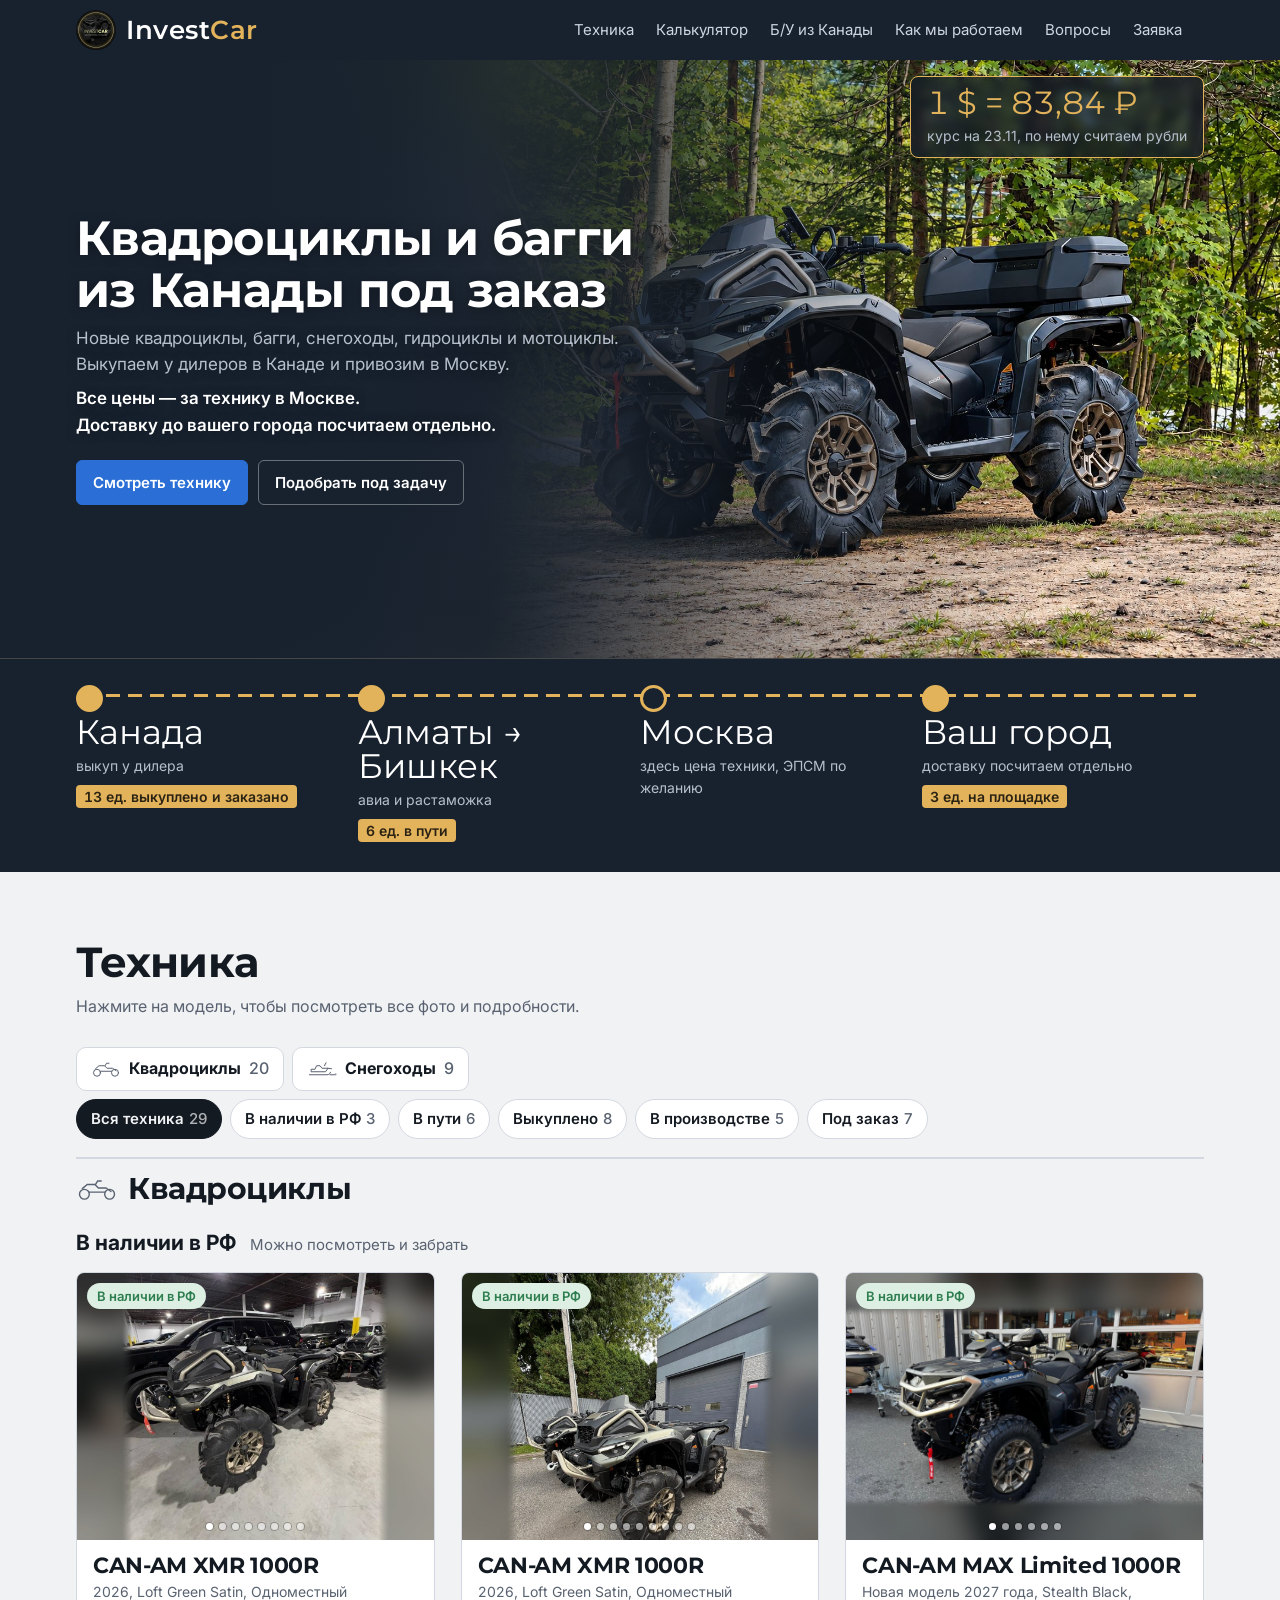
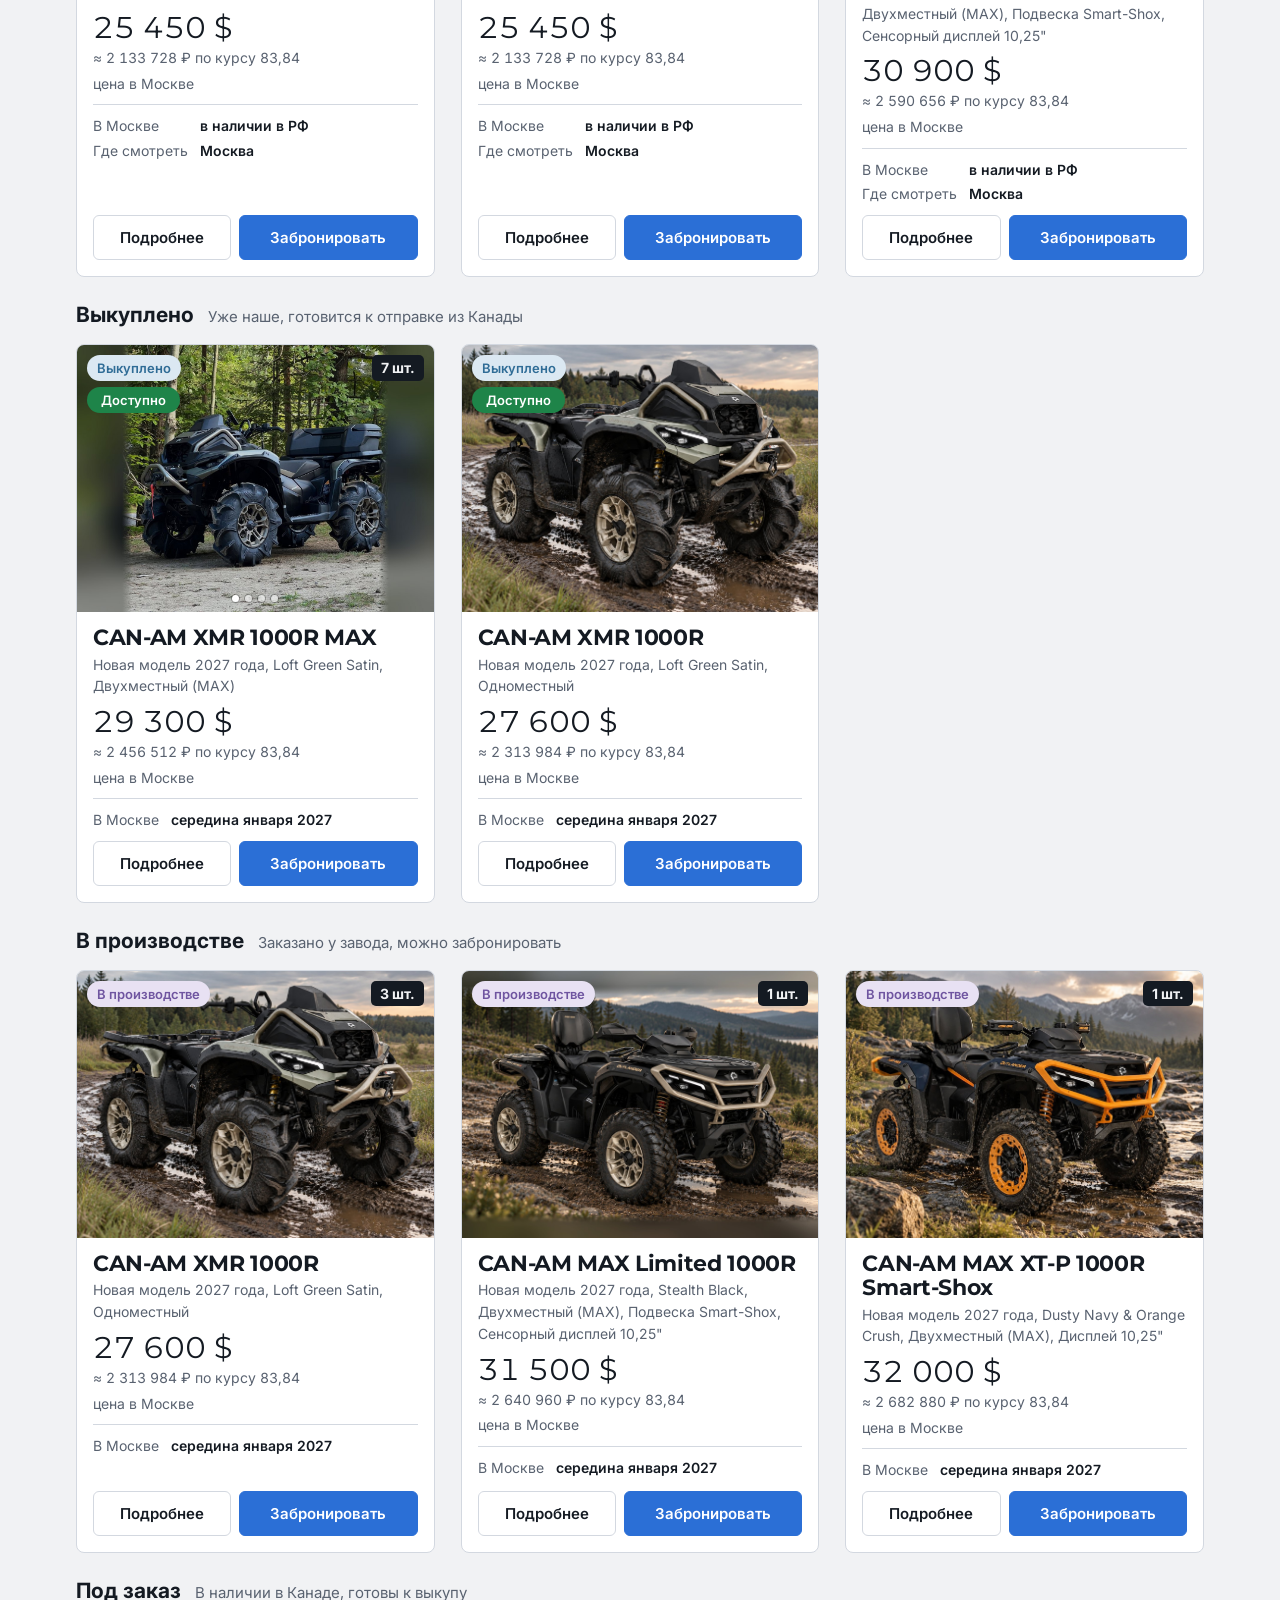
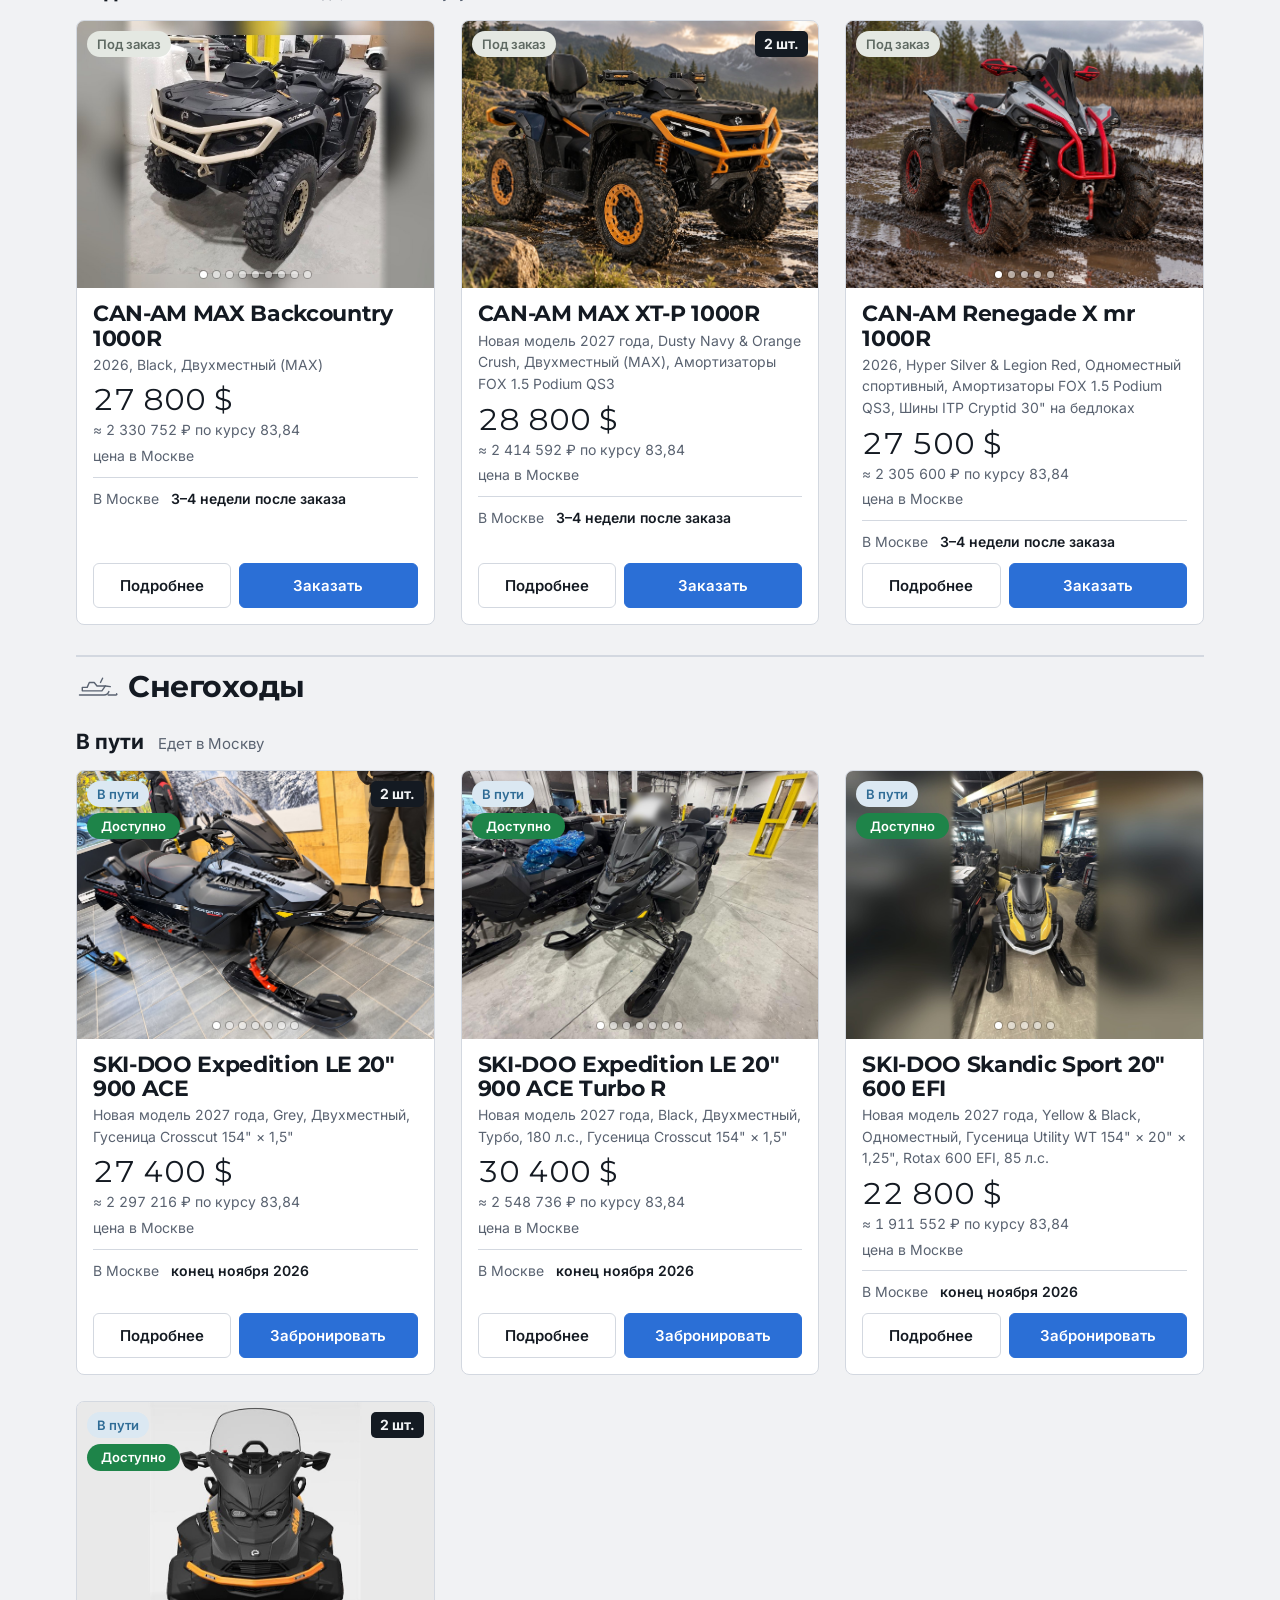
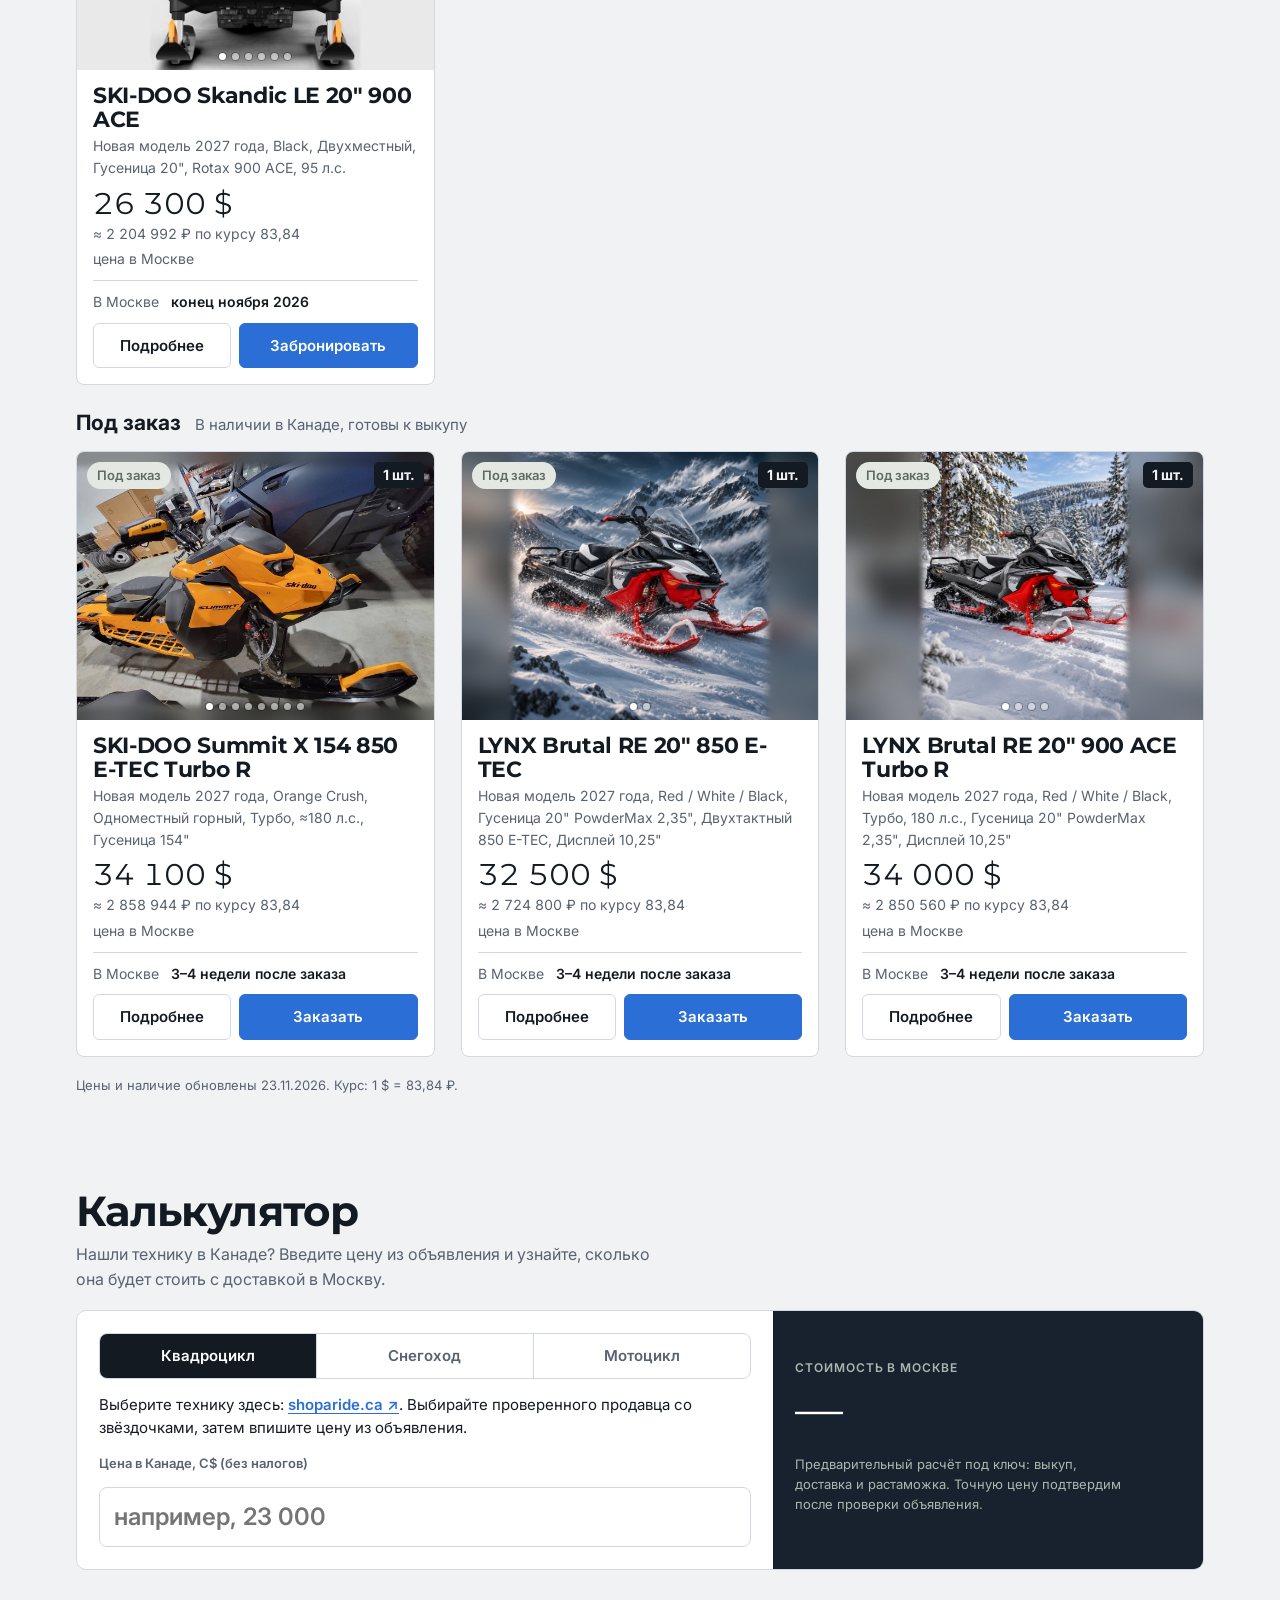
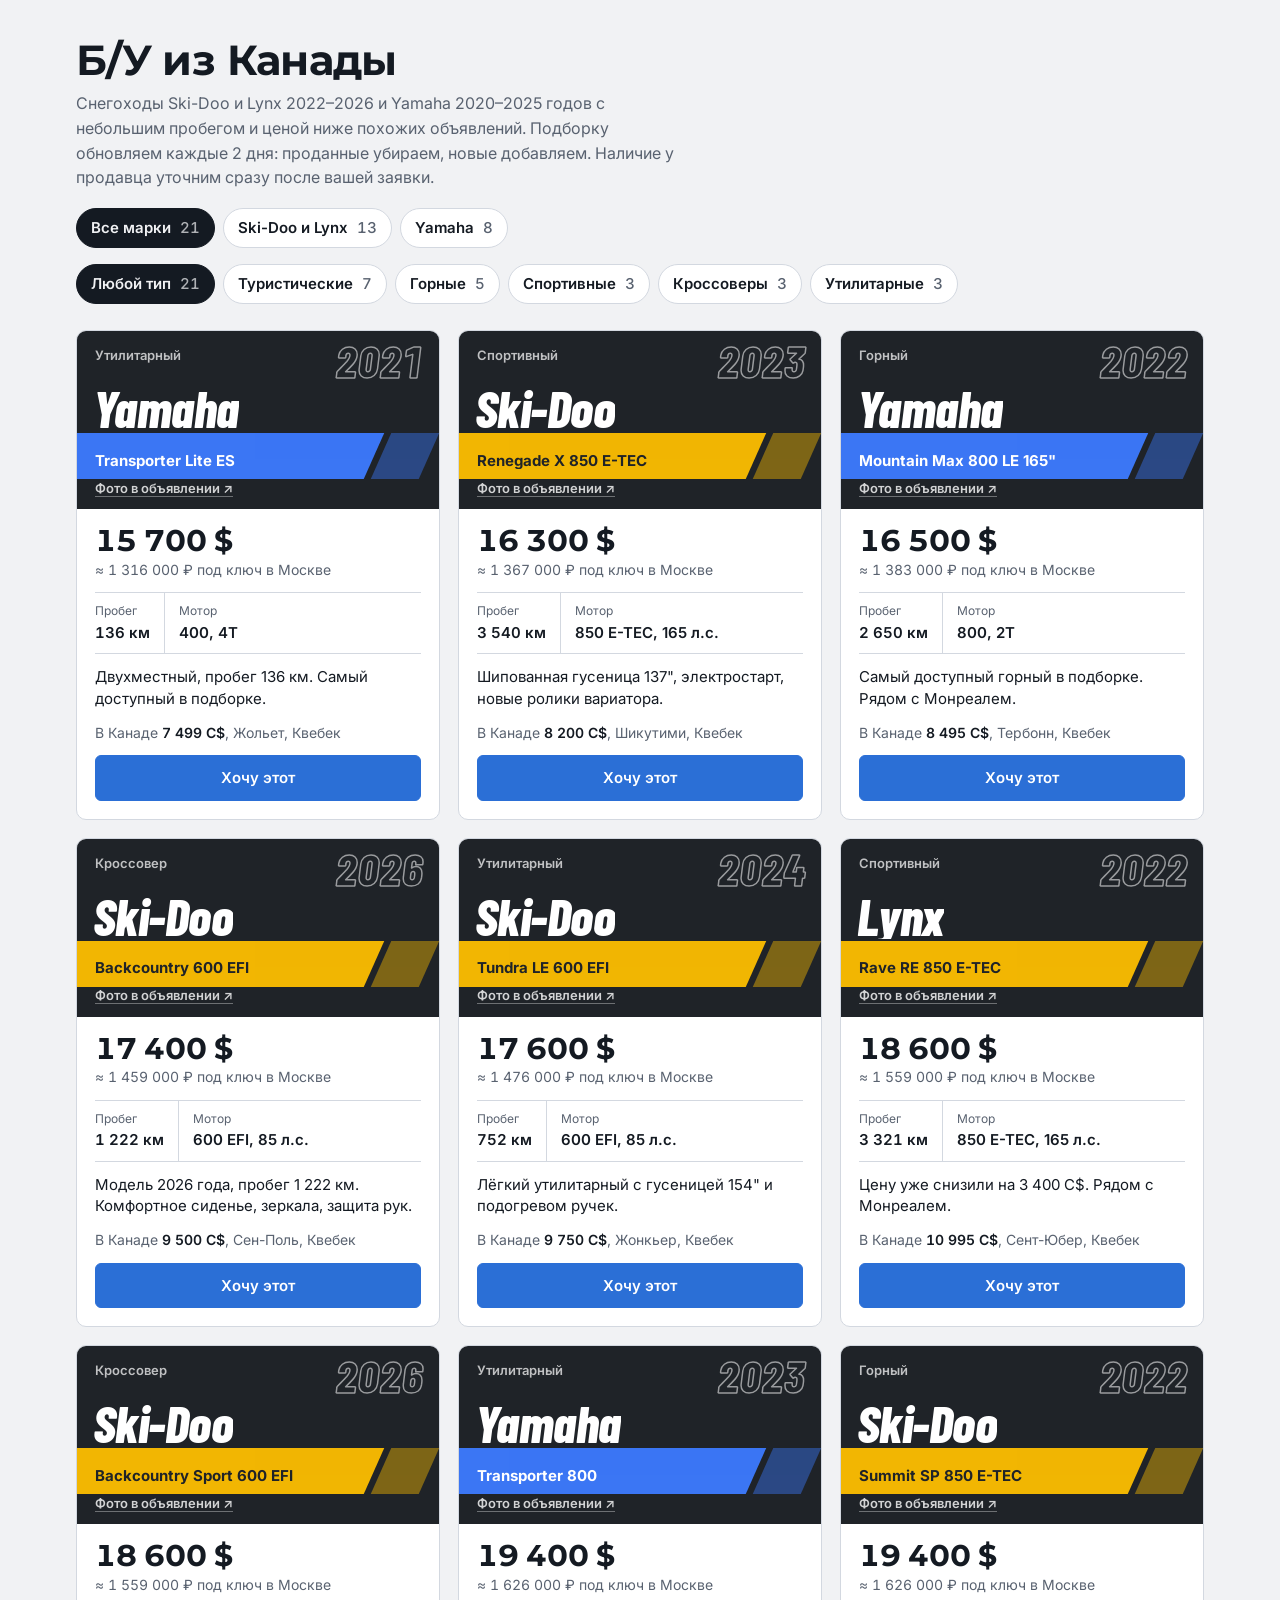
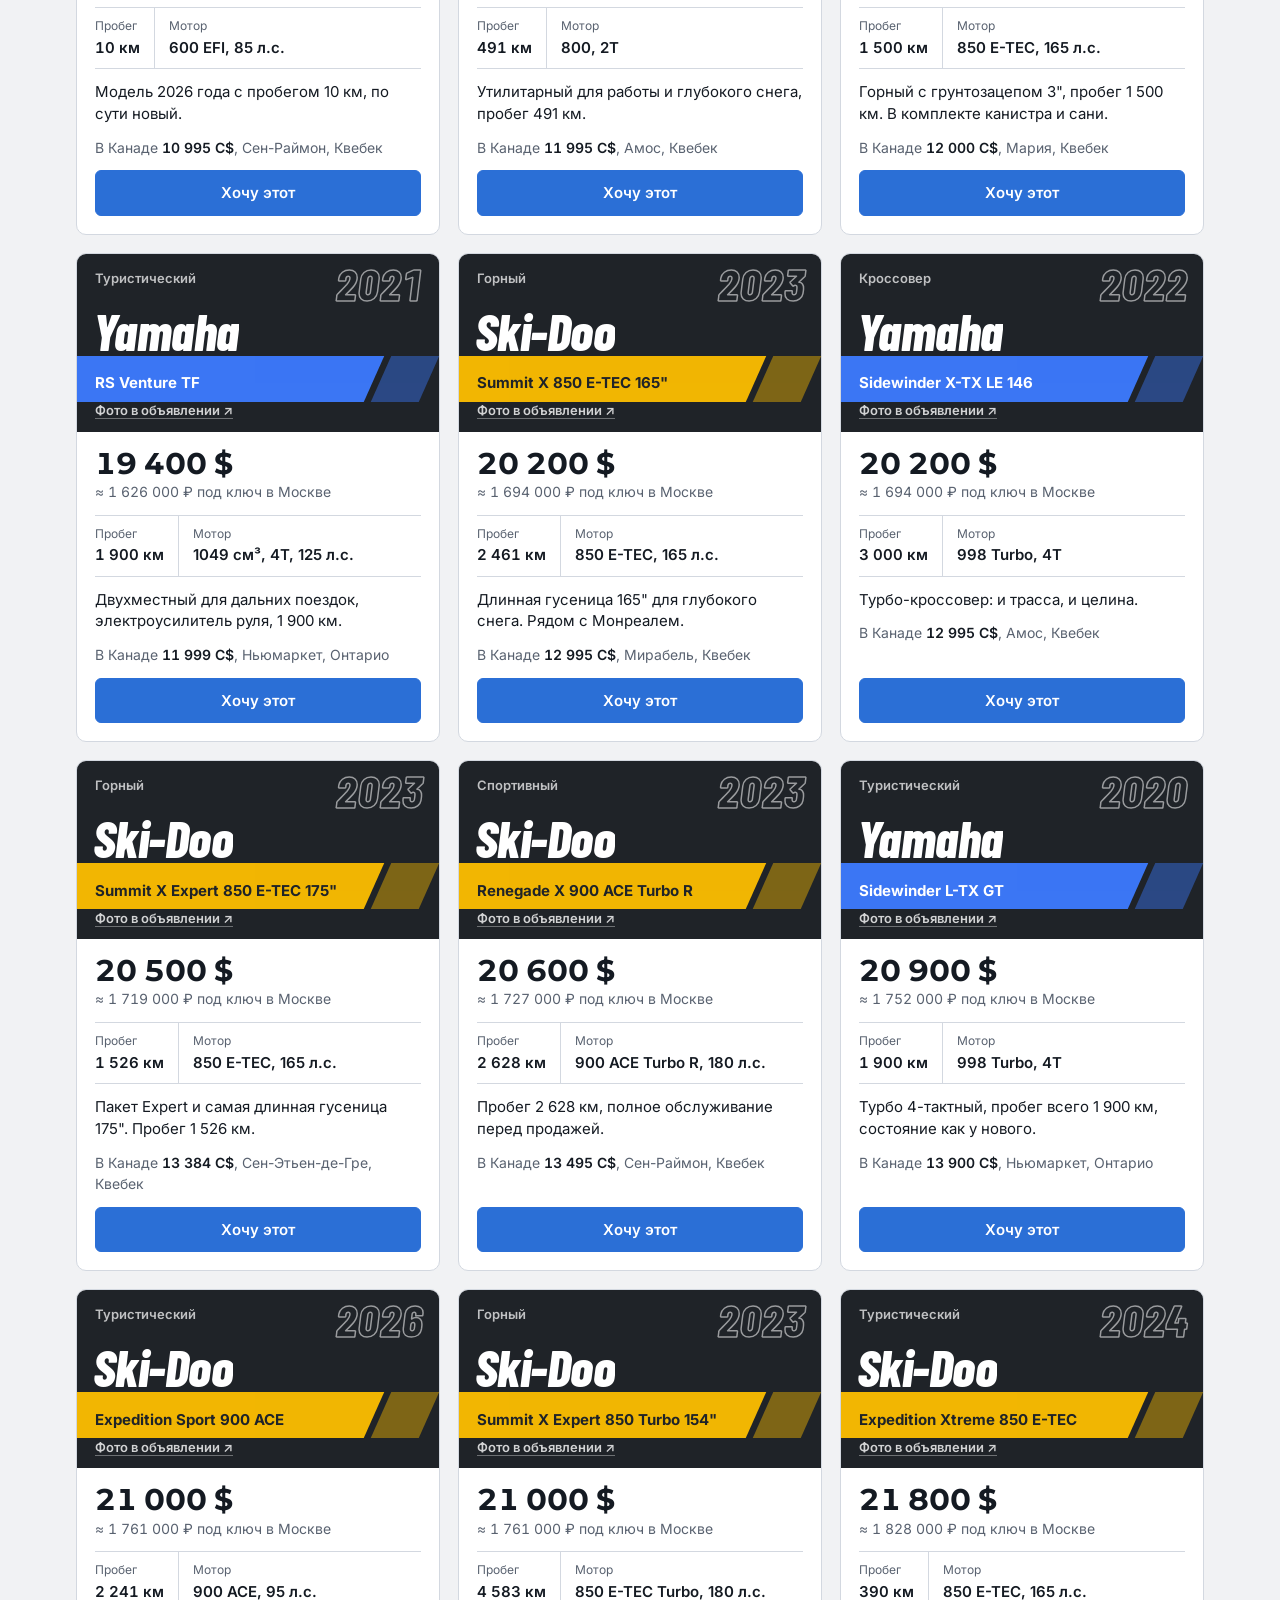
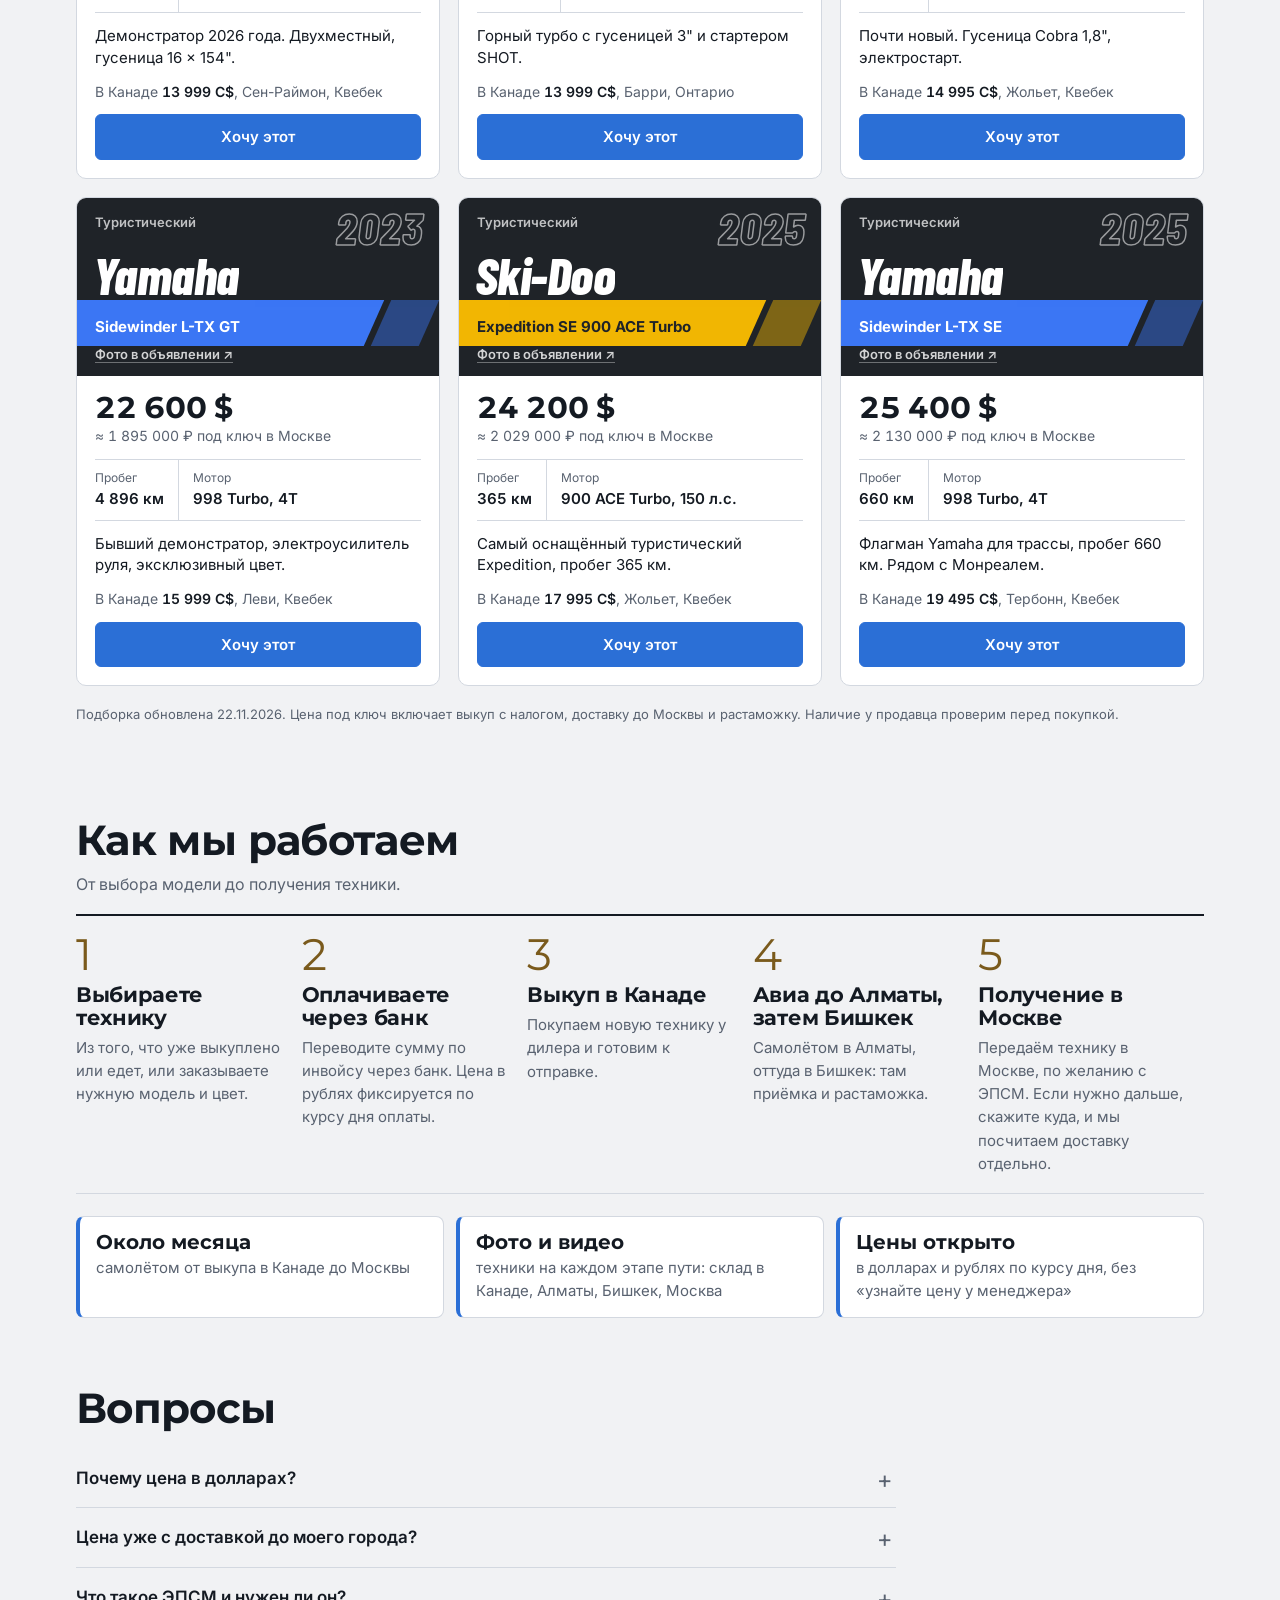
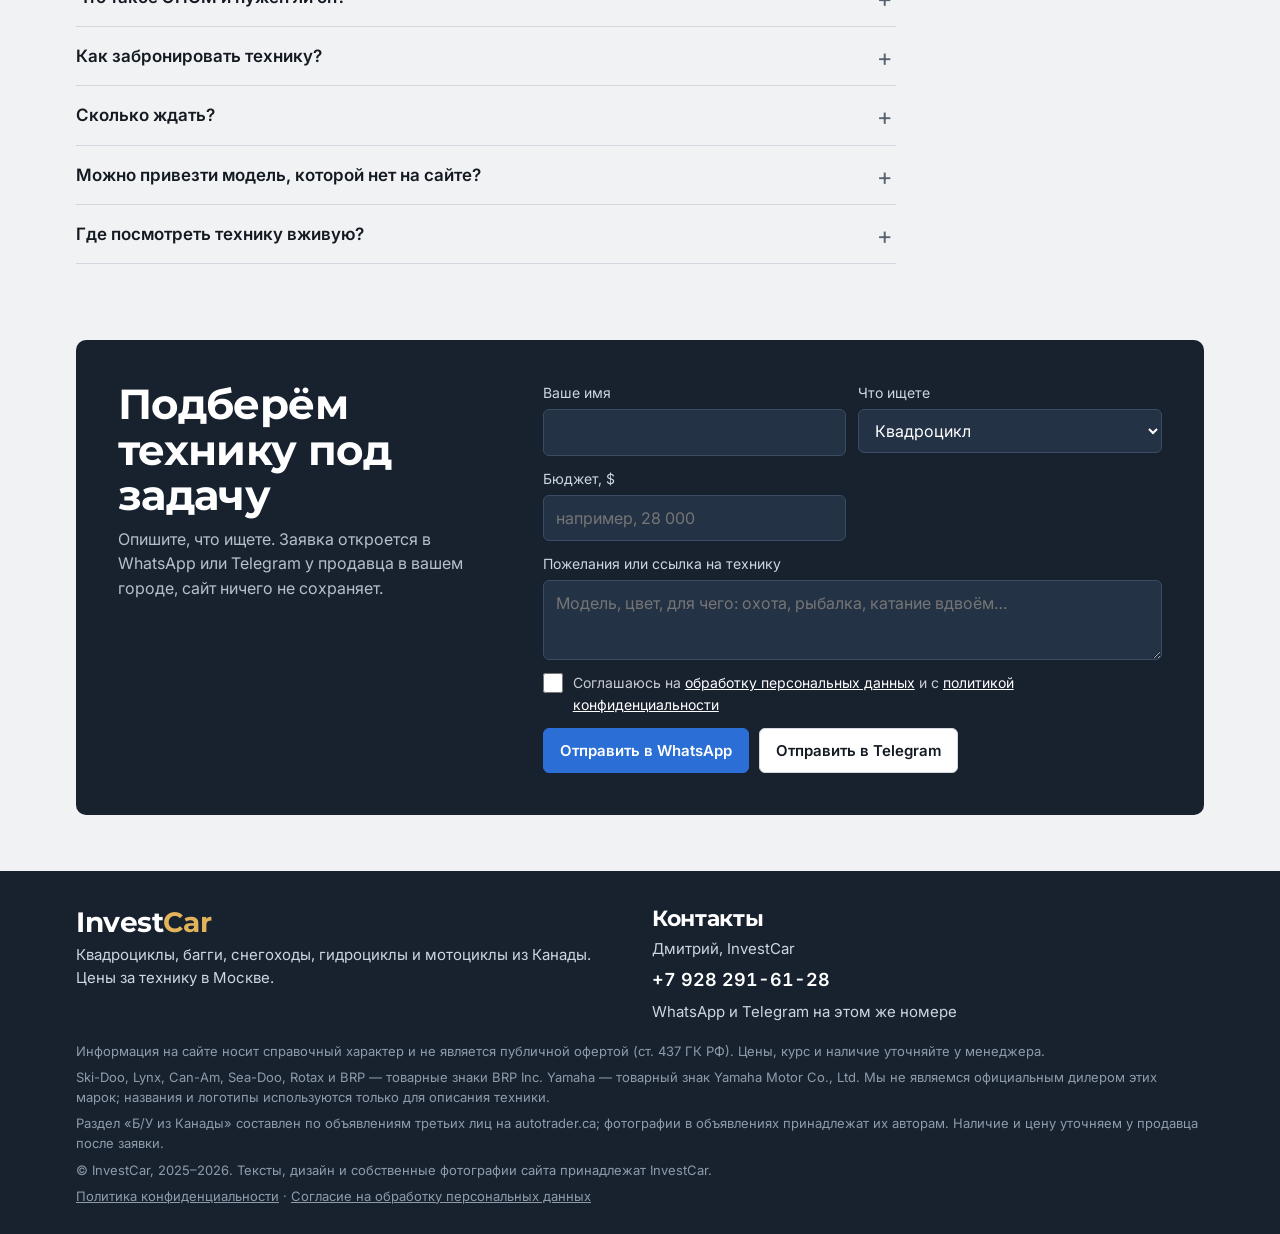
==== index.html @ f7e83ce0 "XMR MAX 7 шт.: выкуплены (V1014, V1015) Co-Authored-By: Claude Opus 5.5 <noreply@anthropic.com> Clau" ====
<!doctype html>
<html lang="ru">
<head>
<meta charset="utf-8">
<meta name="viewport" content="width=device-width,initial-scale=1,viewport-fit=cover">
<meta name="robots" content="noindex">
<title>InvestCar — квадроциклы, багги, снегоходы, гидроциклы и мотоциклы, цены в Москве</title>
<meta name="description" content="Новые квадроциклы, багги, снегоходы, гидроциклы и мотоциклы из Канады. Цены за технику в Москве, в долларах и рублях по курсу на сегодня.">
<link rel="preconnect" href="https://fonts.googleapis.com">
<link rel="preconnect" href="https://fonts.gstatic.com" crossorigin>
<link rel="stylesheet" href="https://fonts.googleapis.com/css2?family=Montserrat:wght@600;700;800&family=Inter:wght@400;500;600;700&family=Barlow+Condensed:ital,wght@1,800&display=swap">
<link rel="stylesheet" href="assets/site.css?v=20261122d">
<link rel="icon" href="img/favicon.png" type="image/png">
</head>
<body>
<header class="top">
  <div class="wrap">
    <a class="logo" href="./"><img src="img/ic-logo.png" alt="" width="40" height="40" style="border-radius:50%"><span data-sitename></span></a>
    <nav class="topnav" aria-label="Разделы"><a href="#catalog">Техника</a><a href="#calc">Калькулятор</a><a href="#used">Б/У из Канады</a><a href="#how">Как мы работаем</a><a href="#faq">Вопросы</a><a href="#request">Заявка</a></nav>
    <div id="cityToggle"></div>
  </div>
</header>

<section class="hero">
  <div class="hero-photo" aria-hidden="true"></div>
  <div class="wrap">
    <div class="hero-row">
      <div>
        <h1>Квадроциклы и багги из Канады под заказ</h1>
        <p class="lead">Новые квадроциклы, багги, снегоходы, гидроциклы и мотоциклы.<br>Выкупаем у дилеров в Канаде и привозим в Москву.</p><p class="lead" style="color:#fff;font-weight:600">Все цены — за технику в Москве.<br>Доставку до вашего города посчитаем отдельно.</p>
        <div class="cta"><a class="btn primary" href="#catalog">Смотреть технику</a><a class="btn ghost-light" href="#request">Подобрать под задачу</a></div>
      </div>
      <div class="rate" aria-label="Курс доллара"><div class="v num" id="rateVal"></div><div class="l" id="rateLbl"></div></div>
    </div>
  </div>
</section>
<section class="route-band" aria-label="Путь техники">
  <div class="wrap"><div class="route"><ol id="route"></ol></div></div>
</section>

<main>
  <section class="block" id="catalog">
    <div class="wrap">
      <div class="block-h"><div><h2>Техника</h2><p class="lead">Нажмите на модель, чтобы посмотреть все фото и подробности.</p></div></div>
      <div class="catnav"><nav class="kinds" id="kinds" aria-label="Вид техники" hidden></nav><nav class="filter" id="filter" aria-label="Фильтр по наличию"></nav></div>
      <div id="list"></div>
      <p class="updated" id="updated"></p>
    </div>
  </section>

  <section class="block" id="calc" hidden>
    <div class="wrap">
      <div class="block-h"><div><h2>Калькулятор</h2><p class="lead">Нашли технику в Канаде? Введите цену из объявления и узнайте, сколько она будет стоить с доставкой в Москву.</p></div></div>
      <div class="calc-box">
        <div class="calc-in">
          <div class="seg" role="radiogroup" aria-label="Тип техники">
            <button type="button" role="radio" aria-checked="true" data-ctype="q">Квадроцикл</button>
            <button type="button" role="radio" aria-checked="false" data-ctype="s">Снегоход</button>
            <button type="button" role="radio" aria-checked="false" data-ctype="m">Мотоцикл</button>
          </div>
          <p class="calc-src">Выберите технику здесь: <a id="calcSrc" href="https://www.shoparide.ca/en/snowmobile/?region=montreal" target="_blank" rel="noopener">shoparide.ca ↗</a>. Выбирайте проверенного продавца со звёздочками, затем впишите цену из объявления.</p>
          <label class="calc-lbl" for="calcPrice">Цена в Канаде, C$ (без налогов)</label>
          <input id="calcPrice" class="calc-price num" inputmode="decimal" autocomplete="off" placeholder="например, 23 000">
        </div>
        <div class="calc-out" aria-live="polite">
          <div class="calc-cap">Стоимость в Москве</div>
          <div class="calc-usd num" id="calcUsd">—</div>
          <div class="calc-rub num" id="calcRub"></div>
          <p class="calc-note">Предварительный расчёт под ключ: выкуп, доставка и растаможка. Точную цену подтвердим после проверки объявления.</p>
          <button type="button" class="btn primary" id="calcAsk" hidden>Узнать точную цену</button>
        </div>
      </div>
    </div>
  </section>

  <section class="block" id="used" hidden>
    <div class="wrap">
      <div class="block-h"><div><h2>Б/У из Канады</h2><p class="lead">Снегоходы Ski-Doo и Lynx 2022–2026 и Yamaha 2020–2025 годов с небольшим пробегом и ценой ниже похожих объявлений. Подборку обновляем каждые 2 дня: проданные убираем, новые добавляем. Наличие у продавца уточним сразу после вашей заявки.</p></div></div>
      <div class="uc-filters">
        <nav class="filter" id="ucBrand" aria-label="Марка"></nav>
        <nav class="filter" id="ucKind" aria-label="Тип снегохода"></nav>
      </div>
      <div class="uc-grid" id="usedList"></div>
      <p class="updated" id="usedUpd"></p>
    </div>
  </section>

  <section class="block" id="how">
    <div class="wrap">
      <div class="block-h"><div><h2>Как мы работаем</h2><p class="lead">От выбора модели до получения техники.</p></div></div>
      <ol class="steps">
        <li><h3>Выбираете технику</h3><p>Из того, что уже выкуплено или едет, или заказываете нужную модель и цвет.</p></li>
        <li><h3>Оплачиваете через банк</h3><p>Переводите сумму по инвойсу через банк. Цена в рублях фиксируется по курсу дня оплаты.</p></li>
        <li><h3>Выкуп в Канаде</h3><p>Покупаем новую технику у дилера и готовим к отправке.</p></li>
        <li><h3>Авиа до Алматы, затем Бишкек</h3><p>Самолётом в Алматы, оттуда в Бишкек: там приёмка и растаможка.</p></li>
        <li><h3>Получение в Москве</h3><p>Передаём технику в Москве, по желанию с ЭПСМ. Если нужно дальше, скажите куда, и мы посчитаем доставку отдельно.</p></li>
      </ol>
      <ul class="promise">
        <li><b>Около месяца</b><span>самолётом от выкупа в Канаде до Москвы</span></li>
        <li><b>Фото и видео</b><span>техники на каждом этапе пути: склад в Канаде, Алматы, Бишкек, Москва</span></li>
        <li><b>Цены открыто</b><span>в долларах и рублях по курсу дня, без «узнайте цену у менеджера»</span></li>
      </ul>
    </div>
  </section>

  <section class="block" id="faq">
    <div class="wrap">
      <div class="block-h"><h2>Вопросы</h2></div>
      <div class="faq">
        <details><summary>Почему цена в долларах?</summary><p>Технику мы покупаем в Канаде за доллары, поэтому цена фиксируется в долларах. Рублёвая цена на сайте пересчитана по курсу на сегодня, курс обновляется каждое утро. Точную сумму в рублях назовёт продавец в день оплаты.</p></details>
        <details><summary>Цена уже с доставкой до моего города?</summary><p>Нет. Все цены на сайте — за технику в Москве. Скажите продавцу, куда нужно привезти, и он посчитает доставку отдельно.</p></details>
        <details><summary>Что такое ЭПСМ и нужен ли он?</summary><p>Электронный паспорт самоходной машины. Он нужен, чтобы поставить технику на учёт. Оформляем по желанию, это <b id="epsmFaq"></b> сверх цены техники.</p></details>
        <details><summary>Как забронировать технику?</summary><p>Нажмите «Забронировать» на нужной модели и напишите продавцу в WhatsApp или Telegram. После задатка техника закрепляется за вами и снимается с продажи.</p></details>
        <details><summary>Сколько ждать?</summary><p>Срок указан в карточке каждой модели в строке «В Москве». Для техники под заказ это срок после вашего заказа, для техники в производстве и в пути — ожидаемый месяц прибытия.</p></details>
        <details><summary>Можно привезти модель, которой нет на сайте?</summary><p>Да. Оставьте заявку внизу страницы: марку, модель, год и бюджет. Найдём вариант в Канаде и назовём цену с доставкой.</p></details>
        <details><summary>Где посмотреть технику вживую?</summary><p>Позвоните или напишите Дмитрию, он подскажет, где и когда можно посмотреть технику.</p></details>
      </div>
    </div>
  </section>

  <section class="block" id="request">
    <div class="wrap">
      <div class="req">
        <div><h2>Подберём технику под задачу</h2><p class="lead">Опишите, что ищете. Заявка откроется в WhatsApp или Telegram у продавца в вашем городе, сайт ничего не сохраняет.</p></div>
        <form id="reqForm" novalidate>
          <label>Ваше имя<input name="name" autocomplete="given-name" required></label>
          <input type="hidden" name="city" value="main">
          <label>Что ищете<select name="kind"><option>Квадроцикл</option><option>Двухместный квадроцикл</option><option>Багги (SSV)</option><option>Снегоход</option><option>Гидроцикл</option><option>Пока не знаю</option></select></label>
          <label>Бюджет, $<input name="budget" inputmode="numeric" placeholder="например, 28 000"></label>
          <label class="full">Пожелания или ссылка на технику<textarea name="wish" placeholder="Модель, цвет, для чего: охота, рыбалка, катание вдвоём…"></textarea></label>
          <label class="full agree"><input type="checkbox" name="agree" required> <span>Соглашаюсь на <a href="consent.html" target="_blank">обработку персональных данных</a> и с <a href="privacy.html" target="_blank">политикой конфиденциальности</a></span></label>
          <div class="send"><button class="btn primary" type="submit" data-via="wa">Отправить в WhatsApp</button><button class="btn" type="submit" data-via="tg">Отправить в Telegram</button><span class="hint" id="reqHint"></span></div>
        </form>
      </div>
    </div>
  </section>
</main>

<footer>
  <div class="wrap">
    <div class="cols"><div><h3 data-sitename></h3><p>Квадроциклы, багги, снегоходы, гидроциклы и мотоциклы из Канады. Цены за технику в Москве.</p></div><div id="footSellers" style="display:contents"></div></div>
    <div class="legal-foot">
      <p class="small">Информация на сайте носит справочный характер и не является публичной офертой (ст. 437 ГК РФ). Цены, курс и наличие уточняйте у менеджера.</p>
      <p class="small">Ski-Doo, Lynx, Can-Am, Sea-Doo, Rotax и BRP — товарные знаки BRP Inc. Yamaha — товарный знак Yamaha Motor Co., Ltd. Мы не являемся официальным дилером этих марок; названия и логотипы используются только для описания техники.</p>
      <p class="small">Раздел «Б/У из Канады» составлен по объявлениям третьих лиц на autotrader.ca; фотографии в объявлениях принадлежат их авторам. Наличие и цену уточняем у продавца после заявки.</p>
      <p class="small">© InvestCar, 2025–2026. Тексты, дизайн и собственные фотографии сайта принадлежат InvestCar.</p>
      <p class="small"><a href="privacy.html">Политика конфиденциальности</a> · <a href="consent.html">Согласие на обработку персональных данных</a></p>
    </div>
  </div>
</footer>
<div class="toast" id="toast" hidden></div>
<div class="sheet-bg" id="sheet" hidden></div>

<script src="data.js?v=20261123x"></script>
<script src="used.js?v=20261122e"></script>
<script src="assets/site.js?v=20261122h"></script>
<script>
let active = "all";
function card(it){
  const w = where(it);
  return `<article class="card">
    <div class="ph">${galleryHtml(it, false)}${pillsHtml(it)}${(!it.noQty && (it.qty > 1 || it.stage === "preorder" || it.stage === "offer")) ? `<span class="qty">${it.qty} шт.</span>` : ""}</div>
    <div class="body">
      <div><h4><a href="${modelUrl(it)}">${esc(title(it))}</a></h4><div class="meta">${esc(yearStr(it))}, ${esc(it.color || "цвет уточняется")}${(it.specs || []).length ? ", " + it.specs.map(s => esc(s)).join(", ") : ""}</div></div>
      <div class="price">${priceHtml(it)}</div>
      <dl class="facts"><dt>В Москве</dt><dd>${esc(eta(it))}</dd>${w ? `<dt>Где смотреть</dt><dd>${esc(w)}</dd>` : ""}</dl>
      <div class="actions"><a class="btn" href="${modelUrl(it)}">Подробнее</a><button class="btn primary" type="button" data-ask="${esc(it.ids[0])}">${askLabel(it)}</button></div>
    </div></article>`;
}
const SNOW = `<svg viewBox="0 0 120 70" aria-hidden="true"><g fill="none" stroke="currentColor" stroke-width="4" stroke-linecap="round" stroke-linejoin="round"><path d="M10 58h70c8 0 12-4 14-10M18 46h56l10-14h-24l-8-10H38l-6 14H18z"/><path d="M84 32l14 2M70 22l6-12"/><path d="M92 58h22c2 0 4-2 2-4"/></g></svg>`;
const KIND_ICON = {atv: ATV, sxs: ATV, snow: SNOW, pwc: SNOW};
function render(){
  const items = ALL;
  const kinds = KINDS.map(k => ({k, items: items.filter(it => kindOf(it) === k.k)})).filter(x => x.items.length);
  const qty = list => list.reduce((a, i) => a + i.qty, 0);
  const kindsEl = document.getElementById("kinds");
  kindsEl.hidden = kinds.length < 2;
  kindsEl.innerHTML = kinds.map(x => `<a href="#kind-${x.k.k}">${KIND_ICON[x.k.k] || ""}${esc(x.k.t)}<span>${qty(x.items)}</span></a>`).join("");
  const byGroup = GROUPS.map(g => ({g, items: items.filter(it => g.stages.includes(it.stage))})).filter(x => x.items.length);
  document.getElementById("filter").innerHTML = `<button type="button" data-f="all" aria-pressed="${active === "all"}">Вся техника<span>${qty(items)}</span></button>` +
    byGroup.map(x => `<button type="button" data-f="${x.g.k}" aria-pressed="${active === x.g.k}">${esc(x.g.t)}<span>${qty(x.items)}</span></button>`).join("");
  const many = kinds.length > 1;
  const html = kinds.map(x => {
    const groups = GROUPS.filter(g => active === "all" || g.k === active).map(g => ({g, items: x.items.filter(it => g.stages.includes(it.stage))})).filter(y => y.items.length);
    if (!groups.length) return "";
    const H = many ? "h4" : "h3";
    return `<section class="kind" id="kind-${x.k.k}">${many ? `<h3>${KIND_ICON[x.k.k] || ""}${esc(x.k.t)}</h3>` : ""}` +
      groups.map(y => `<section class="grp"><div class="grp-h"><${H}>${esc(y.g.t)}</${H}><p>${esc(y.g.d)}</p></div><div class="grid">${y.items.map(card).join("")}</div></section>`).join("") + `</section>`;
  }).join("");
  document.getElementById("list").innerHTML = html || `<p class="lead">Сейчас обновляем список. Оставьте заявку ниже, и мы подберём технику.</p>`;
}
function route(){
  const cnt = st => ALL.filter(i => st.includes(i.stage)).reduce((a, i) => a + i.qty, 0);
  const legs = [
    {place: "Канада", what: "выкуп у дилера", n: cnt(["preorder","deposit","bought"]), w: "ед. выкуплено и заказано"},
    {place: "Алматы → Бишкек", what: "авиа и растаможка", n: cnt(["air","bishkek","road"]), w: "ед. в пути"},
    {place: "Москва", what: "здесь цена техники, ЭПСМ по желанию", n: cnt(["moscow"]), w: "ед. в Москве"},
    {place: "Ваш город", what: "доставку посчитаем отдельно", n: cnt(["site"]), w: "ед. на площадке"}
  ];
  document.getElementById("route").innerHTML = legs.map(l => `<li class="${l.n ? "live" : ""}"><div class="place">${esc(l.place)}</div><div class="what">${esc(l.what)}</div>${l.n ? `<span class="cnt num">${l.n} ${l.w}</span>` : ""}</li>`).join("");
}
frame();
document.getElementById("rateVal").textContent = "1 $ = " + rateStr() + " ₽";
const rd = (DATA.rateDate || "").split("-");
document.getElementById("rateLbl").textContent = (rd.length === 3 ? "курс на " + rd[2] + "." + rd[1] : "курс на сегодня") + ", по нему считаем рубли";
document.getElementById("epsmFaq").textContent = fmt(DATA.epsmRub || 166000) + " ₽";
render(); route();
document.addEventListener("citychange", () => { route(); const s = document.querySelector("#reqForm [name=city]"); if (CITY) s.value = CITY; });
if (CITY) document.querySelector("#reqForm [name=city]").value = CITY;
document.getElementById("kinds").addEventListener("click", e => {
  const a = e.target.closest("a[href^='#kind-']"); if (!a) return; e.preventDefault();
  if (active !== "all") { active = "all"; render(); }
  const el = document.querySelector(a.getAttribute("href")); if (!el) return;
  const nav = document.querySelector(".catnav"), top = 60 + (nav ? nav.offsetHeight : 0) + 8;
  window.scrollTo({top: el.getBoundingClientRect().top + window.scrollY - top, behavior: "smooth"});
});
document.getElementById("filter").addEventListener("click", e => { const b = e.target.closest("[data-f]"); if (!b) return; active = b.dataset.f; render(); });
document.getElementById("list").addEventListener("click", e => { const b = e.target.closest("[data-ask]"); if (b) askAbout(findModel(b.dataset.ask)); });
document.getElementById("reqForm").addEventListener("submit", e => {
  e.preventDefault();
  const f = e.target, v = k => f.elements[k].value.trim();
  if (!v("name")) { document.getElementById("reqHint").textContent = "Напишите, как к вам обращаться"; f.elements.name.focus(); return; }
  if (!f.elements.agree.checked) { document.getElementById("reqHint").textContent = "Отметьте согласие на обработку данных"; f.elements.agree.focus(); return; }
  const s = SELLERS[v("city")]; setCity(v("city"));
  const text = `Здравствуйте! Меня зовут ${v("name")}. Ищу: ${v("kind")}.` + (v("budget") ? ` Бюджет: ${v("budget")} $.` : "") + (v("wish") ? (/https?:\/\/\S+/.test(v("wish")) ? ` Хочу выкупить эту технику: ${v("wish")}` : ` ${v("wish")}`) : "");
  const via = (e.submitter && e.submitter.dataset.via) || "wa";
  const url = via === "tg" ? tgHref(s) : `https://wa.me/${digits(s.whatsapp)}?text=${encodeURIComponent(text)}`;
  if (via === "tg") { copyText(text).then(ok => { if (ok) toast("Текст заявки скопирован, вставьте его в чат"); }); }
  window.open(url, "_blank", "noopener");
});
</script>
</body>
</html>
---- assets/site.css ----
/* Palette from the subject: taiga spruce, birch, the sand-coloured bumpers and wheels, hi-vis signal orange. */
:root{
  --birch:#f1f2f4; --paper:#ffffff; --paper-2:#e2e6ec; --ink:#141a22; --fog:#596270; --line:#d3d8e0;
  --spruce:#18222f; --spruce-2:#243245; --sand:#e3b35b; --sand-ink:#7a5a1c;
  --signal:#2b6fd6; --signal-ink:#ffffff;
  --ok:#2e7d4f; --ok-soft:#dcefe2; --road:#2f6c96; --road-soft:#dbe8f2; --made:#6f55a0; --made-soft:#e8e1f3; --order:#5f6a63; --order-soft:#e4e8e2; --res:#9a4f16; --res-soft:#f5e4d4;
  --f-head:"Montserrat",system-ui,sans-serif; --f-body:"Inter",system-ui,-apple-system,"Segoe UI",sans-serif;
  color-scheme:light;
}
@media (prefers-color-scheme: dark){:root:not([data-theme="light"]){
  --birch:#0f141a; --paper:#18211c; --paper-2:#212c25; --ink:#e8ede9; --fog:#9ba79f; --line:#2d3831;
  --spruce:#0d131b; --spruce-2:#182230; --sand:#c9b48a; --sand-ink:#e3d3b0;
  --signal:#4d8bf0; --signal-ink:#1a0b03;
  --ok:#6cc690; --ok-soft:#1a3225; --road:#7ab4dc; --road-soft:#162b3a; --made:#b79ae0; --made-soft:#2a2238; --order:#a6aea8; --order-soft:#252d28; --res:#e6a067; --res-soft:#3a2818;
  color-scheme:dark}}
:root[data-theme="dark"]{
  --birch:#0f141a; --paper:#18211c; --paper-2:#212c25; --ink:#e8ede9; --fog:#9ba79f; --line:#2d3831;
  --spruce:#0d131b; --spruce-2:#182230; --sand:#c9b48a; --sand-ink:#e3d3b0;
  --signal:#4d8bf0; --signal-ink:#1a0b03;
  --ok:#6cc690; --ok-soft:#1a3225; --road:#7ab4dc; --road-soft:#162b3a; --made:#b79ae0; --made-soft:#2a2238; --order:#a6aea8; --order-soft:#252d28; --res:#e6a067; --res-soft:#3a2818;
  color-scheme:dark}
*{box-sizing:border-box}
[hidden]{display:none!important}
html{scroll-behavior:smooth;scroll-padding-top:72px}
@media (prefers-reduced-motion:reduce){html{scroll-behavior:auto}*{transition:none!important;animation:none!important}}
body{margin:0;background:var(--birch);color:var(--ink);font-family:var(--f-body);font-size:16px;line-height:1.55;-webkit-text-size-adjust:100%}
img{max-width:100%;display:block}
a{color:inherit}
:focus-visible{outline:2px solid var(--signal);outline-offset:2px}
.wrap{max-width:1160px;margin:0 auto;padding-inline:16px}
.num{font-variant-numeric:tabular-nums}
h1,h2,h3{font-family:var(--f-head);font-weight:600;letter-spacing:.005em;line-height:1.08;margin:0}
h2{font-size:clamp(28px,4.2vw,40px)}
.lead{color:var(--fog);max-width:60ch;margin:8px 0 0}

/* Buttons */
.btn{display:inline-flex;align-items:center;justify-content:center;gap:8px;font:inherit;font-weight:600;font-size:15px;border:1.5px solid var(--line);background:var(--paper);color:var(--ink);border-radius:6px;padding:10px 16px;cursor:pointer;text-decoration:none;min-height:44px}
.btn:hover{border-color:var(--fog)}
.btn.primary{background:var(--signal);border-color:var(--signal);color:var(--signal-ink)}
.btn.primary:hover{filter:brightness(1.06)}
.btn.ghost-light{background:transparent;border-color:rgba(255,255,255,.35);color:#fff}
.btn.ghost-light:hover{border-color:#fff}

/* Top bar */
.top{position:sticky;top:0;z-index:20;background:var(--spruce);color:#eef2ee}
.top .wrap{display:flex;align-items:center;gap:12px;min-height:60px}
.logo{display:flex;align-items:center;gap:10px;text-decoration:none;color:#fff;font-family:var(--f-head);font-weight:600;font-size:20px;letter-spacing:.01em;margin-right:auto;white-space:nowrap}
.logo svg{width:30px;height:30px;flex:0 0 auto}
.topnav{display:flex;gap:2px}
.topnav a{color:#cdd5e0;text-decoration:none;font-size:15px;padding:8px 10px;border-radius:6px}
.topnav a:hover{color:#fff;background:var(--spruce-2)}
@media (max-width:820px){.topnav{display:none}}
.city{display:flex;background:var(--spruce-2);border-radius:999px;padding:3px}
.city button{font:inherit;font-size:14px;font-weight:600;border:0;background:none;color:#cdd5e0;padding:6px 11px;border-radius:999px;cursor:pointer;min-height:34px}
.city button[aria-pressed="true"]{background:var(--sand);color:#2a2213}

/* Hero: the route is the characteristic thing */
.hero{background:var(--spruce);color:#eef2ee;padding:36px 0 40px;overflow:hidden}
.hero h1{font-size:clamp(34px,6vw,64px);text-transform:none;max-width:16ch;text-wrap:balance;color:#fff}
.hero .lead{color:#b6c0cd;font-size:17px;max-width:54ch}
.hero-row{display:grid;grid-template-columns:1fr auto;gap:24px 40px;align-items:end}
@media (max-width:820px){.hero-row{grid-template-columns:1fr}}
.rate{border:1.5px solid var(--sand);border-radius:8px;padding:14px 18px;min-width:230px}
.rate .v{font-family:var(--f-head);font-size:40px;line-height:1;color:var(--sand)}
.rate .l{font-size:14px;color:#b6c0cd;margin-top:6px}
.hero .cta{display:flex;flex-wrap:wrap;gap:10px;margin-top:22px}

.route{margin-top:36px;position:relative}
.route ol{list-style:none;margin:0;padding:0;display:grid;grid-template-columns:repeat(4,1fr);position:relative}
.route ol::before{content:"";position:absolute;left:8px;right:8px;top:9px;height:3px;background:repeating-linear-gradient(90deg,var(--sand) 0 14px,transparent 14px 22px)}
.route li{position:relative;padding-top:30px;padding-right:12px}
.route li::before{content:"";position:absolute;top:0;left:0;width:21px;height:21px;border-radius:50%;background:var(--spruce);border:3px solid var(--sand)}
.route li.live::before{background:var(--sand)}
.route .place{font-family:var(--f-head);font-size:clamp(22px,3.2vw,34px);color:#fff;line-height:1}
.route .what{font-size:14px;color:#b6c0cd;margin-top:6px}
.route .cnt{display:inline-block;margin-top:8px;font-size:14px;font-weight:600;color:#2a2213;background:var(--sand);border-radius:4px;padding:1px 8px}
@media (max-width:640px){
  .route ol{grid-template-columns:1fr;gap:18px}
  .route ol::before{left:9px;right:auto;top:8px;bottom:8px;width:3px;height:auto;background:repeating-linear-gradient(180deg,var(--sand) 0 12px,transparent 12px 19px)}
  .route li{padding:0 0 0 38px}
}

/* Sections */
section.block{padding:52px 0 8px}
.block-h{display:flex;flex-wrap:wrap;align-items:end;justify-content:space-between;gap:12px 24px;margin-bottom:18px}

/* Catalog */
.catnav{position:sticky;top:60px;z-index:10;background:var(--birch);padding:10px 0 2px}
.filter{padding:0 0 8px;display:flex;gap:8px;overflow-x:auto;scrollbar-width:none}
.filter::-webkit-scrollbar{display:none}
.filter button{flex:0 0 auto;font:inherit;font-size:15px;font-weight:600;border:1.5px solid var(--line);background:var(--paper);color:var(--ink);border-radius:999px;padding:7px 14px;cursor:pointer;min-height:40px}
.filter button span{color:var(--fog);font-weight:500;margin-left:5px}
.filter button[aria-pressed="true"]{background:var(--ink);border-color:var(--ink);color:var(--birch)}
.filter button[aria-pressed="true"] span{color:var(--birch);opacity:.7}
.grp{margin-top:22px}
.grp-h{display:flex;flex-wrap:wrap;align-items:baseline;gap:6px 14px;margin-bottom:12px}
.grp-h h3{font-size:24px}
.grp-h p{margin:0;color:var(--fog);font-size:15px}
.grid{display:grid;grid-template-columns:repeat(auto-fill,minmax(270px,1fr));gap:16px}
.card{background:var(--paper);border:1px solid var(--line);border-radius:8px;overflow:hidden;display:flex;flex-direction:column}
.card .body{padding:14px 16px 16px;display:flex;flex-direction:column;gap:10px;flex:1}
.card h4{font-family:var(--f-head);font-weight:600;font-size:22px;line-height:1.1;margin:0}
.card h4 a{text-decoration:none}
.card h4 a:hover{text-decoration:underline;text-underline-offset:3px}
.meta{color:var(--fog);font-size:14px;margin-top:3px}
.price .usd{font-family:var(--f-head);font-size:30px;line-height:1}
.price .rub{color:var(--fog);font-size:14px;margin-top:4px}
.price .soon{font-weight:600}
.facts{display:grid;grid-template-columns:auto 1fr;gap:3px 12px;margin:0;font-size:14px;padding-top:10px;border-top:1px solid var(--line)}
.facts dt{color:var(--fog)}
.facts dd{margin:0;font-weight:600}
.card .actions{display:flex;flex-wrap:wrap;gap:8px;margin-top:auto}
.card .actions .btn{flex:1 1 auto;padding:10px 12px;white-space:nowrap}
.card .actions .btn.primary{flex:1 1 150px}

/* Photo gallery */
.ph{position:relative;aspect-ratio:4/3;background:var(--paper-2);overflow:hidden}
.gal{position:absolute;inset:0;display:flex;overflow-x:auto;scroll-snap-type:x mandatory;scrollbar-width:none;overscroll-behavior-x:contain}
.gal::-webkit-scrollbar{display:none}
.gal img{flex:0 0 100%;width:100%;height:100%;object-fit:contain;scroll-snap-align:start}
.gnav{position:absolute;top:50%;transform:translateY(-50%);width:38px;height:38px;border-radius:50%;border:0;background:rgba(10,15,12,.55);color:#fff;font-size:20px;line-height:38px;text-align:center;cursor:pointer;opacity:0;transition:opacity .15s}
.ph:hover .gnav,.gnav:focus-visible{opacity:1}
.gnav.prev{left:8px}.gnav.next{right:8px}
@media (hover:none){.gnav{display:none}}
.dots{position:absolute;bottom:10px;left:0;right:0;display:flex;justify-content:center;gap:6px;pointer-events:none}
.dots i{width:7px;height:7px;border-radius:50%;background:rgba(255,255,255,.55);box-shadow:0 0 0 1px rgba(0,0,0,.25)}
.dots i.on{background:#fff}
.noimg{position:absolute;inset:0;display:flex;flex-direction:column;align-items:center;justify-content:center;gap:8px;color:var(--fog);font-size:14px}
.noimg svg{width:110px;height:auto;opacity:.5}
.qty{position:absolute;top:10px;right:10px;background:var(--ink);color:var(--birch);font-weight:700;font-size:14px;border-radius:5px;padding:2px 9px}
.pills{position:absolute;top:10px;left:10px;display:flex;flex-wrap:wrap;gap:6px;max-width:calc(100% - 80px)}
.pill{display:inline-block;font-size:13px;font-weight:600;border-radius:999px;padding:3px 10px;white-space:nowrap}
.p-stock{background:var(--ok-soft);color:var(--ok)}
.p-road{background:var(--road-soft);color:var(--road)}
.p-made{background:var(--made-soft);color:var(--made)}
.p-order{background:var(--order-soft);color:var(--order)}
.p-res{background:var(--res-soft);color:var(--res)}
.p-free{background:#1e8449;color:#fff}

/* How we work: a real sequence */
.steps{list-style:none;margin:0;padding:0;display:grid;grid-template-columns:repeat(auto-fit,minmax(200px,1fr));gap:0;counter-reset:s;border-top:2px solid var(--ink)}
.steps li{counter-increment:s;padding:16px 18px 18px 0;border-bottom:1px solid var(--line)}
.steps li::before{content:counter(s);display:block;font-family:var(--f-head);font-size:44px;line-height:1;color:var(--sand-ink);margin-bottom:8px}
.steps h3{font-size:21px}
.steps p{margin:6px 0 0;color:var(--fog);font-size:15px}

/* FAQ */
.faq{max-width:820px}
.faq details{border-bottom:1px solid var(--line)}
.faq summary{cursor:pointer;list-style:none;padding:16px 36px 16px 0;font-weight:600;font-size:17px;position:relative}
.faq summary::-webkit-details-marker{display:none}
.faq summary::after{content:"+";position:absolute;right:4px;top:12px;font-size:24px;font-weight:400;color:var(--fog)}
.faq details[open] summary::after{content:"−"}
.faq details p{margin:0 0 16px;color:var(--fog);max-width:68ch}

/* Request form */
.req{background:var(--spruce);color:#eef2ee;border-radius:10px;padding:28px 24px;display:grid;grid-template-columns:1fr 1.2fr;gap:24px 40px;margin-top:8px}
@media (max-width:820px){.req{grid-template-columns:1fr;padding:24px 18px}}
.req h2{color:#fff}
.req .lead{color:#b6c0cd}
.req form{display:grid;grid-template-columns:1fr 1fr;gap:12px}
@media (max-width:520px){.req form{grid-template-columns:1fr}}
.req label{display:flex;flex-direction:column;gap:5px;font-size:14px;color:#cdd5e0}
.req .full{grid-column:1/-1}
.req input,.req select,.req textarea{font:inherit;font-size:16px;background:var(--spruce-2);border:1.5px solid #3a4b63;color:#fff;border-radius:6px;padding:10px 12px;width:100%;min-height:44px}
.req textarea{min-height:80px;resize:vertical}
.req input:focus,.req select:focus,.req textarea:focus{border-color:var(--sand);outline:none}
.req .send{grid-column:1/-1;display:flex;flex-wrap:wrap;gap:10px;align-items:center}
.req .hint{font-size:13px;color:#9aa6b6}

/* Footer */
footer{margin-top:56px;background:var(--spruce);color:#cdd5e0;padding:36px 0 28px}
footer .cols{display:grid;grid-template-columns:repeat(auto-fit,minmax(240px,1fr));gap:24px}
footer h3{color:#fff;font-size:22px}
footer p{margin:6px 0 0;font-size:15px}
footer a.tel{color:#fff;font-weight:600;text-decoration:none;font-size:18px}
footer .small{font-size:13px;color:#8f9bab;margin-top:28px}

/* Model page */
.crumbs{padding:18px 0 4px;font-size:15px}
.crumbs a{color:var(--fog)}
.model{display:grid;grid-template-columns:1.15fr 1fr;gap:28px;align-items:start;padding-top:10px}
@media (max-width:860px){.model{grid-template-columns:1fr}}
.model .ph{border-radius:8px}
.thumbs{display:flex;gap:8px;margin-top:10px;overflow-x:auto;scrollbar-width:thin;padding-bottom:4px}
.thumbs button{flex:0 0 auto;width:72px;height:72px;padding:0;border:2px solid transparent;border-radius:6px;overflow:hidden;cursor:pointer;background:var(--paper-2)}
.thumbs button[aria-current="true"]{border-color:var(--signal)}
.thumbs img{width:100%;height:100%;object-fit:cover}
.model h1{font-size:clamp(32px,4.6vw,48px)}
.model .price .usd{font-size:44px}
.model .facts{font-size:16px;gap:6px 16px;margin-top:4px}
.model .pane{display:flex;flex-direction:column;gap:16px}
.model .actions{display:flex;flex-wrap:wrap;gap:10px}
.note{background:var(--paper);border:1px solid var(--line);border-radius:8px;padding:14px 16px;font-size:15px;color:var(--fog)}
.note b{color:var(--ink)}

/* Contact sheet */
.sheet-bg{position:fixed;inset:0;z-index:40;background:rgba(8,12,10,.55);display:flex;align-items:flex-end;justify-content:center}
@media (min-width:640px){.sheet-bg{align-items:center}}
.sheet{background:var(--paper);color:var(--ink);width:min(460px,100%);border-radius:14px 14px 0 0;padding:20px 18px calc(18px + env(safe-area-inset-bottom,0px));display:flex;flex-direction:column;gap:12px;max-height:90vh;overflow:auto}
@media (min-width:640px){.sheet{border-radius:12px}}
.sheet h3{font-size:24px}
.sheet .sub{color:var(--fog);font-size:15px}
.seller{border:1px solid var(--line);border-radius:8px;padding:12px}
.seller .who{font-weight:600}
.seller .where{color:var(--fog);font-size:14px}
.seller .tel .num{white-space:nowrap}
.seller .tel{display:flex;align-items:center;gap:8px;justify-content:space-between;margin-top:8px;font-size:18px;font-weight:600}
.seller .row{display:flex;gap:8px;margin-top:10px}
.seller .row .btn{flex:1}
.sheet .close{background:none;border:0;font:inherit;color:var(--fog);padding:8px;cursor:pointer;align-self:center}
.toast{position:fixed;left:50%;bottom:calc(20px + env(safe-area-inset-bottom,0px));transform:translateX(-50%);background:var(--ink);color:var(--birch);padding:10px 16px;border-radius:6px;font-weight:600;font-size:14px;z-index:50}
.updated{color:var(--fog);font-size:13px;margin-top:18px}

@media (max-width:440px){.logo{font-size:17px;gap:8px}.logo svg{width:26px;height:26px}.city button{padding:6px 9px;font-size:13px}.top .wrap{gap:8px}}
@media (max-width:360px){.logo span{display:none}}

/* Hero photo: the sharp photo is shown whole (top to wheels) on the right; behind the text, a blurred, darkened copy of the same forest fills any width. */
.hero{position:relative;min-height:clamp(520px,44vw,640px);display:flex;align-items:center;padding:48px 0;background:
  linear-gradient(90deg,rgba(20,28,40,.9),rgba(20,28,40,.72)),
  url("../img/hero-blur.jpg") center/cover no-repeat, var(--spruce)}
.hero-photo{position:absolute;top:0;bottom:0;right:0;aspect-ratio:1448/1086;max-width:72%;
  background:url("../img/hero-photo.jpg") center/cover no-repeat;
  -webkit-mask-image:linear-gradient(90deg,transparent 0,#000 28%);mask-image:linear-gradient(90deg,transparent 0,#000 28%)}
@media (min-width:1500px){.hero-photo{right:calc((100vw - 1160px)/2 - 140px);
  -webkit-mask-image:linear-gradient(90deg,transparent 0,#000 28%,#000 86%,transparent 100%);mask-image:linear-gradient(90deg,transparent 0,#000 28%,#000 86%,transparent 100%)}}
.hero .wrap{width:100%}
.hero .hero-row{grid-template-columns:minmax(0,600px) 1fr;align-items:stretch}
.hero .wrap{position:static}
.hero .hero-row{position:static}
.hero .hero-row>div:first-child{position:relative;z-index:1}
.hero .rate{position:absolute;z-index:2;top:16px;right:max(16px,calc((100vw - 1160px)/2 + 16px));min-width:0;padding:10px 16px;background:rgba(20,28,40,.72);backdrop-filter:blur(4px);-webkit-backdrop-filter:blur(4px)}
.hero .rate .v{font-size:32px}
.hero h1,.hero .lead{text-shadow:0 1px 12px rgba(0,0,0,.35)}
.route-band{background:var(--spruce);color:#eef2ee;padding:26px 0 30px;border-top:1px solid rgba(201,180,138,.25)}
.route-band .route{margin-top:0}
@media (max-width:820px){
  .hero{min-height:0;display:block;padding:calc(100vw * .9) 0 32px;background:
    linear-gradient(180deg,rgba(20,28,40,0) 0%,rgba(20,28,40,0) calc(100vw * .78),var(--spruce) calc(100vw * .98)),
    url("../img/hero-mobile.jpg") center top/100% auto no-repeat, var(--spruce)}
  .hero-photo{display:none}
  .hero .hero-row{grid-template-columns:1fr}
  .hero .rate{position:static;justify-self:start;padding:14px 18px}
  .hero .rate .v{font-size:40px}
}

/* Wordmark: the domain itself is the name. */
.logo{font-size:26px;letter-spacing:.02em}
.logo .t,[data-sitename] .t{color:var(--sand)}
.logo svg{width:36px;height:36px}
footer [data-sitename]{font-size:28px}
@media (max-width:440px){.logo{font-size:21px}}

/* Alternative to the deposit step: pay in full, rate locked. */
.payfull{margin-top:18px;border-left:4px solid var(--signal);background:var(--paper);border-radius:0 8px 8px 0;padding:14px 18px;max-width:760px}
.payfull h3{font-size:21px}
.payfull p{margin:6px 0 0;color:var(--fog)}

.desc{max-width:72ch;margin-top:36px;padding-top:24px;border-top:1px solid var(--line)}
.desc h2{font-family:var(--f-head);font-weight:600;font-size:26px;margin:0 0 14px}
.desc p{margin:0 0 14px;font-size:16px;line-height:1.6;color:var(--ink)}
.desc p b{font-weight:700}

.kinds{display:flex;gap:8px;margin-bottom:8px;overflow-x:auto;scrollbar-width:none}
.kinds::-webkit-scrollbar{display:none}
.kinds a{flex:0 0 auto;display:inline-flex;align-items:center;gap:8px;text-decoration:none;color:var(--ink);background:var(--paper);border:1.5px solid var(--line);border-radius:10px;padding:8px 14px;font-weight:700;font-size:16px;min-height:44px}
.kinds a:hover{border-color:var(--fog)}
.kinds a svg{width:30px;height:20px;flex:0 0 auto;color:var(--fog)}
.kinds a span{color:var(--fog);font-weight:500}
.kind{scroll-margin-top:190px;margin-top:30px}
.kind:first-child{margin-top:8px}
.kind>h3{display:flex;align-items:center;gap:10px;font-size:30px;margin:0;padding-top:14px;border-top:2px solid var(--line)}
.kind>h3 svg{width:42px;height:26px;color:var(--fog)}
.kind .grp-h h4{font-size:21px;margin:0}
@media (max-width:480px){.kinds a{padding:7px 10px;font-size:15px;gap:6px}.kinds a svg{width:24px;height:16px}.kind>h3{font-size:26px}}

.gal img.fill{object-fit:cover}

/* Calculator */
.calc-box{display:grid;grid-template-columns:repeat(auto-fit,minmax(280px,1fr));gap:0;border:1.5px solid var(--line);border-radius:10px;overflow:hidden;background:var(--paper)}
.calc-in{padding:22px;display:flex;flex-direction:column;gap:14px}
.calc-out{padding:22px;background:var(--spruce);color:#eef2ee;display:flex;flex-direction:column;gap:6px;justify-content:center}
.seg{display:flex;border:1.5px solid var(--line);border-radius:8px;overflow:hidden}
.seg button{flex:1;font:inherit;font-weight:600;font-size:15px;min-height:44px;border:0;background:transparent;color:var(--fog);cursor:pointer;padding:8px 10px}
.seg button+button{border-left:1.5px solid var(--line)}
.seg button[aria-checked="true"]{background:var(--ink);color:var(--paper)}
.calc-lbl{font-size:13px;font-weight:600;color:var(--fog)}
.calc-price{font:inherit;font-size:24px;font-weight:600;border:1.5px solid var(--line);border-radius:8px;padding:10px 14px;background:var(--paper);color:var(--ink);width:100%;min-height:52px}
.calc-price:focus{outline:none;border-color:var(--signal)}
.calc-cap{font-size:12px;text-transform:uppercase;letter-spacing:.08em;color:#a9b8ae;font-weight:600}
.calc-usd{font-family:var(--f-head);font-size:48px;line-height:1.05;color:#fff}
.calc-rub{font-size:17px;color:var(--sand)}
.calc-note{font-size:13px;color:#a9b8ae;margin:8px 0 6px;max-width:42ch}
.calc-out .btn{align-self:flex-start}
@media (max-width:440px){.calc-usd{font-size:40px}.calc-in,.calc-out{padding:18px}}
.calc-src{margin:0;font-size:15px;color:var(--ink)}
.calc-src a{white-space:nowrap;color:var(--signal);font-weight:600;text-decoration:underline;text-underline-offset:3px}

/* Montserrat + Inter (31.10.2026) */
h1,h2,h3,.card h4,.desc h2{letter-spacing:-.015em;font-weight:700}
.hero h1{font-size:clamp(30px,5vw,54px);max-width:18ch}

/* Hero (31.10.2026): solid top-bar colour up to the start of the second button, then one long soft fade into the photo. */
@media (min-width:821px){
  .hero{--lx:max(16px,(100vw - 1160px)/2 + 16px);--g0:calc(var(--lx) + 182px);--g1:calc(var(--lx) + 970px);background:url("../img/hero-blur.jpg") center/cover no-repeat,var(--spruce)}
  .hero-photo{-webkit-mask-image:linear-gradient(90deg,transparent 0,rgba(0,0,0,.35) 10%,rgba(0,0,0,.75) 22%,#000 34%);mask-image:linear-gradient(90deg,transparent 0,rgba(0,0,0,.35) 10%,rgba(0,0,0,.75) 22%,#000 34%)}
  .hero::after{content:"";position:absolute;inset:0;pointer-events:none;background:linear-gradient(90deg,
    var(--spruce) 0,var(--spruce) var(--g0),
    color-mix(in srgb,var(--spruce) 97%,transparent) calc(var(--g0) + (var(--g1) - var(--g0)) * .12),
    color-mix(in srgb,var(--spruce) 90%,transparent) calc(var(--g0) + (var(--g1) - var(--g0)) * .25),
    color-mix(in srgb,var(--spruce) 78%,transparent) calc(var(--g0) + (var(--g1) - var(--g0)) * .38),
    color-mix(in srgb,var(--spruce) 62%,transparent) calc(var(--g0) + (var(--g1) - var(--g0)) * .5),
    color-mix(in srgb,var(--spruce) 44%,transparent) calc(var(--g0) + (var(--g1) - var(--g0)) * .62),
    color-mix(in srgb,var(--spruce) 27%,transparent) calc(var(--g0) + (var(--g1) - var(--g0)) * .75),
    color-mix(in srgb,var(--spruce) 12%,transparent) calc(var(--g0) + (var(--g1) - var(--g0)) * .88),
    transparent var(--g1))}
  .hero .rate{z-index:2}
}
@media (min-width:1500px){.hero-photo{-webkit-mask-image:linear-gradient(90deg,transparent 0,rgba(0,0,0,.35) 10%,rgba(0,0,0,.75) 22%,#000 34%,#000 86%,transparent 100%);mask-image:linear-gradient(90deg,transparent 0,rgba(0,0,0,.35) 10%,rgba(0,0,0,.75) 22%,#000 34%,#000 86%,transparent 100%)}}
@media (min-width:1500px){.hero{background:linear-gradient(270deg,var(--spruce) 0,var(--spruce) calc((100vw - 1160px)/2 - 140px),transparent calc((100vw - 1160px)/2 - 40px)),url("../img/hero-blur.jpg") center/cover no-repeat,var(--spruce)}}

/* Proportions (31.10.2026): golden ratio φ ≈ 1.618 — type scale 16 / 26 / 42, spacing 26 / 42 / 68, splits 1 : 1.618. */
h2{font-size:clamp(28px,4.2vw,42px)}
section.block{padding:68px 0 0}
.block .sub,.block>.wrap>p{margin-bottom:26px}
.grid{gap:26px}
.p-free{padding:3px 12px}
@media (min-width:821px){
  .hero .hero-row{grid-template-columns:minmax(0,1.618fr) minmax(0,1fr)}
  .hero h1{font-size:clamp(34px,3.8vw,48px);max-width:none}
  .hero .lead{max-width:none}
  .calc-box{grid-template-columns:1.618fr 1fr}
  .req{grid-template-columns:1fr 1.618fr;gap:26px 42px;padding:42px}
}
@media (min-width:861px){.model{grid-template-columns:1.618fr 1fr;gap:42px}}

/* 31.10.2026: hero + route band fit in one screen; status pills stacked, «Доступно» a bit longer than «В пути». */
@media (min-width:821px){.hero{min-height:clamp(440px,calc(100svh - var(--topbar,86px) - var(--routeband,216px)),640px)}}
.pills{flex-direction:column;align-items:flex-start}
.p-free{padding:3px 14px}

/* Б/У из Канады */
.uc-filters{display:flex;flex-direction:column;gap:8px;margin:0 0 18px}
.uc-grid{display:grid;grid-template-columns:repeat(auto-fill,minmax(290px,1fr));gap:18px}
.uc{background:var(--paper);border:1px solid var(--line);border-radius:10px;overflow:hidden;display:flex;flex-direction:column}
.uc-plate{--brand:#fdbe00;position:relative;display:block;height:178px;background:#1f2328;color:#fff;text-decoration:none;overflow:hidden;isolation:isolate}
.uc-plate.is-yam{--brand:#3d7bff}
.uc-stripe{position:absolute;left:-12%;bottom:30px;width:94%;height:46px;background:var(--brand);transform:skewX(-24deg);transform-origin:left;z-index:-1;opacity:.95}
.uc-stripe::after{content:"";position:absolute;left:102%;top:0;width:14%;height:100%;background:var(--brand);opacity:.45}
.uc-kind{position:absolute;left:18px;top:14px;font-size:13px;font-weight:600;color:rgba(255,255,255,.72)}
.uc-year{position:absolute;right:16px;top:8px;font-family:"Barlow Condensed",var(--f-head);font-weight:800;font-style:italic;font-size:44px;line-height:1;color:transparent;-webkit-text-stroke:1.5px rgba(255,255,255,.55)}
.uc-fam{position:absolute;left:16px;bottom:78px;max-width:calc(100% - 32px);font-family:"Barlow Condensed",var(--f-head);font-weight:800;font-style:italic;font-size:clamp(40px,5.2vw,52px);line-height:.9;letter-spacing:-.01em;white-space:nowrap;overflow:hidden;text-overflow:ellipsis}
.uc-trim{position:absolute;left:18px;bottom:40px;max-width:calc(100% - 64px);font-weight:700;font-size:15px;line-height:1.15;color:#1f2328;white-space:nowrap;overflow:hidden;text-overflow:ellipsis}
.is-yam .uc-trim{color:#fff}
.uc-photo{position:absolute;left:18px;bottom:11px;font-size:13px;font-weight:600;color:rgba(255,255,255,.8);text-decoration:underline;text-underline-offset:3px;text-decoration-color:rgba(255,255,255,.35)}
.uc-plate:hover .uc-photo,.uc-plate:focus-visible .uc-photo{color:#fff;text-decoration-color:var(--brand)}
.uc-body{padding:16px 18px 18px;display:flex;flex-direction:column;gap:12px;flex:1}
.uc-price{display:flex;flex-direction:column;gap:2px}
.uc-usd{font-family:var(--f-head);font-weight:700;font-size:30px;line-height:1.05;letter-spacing:-.01em}
.uc-rub{font-size:14px;color:var(--fog)}
.uc-spec{display:grid;grid-template-columns:auto 1fr;gap:0;margin:0;border-top:1px solid var(--line);border-bottom:1px solid var(--line)}
.uc-spec div{padding:9px 14px 9px 0}
.uc-spec div+div{padding-left:14px;border-left:1px solid var(--line)}
.uc-spec dt{font-size:12px;color:var(--fog)}
.uc-spec dd{margin:0;font-weight:600;font-size:15px}
.uc-note{margin:0;font-size:15px;line-height:1.45}
.uc-where{margin:0;font-size:14px;color:var(--fog)}
.uc-where b{color:var(--ink);font-weight:600}
.uc-act{margin-top:auto;display:flex}
.uc-act .btn{flex:1}
/* Scroll reveal */
.rv{opacity:0;transform:translateY(22px)}
.rv.in{opacity:1;transform:none;transition:opacity .6s cubic-bezier(.2,.7,.2,1) var(--rd,0ms),transform .7s cubic-bezier(.2,.7,.2,1) var(--rd,0ms)}
.uc.rv .uc-stripe{transform:skewX(-24deg) scaleX(0)}
.uc.rv.in .uc-stripe{transform:skewX(-24deg) scaleX(1);transition:transform .8s cubic-bezier(.2,.7,.2,1) calc(var(--rd,0ms) + 180ms)}
@media (prefers-reduced-motion:reduce){.rv{opacity:1;transform:none}}
.uc-fam.is-long{font-size:clamp(32px,4vw,40px)}

/* Обещания и юридическое */
.promise{list-style:none;margin:22px 0 0;padding:0;display:grid;grid-template-columns:repeat(auto-fit,minmax(220px,1fr));gap:12px}
.promise li{background:var(--paper);border:1px solid var(--line);border-left:4px solid var(--signal);border-radius:8px;padding:14px 16px;display:flex;flex-direction:column;gap:2px}
.promise b{font-family:var(--f-head);font-size:20px;line-height:1.15}
.promise span{font-size:15px;color:var(--fog)}
.req .agree{flex-direction:row;align-items:flex-start;gap:10px;font-size:14px;color:#c9cdd3}
.req .agree input{width:20px;height:20px;min-height:0;margin:1px 0 0;flex:none;accent-color:var(--signal)}
.req .agree a{color:#fff}
.legal-foot{margin-top:18px;display:flex;flex-direction:column;gap:6px}
.legal-foot a{color:inherit}
main.legal{padding:32px 0 56px}
main.legal .wrap{max-width:760px}
main.legal h1{font-size:clamp(28px,4vw,38px);margin:8px 0 6px}
main.legal h2{font-size:20px;margin:26px 0 8px}
main.legal p,main.legal li{font-size:16px;line-height:1.6}
main.legal mark{background:#fff2b8;color:#1f2328;padding:0 3px;border-radius:3px}
main.legal .back{font-weight:600}
.legal-foot .small{margin:0}
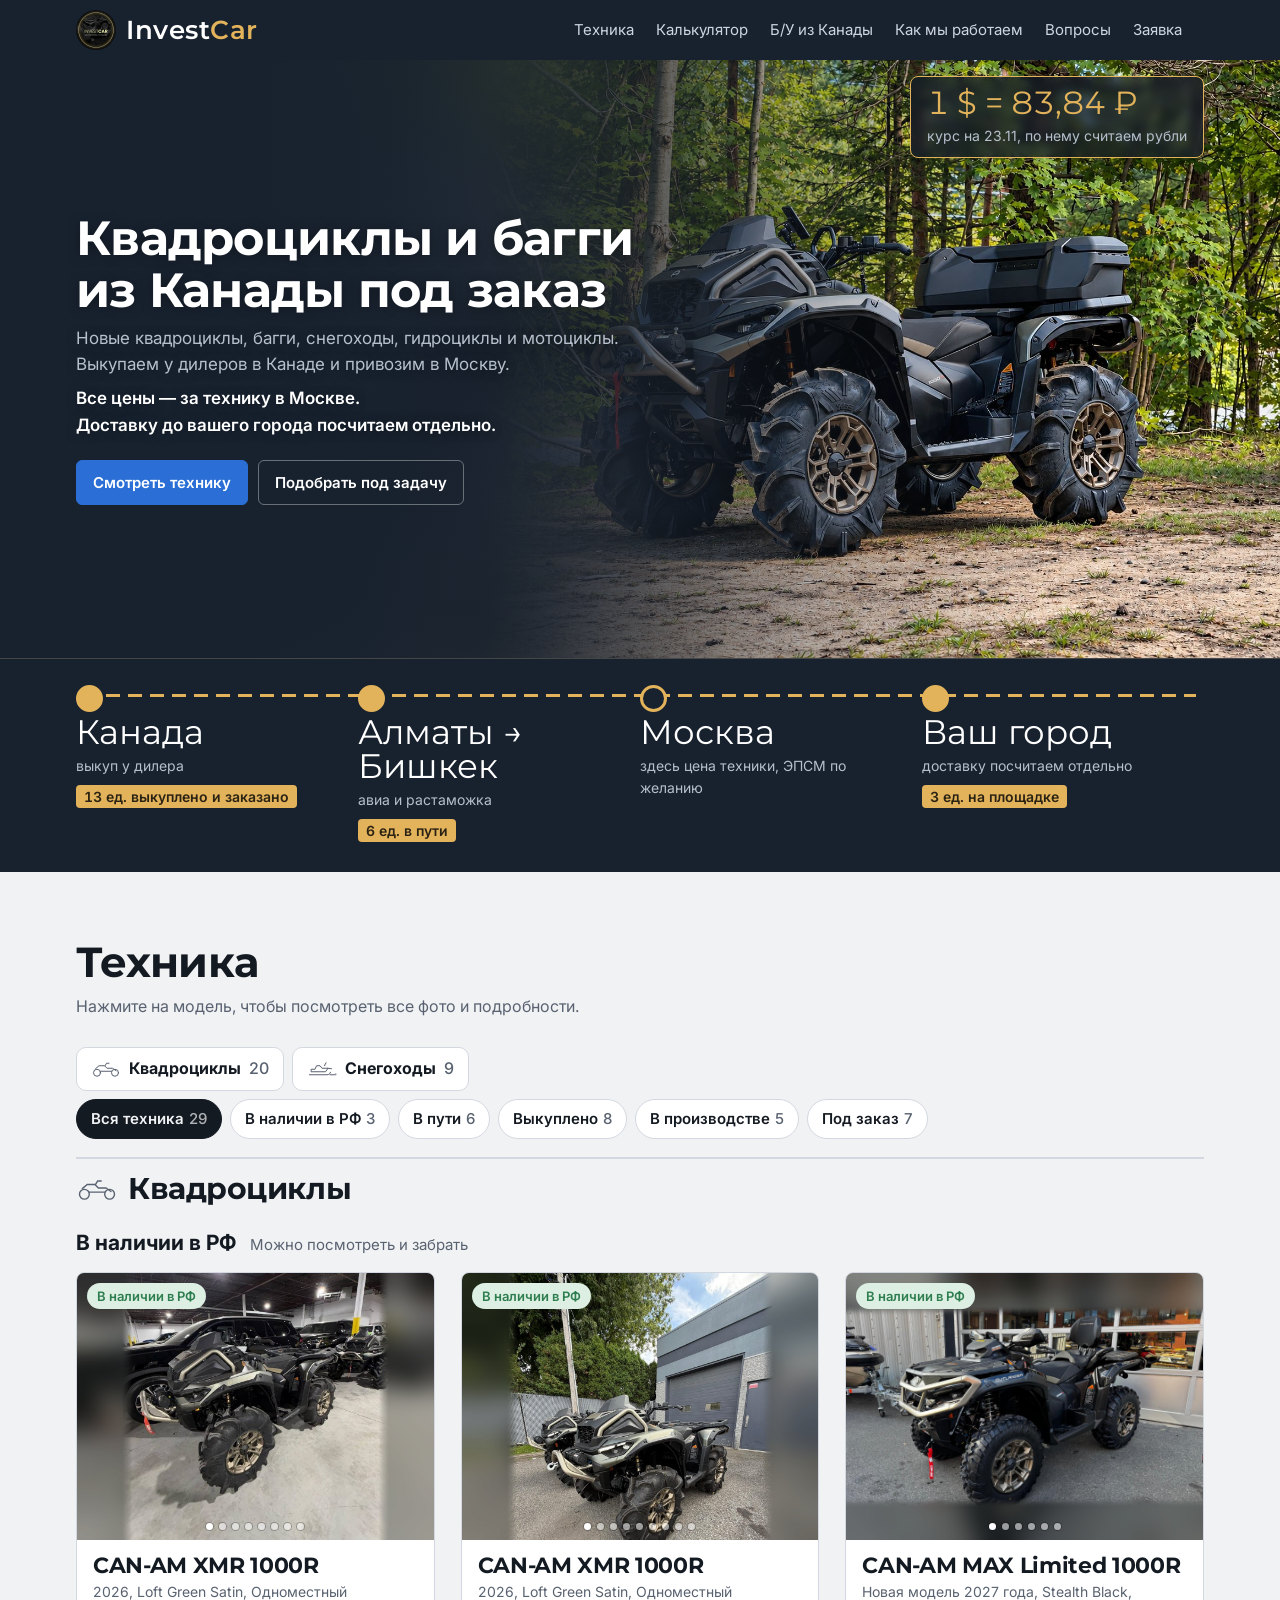
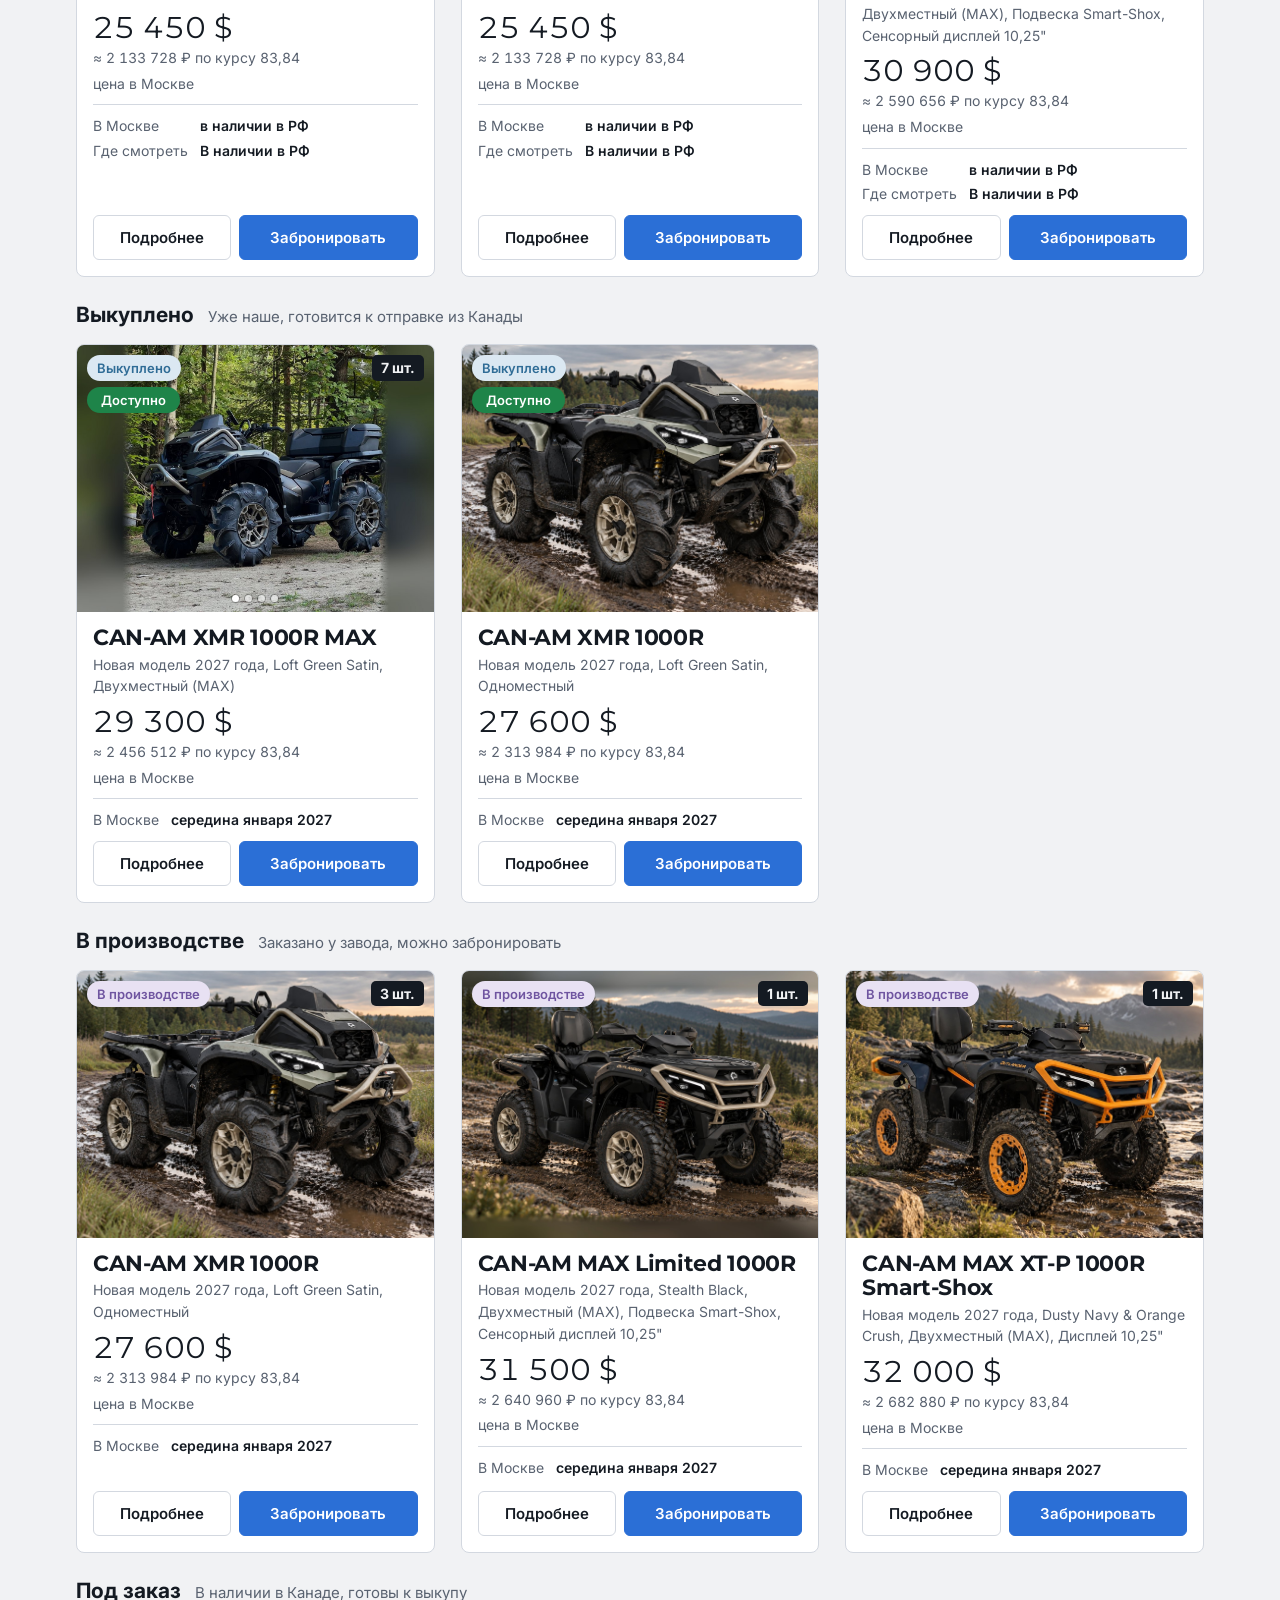
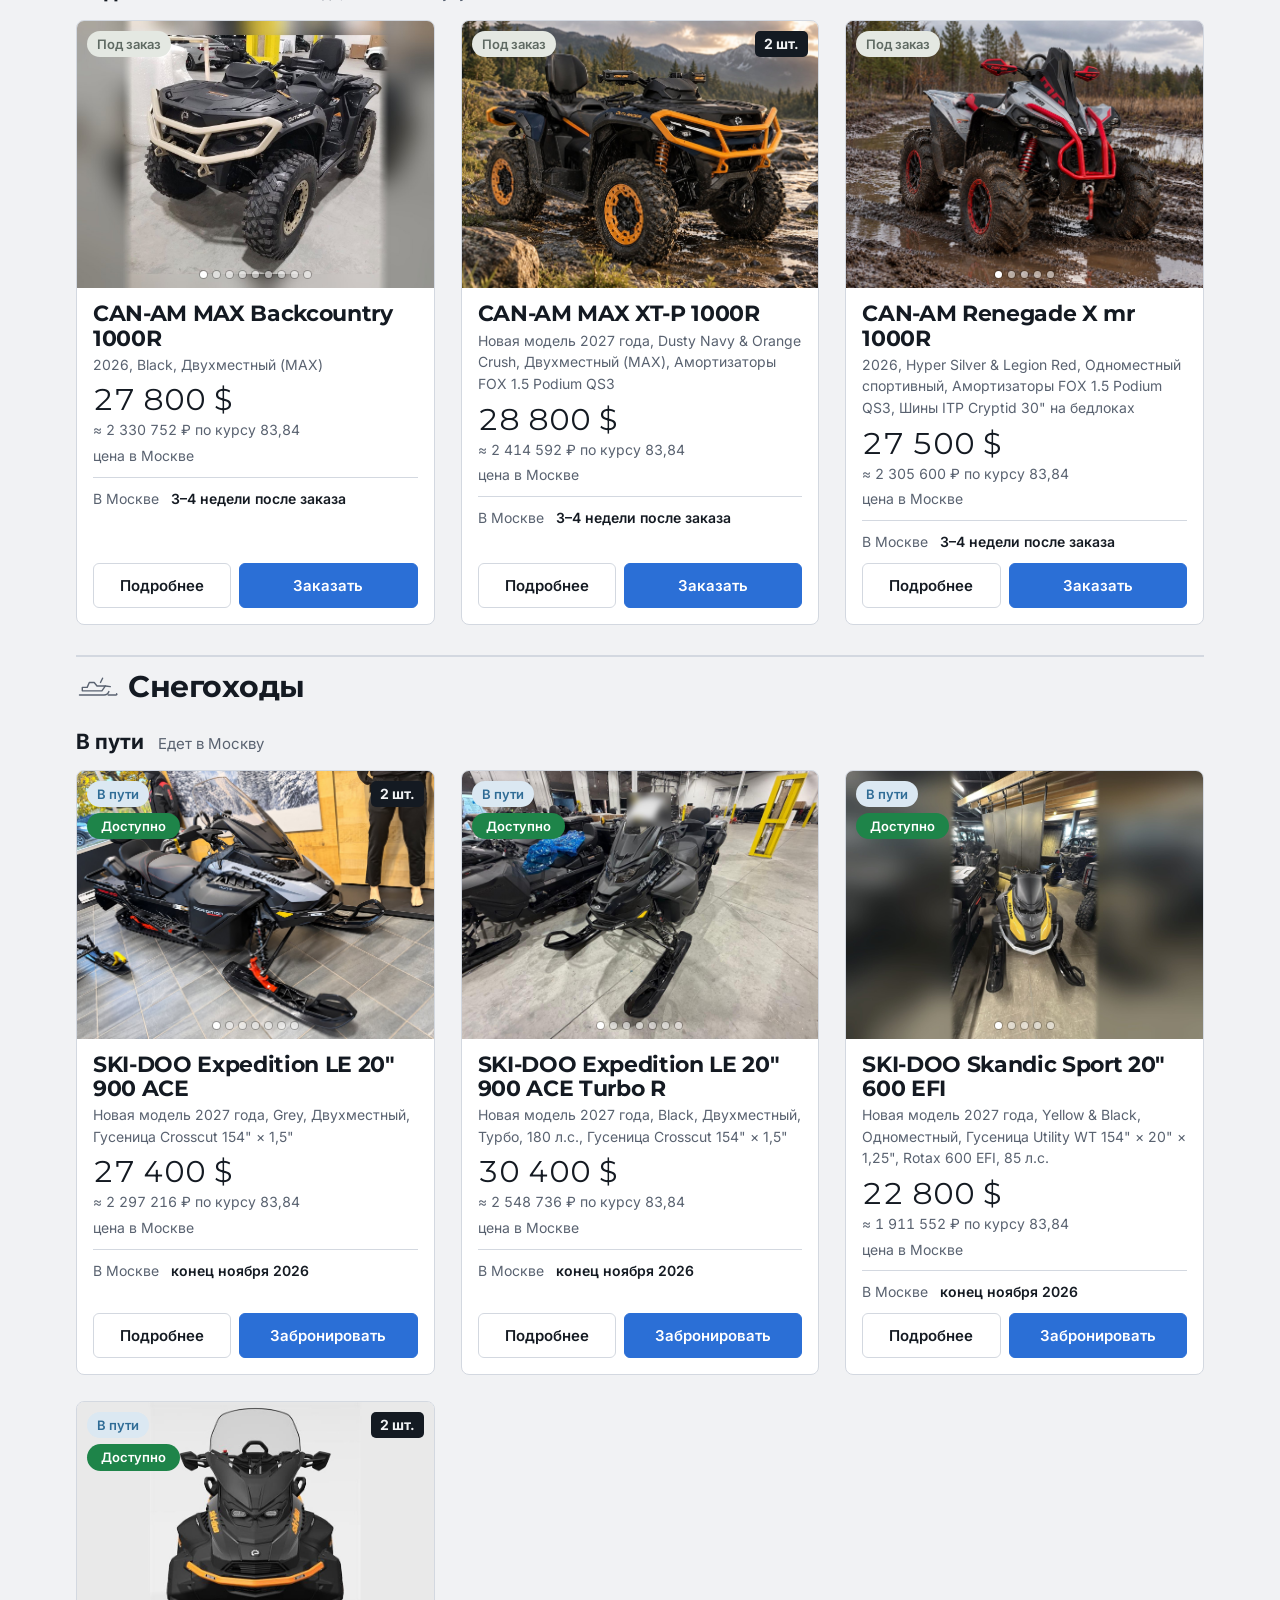
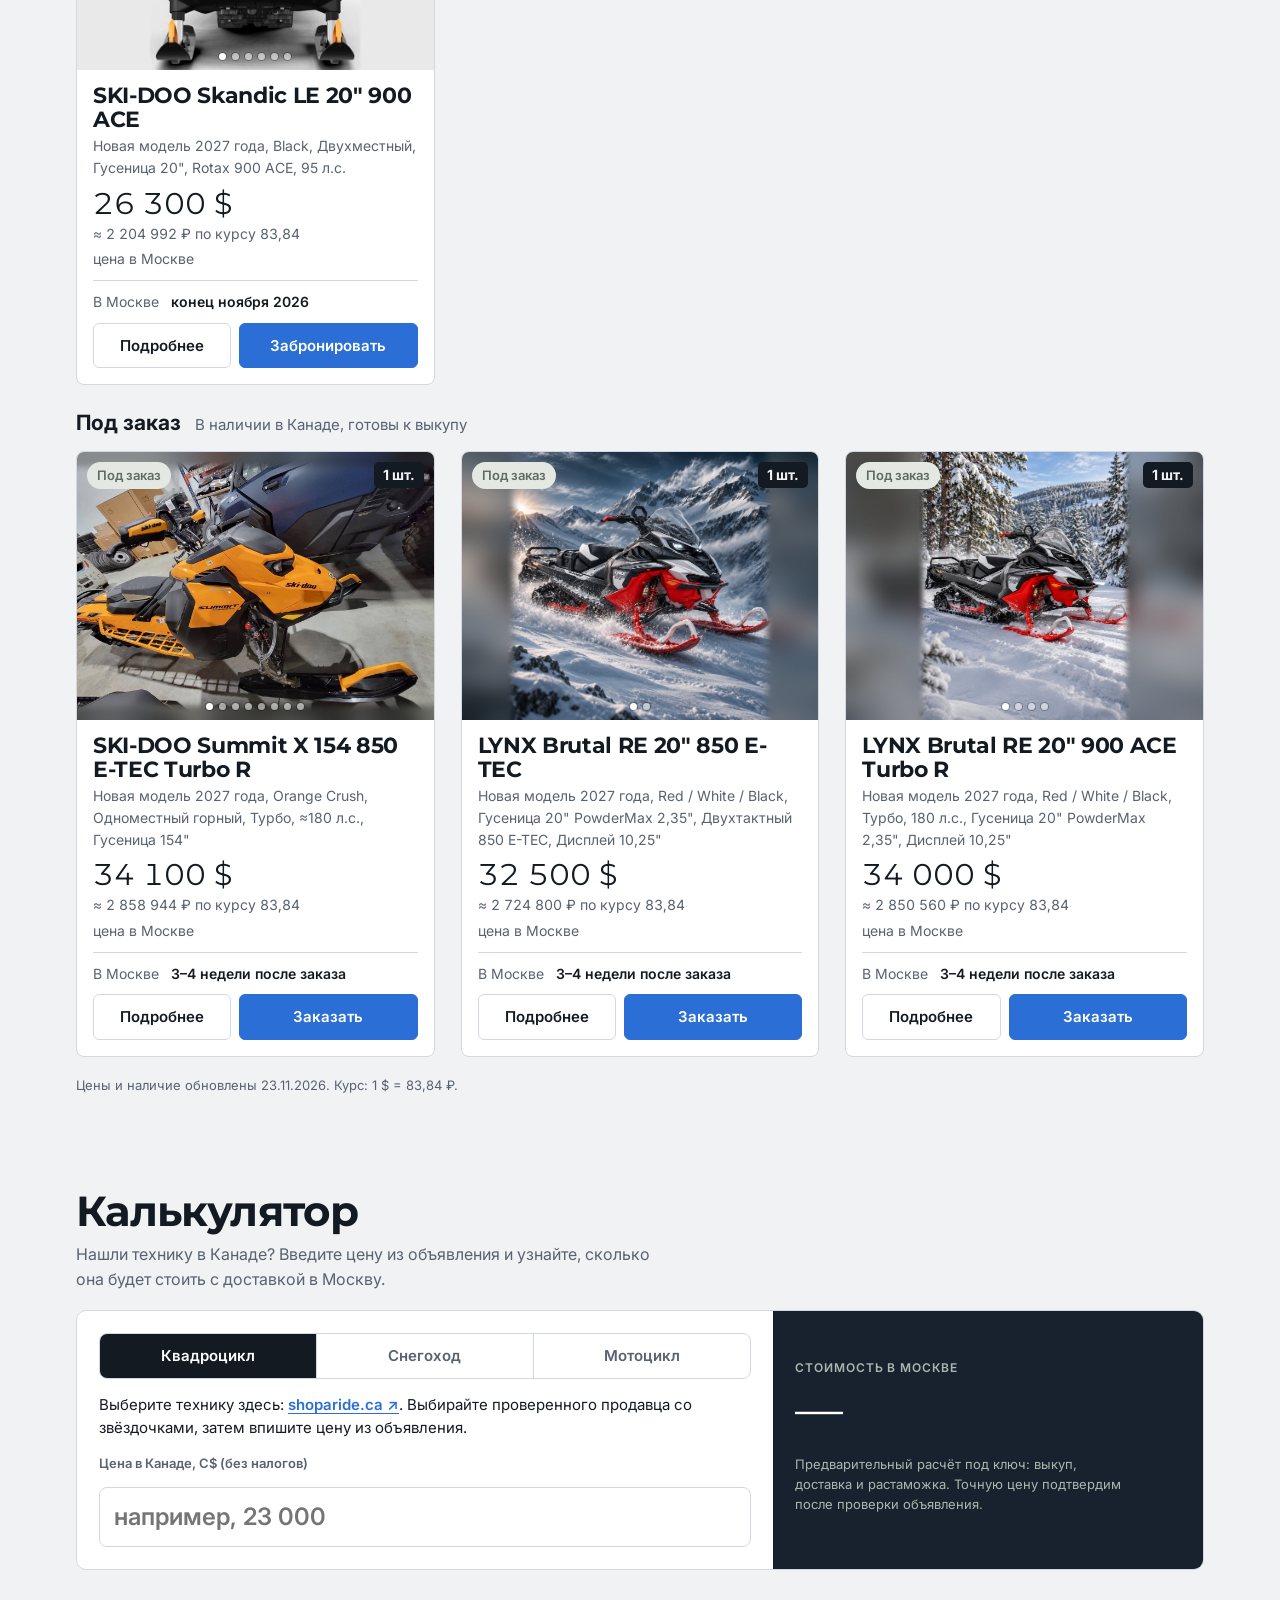
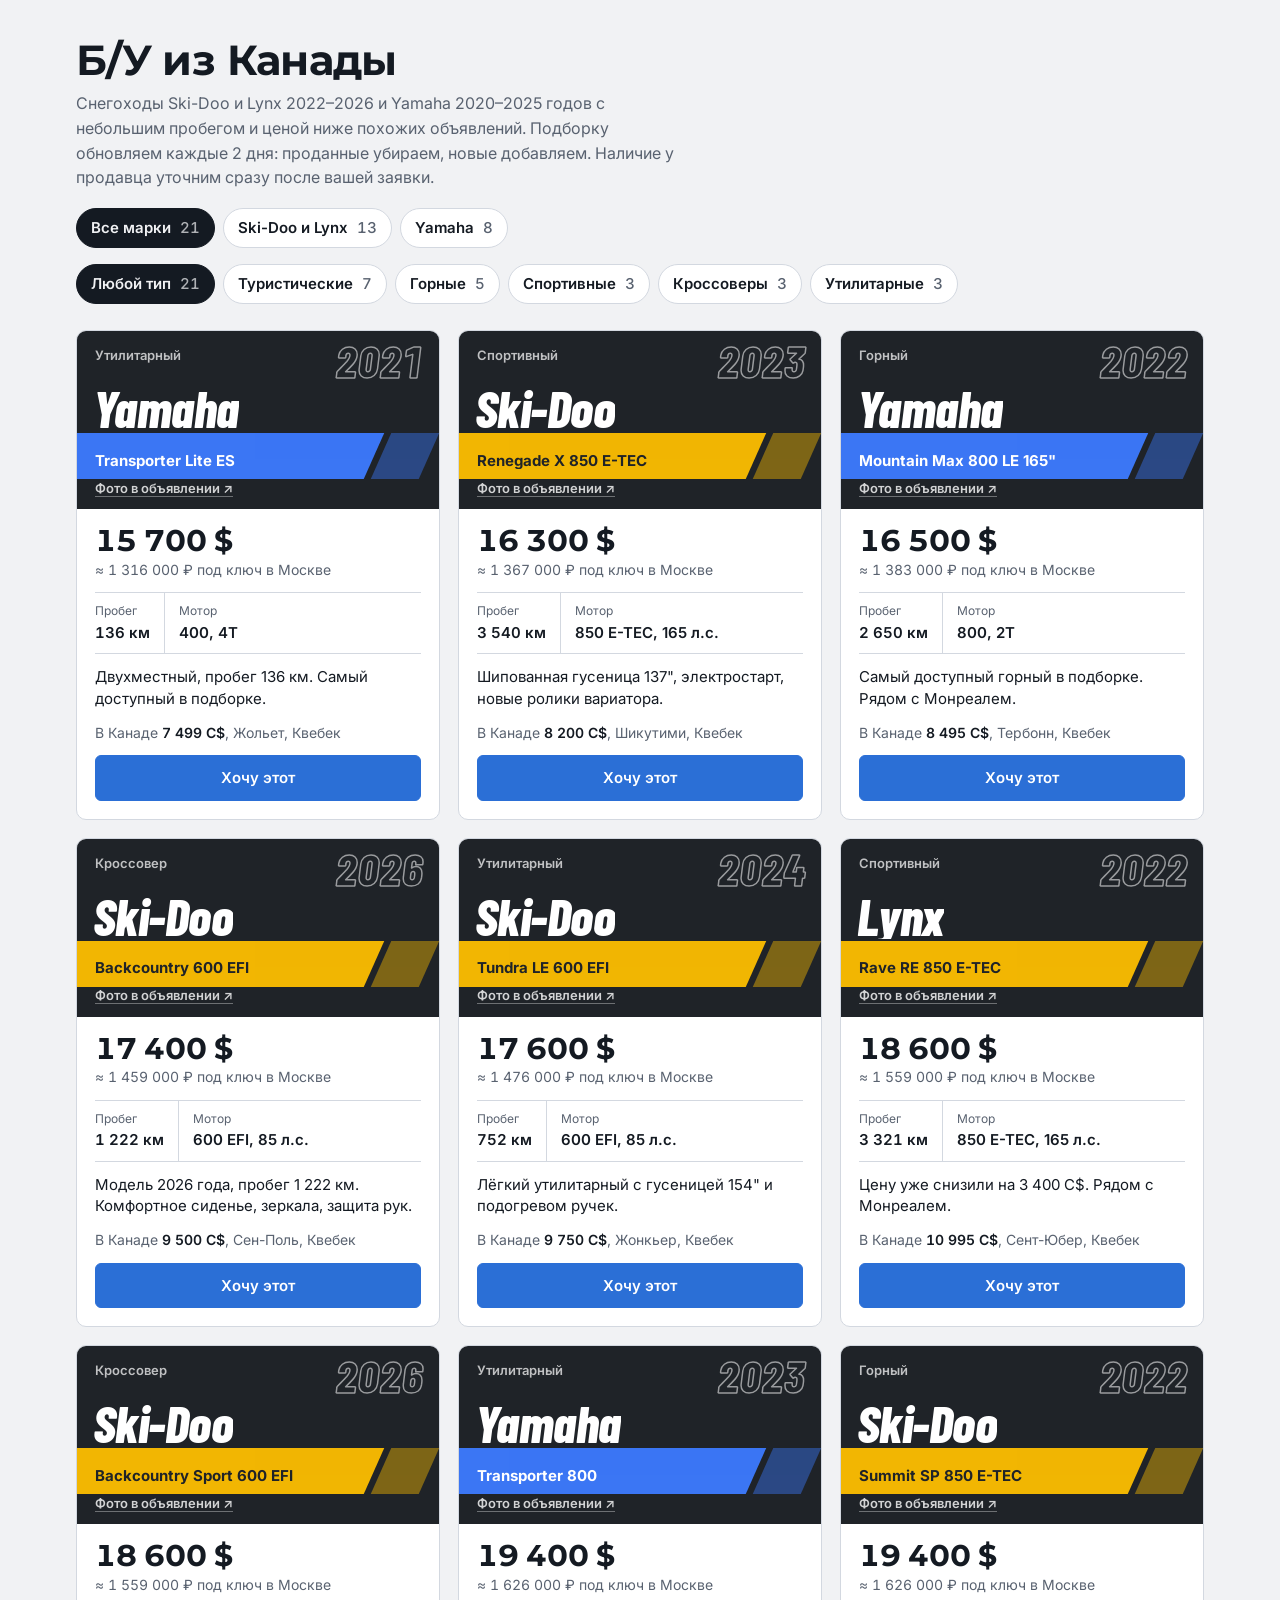
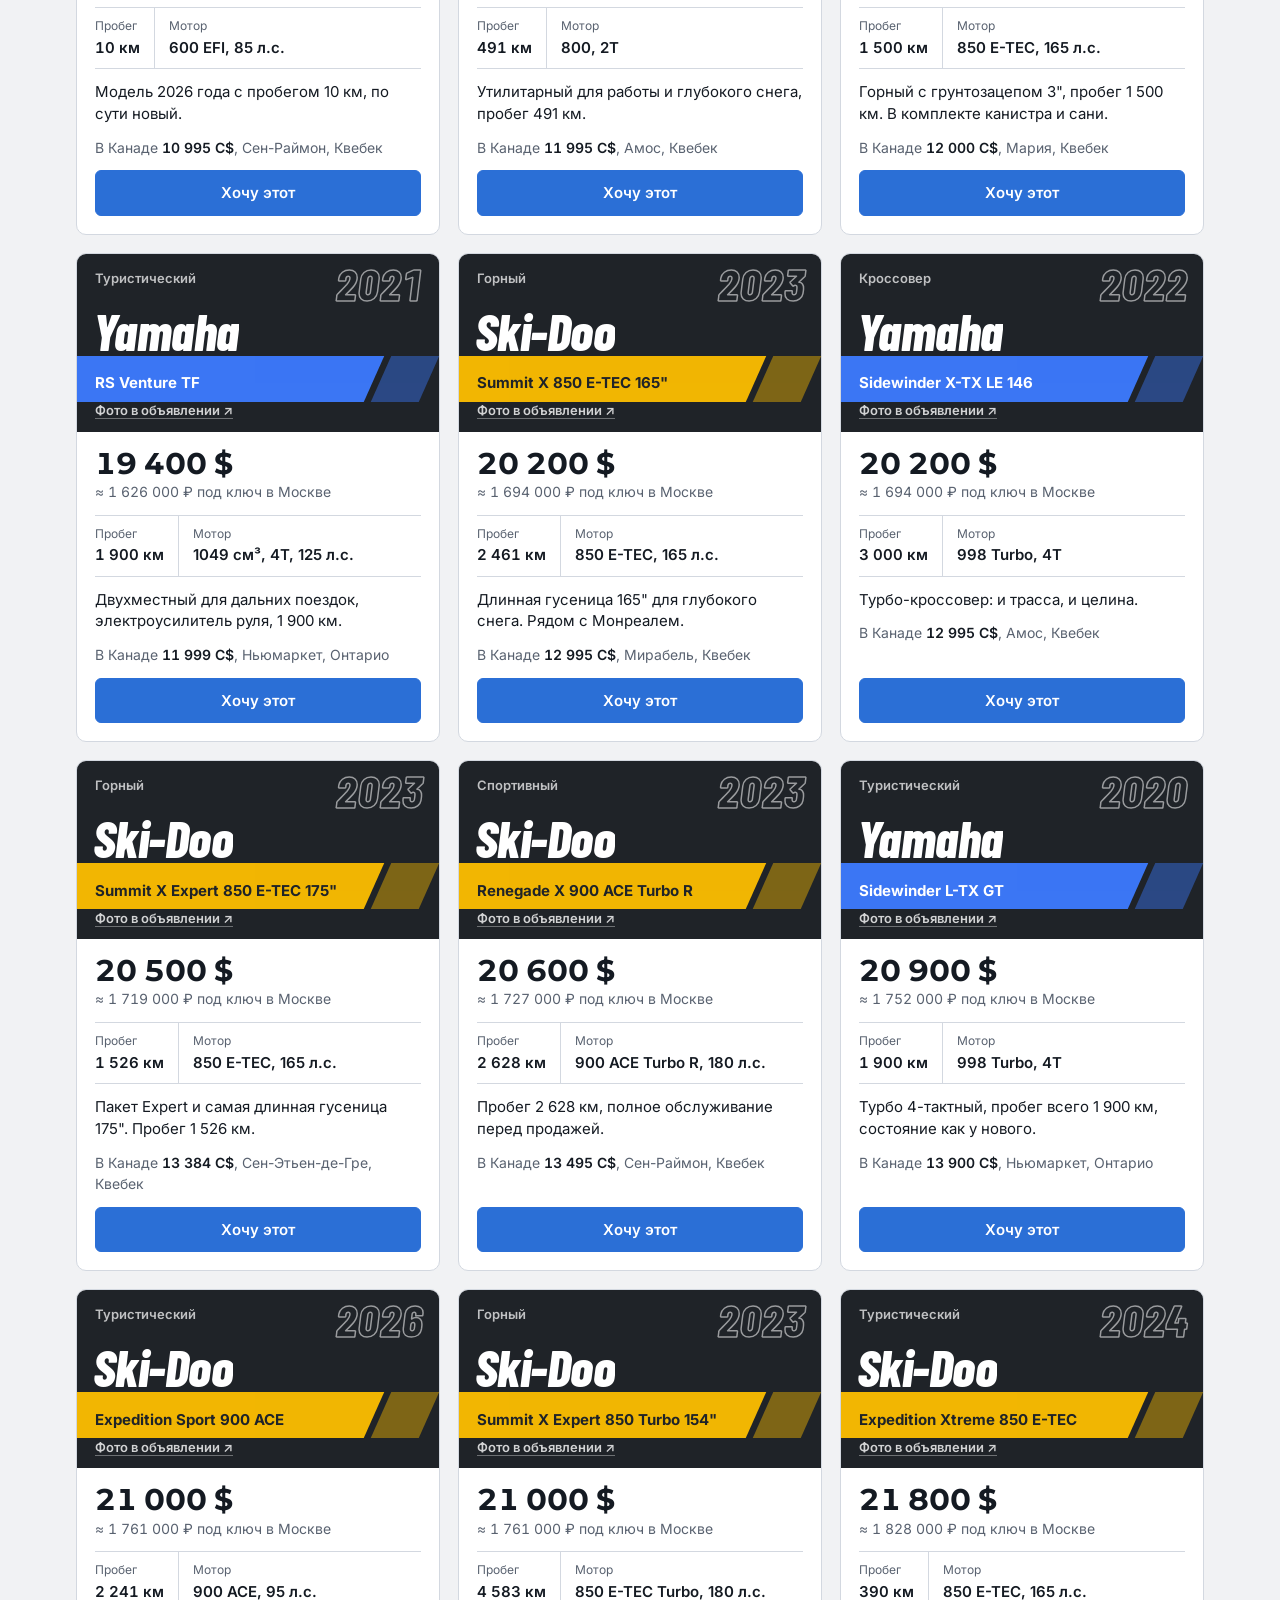
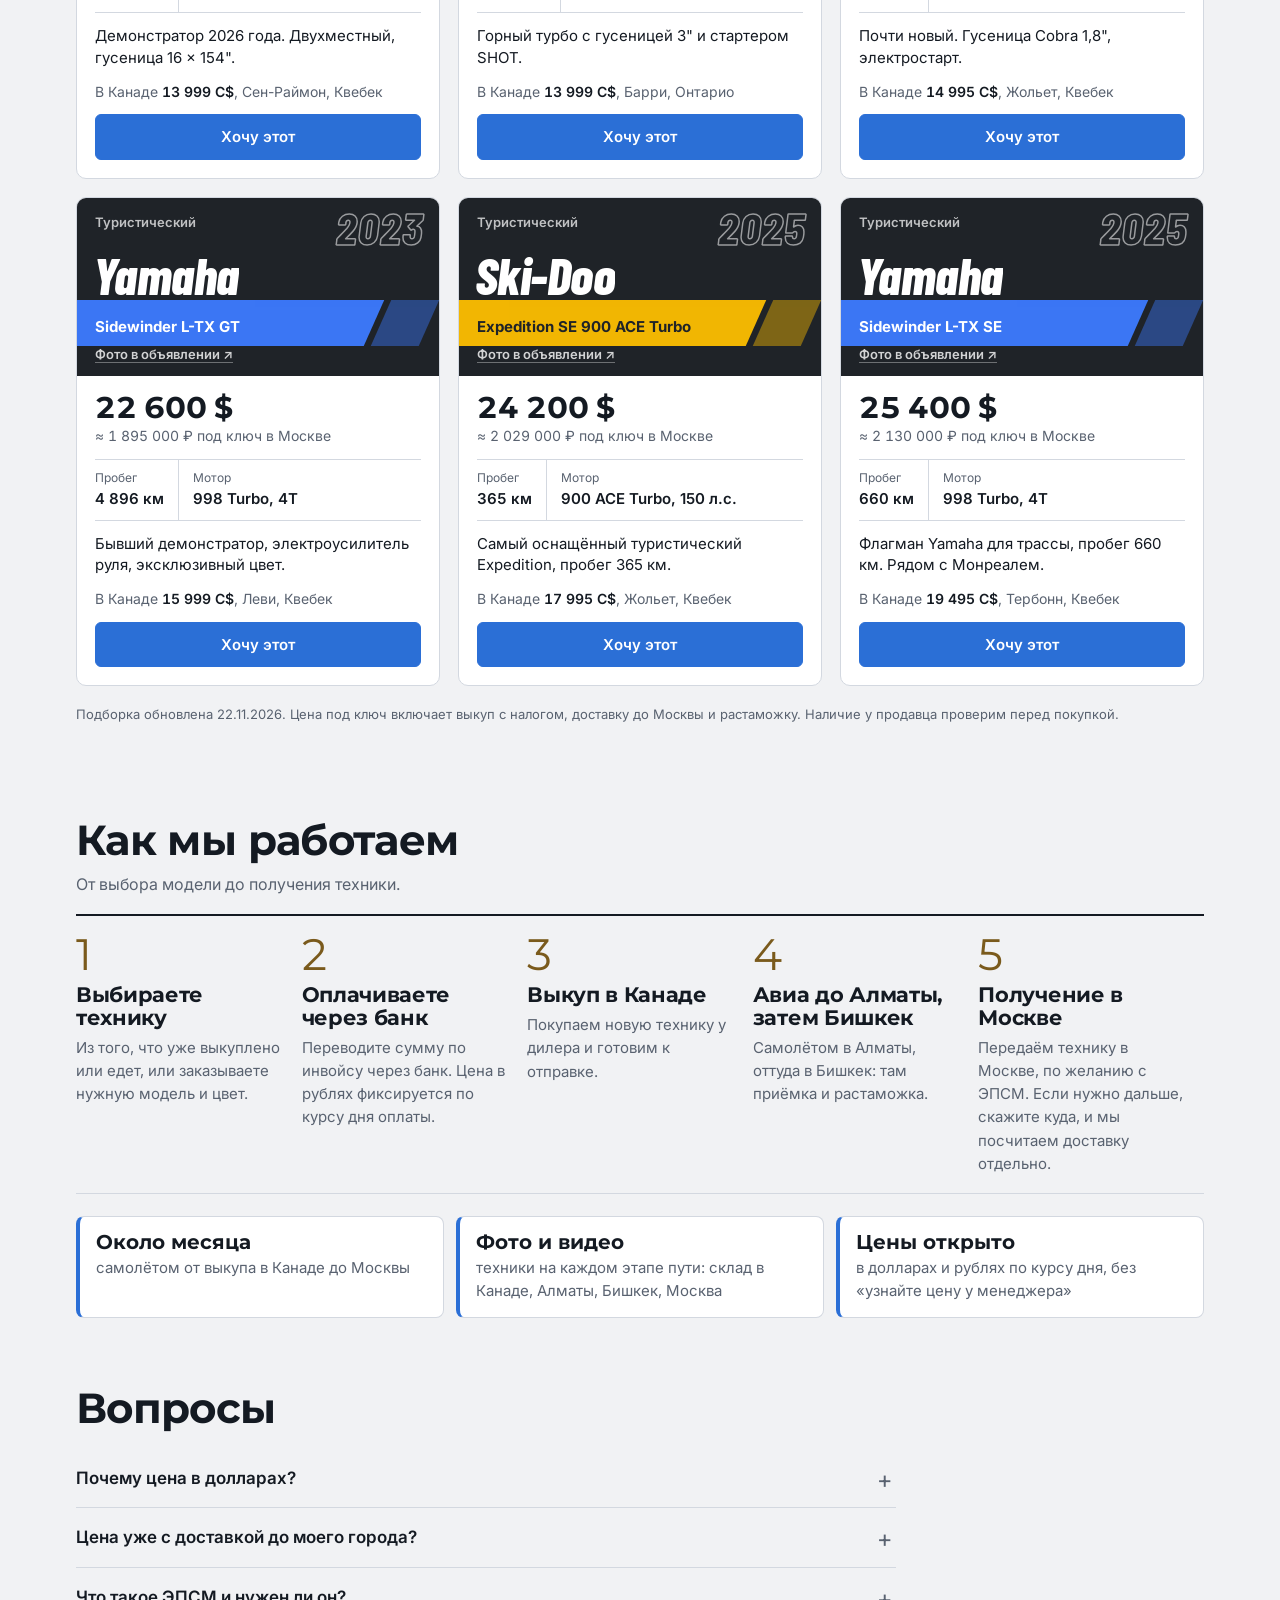
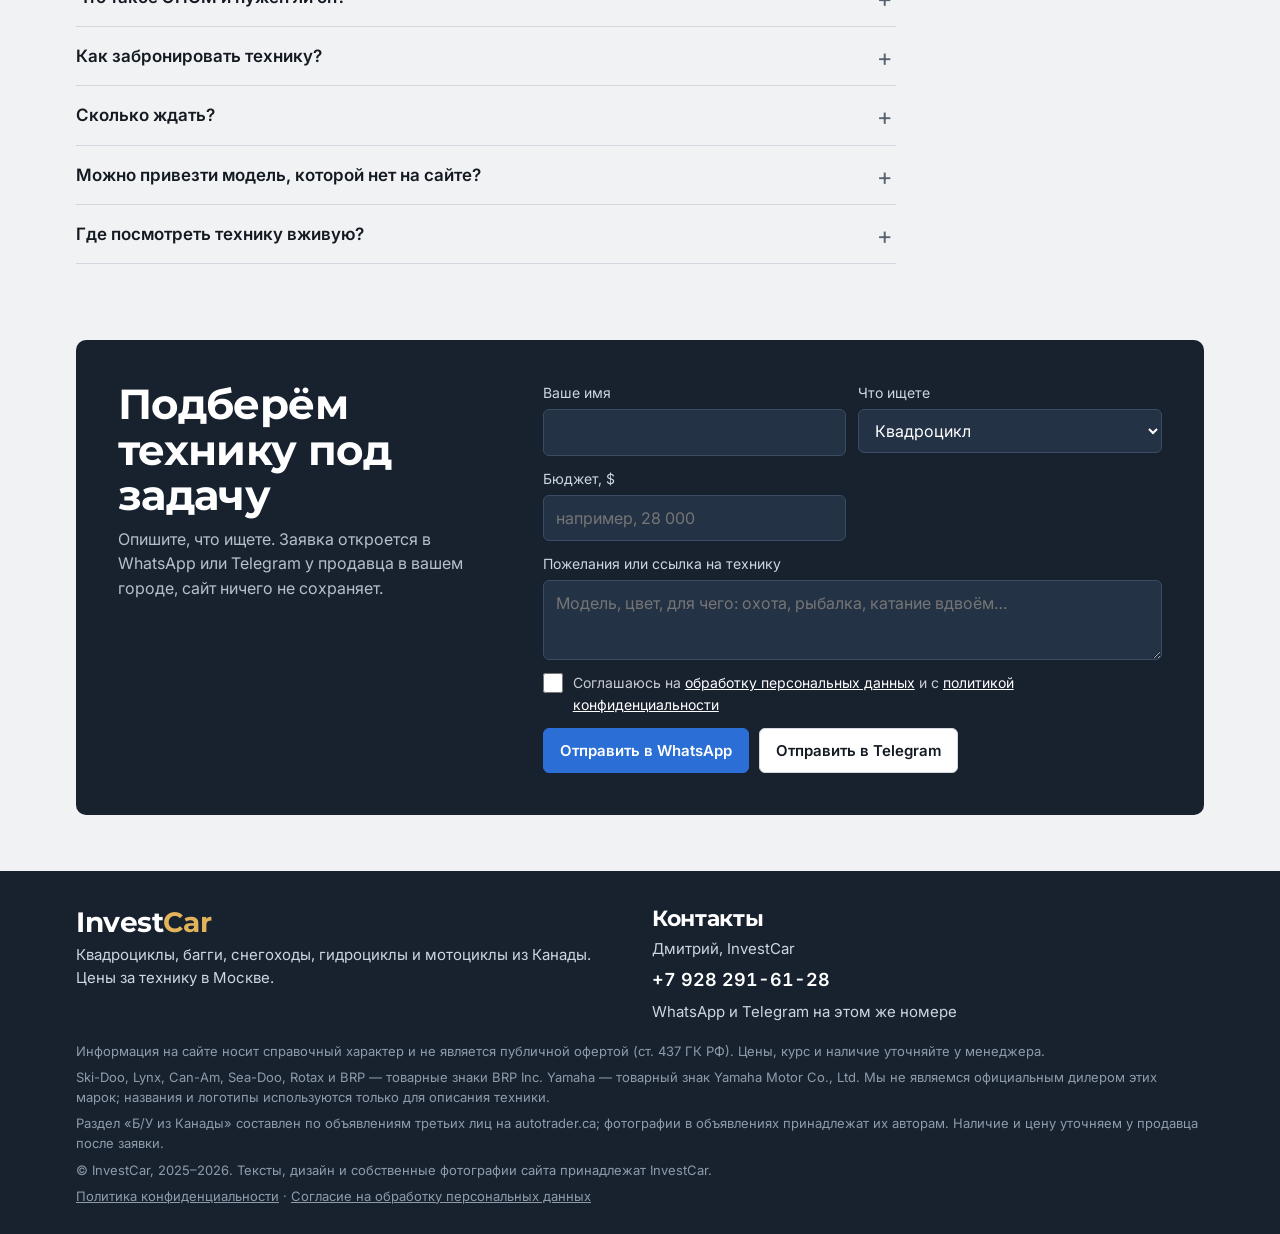
==== commit d6831246: "InvestCar: без городов и названий партнёров, только «в наличии в РФ» Co-Authored-By: Claude Opus 5.5" ====
--- a/index.html
+++ b/index.html
@@ -151,9 +151,9 @@
 <div class="toast" id="toast" hidden></div>
 <div class="sheet-bg" id="sheet" hidden></div>
 
-<script src="data.js?v=20261123x"></script>
+<script src="data.js?v=20261123y"></script>
 <script src="used.js?v=20261122e"></script>
-<script src="assets/site.js?v=20261122h"></script>
+<script src="assets/site.js?v=20261123y"></script>
 <script>
 let active = "all";
 function card(it){
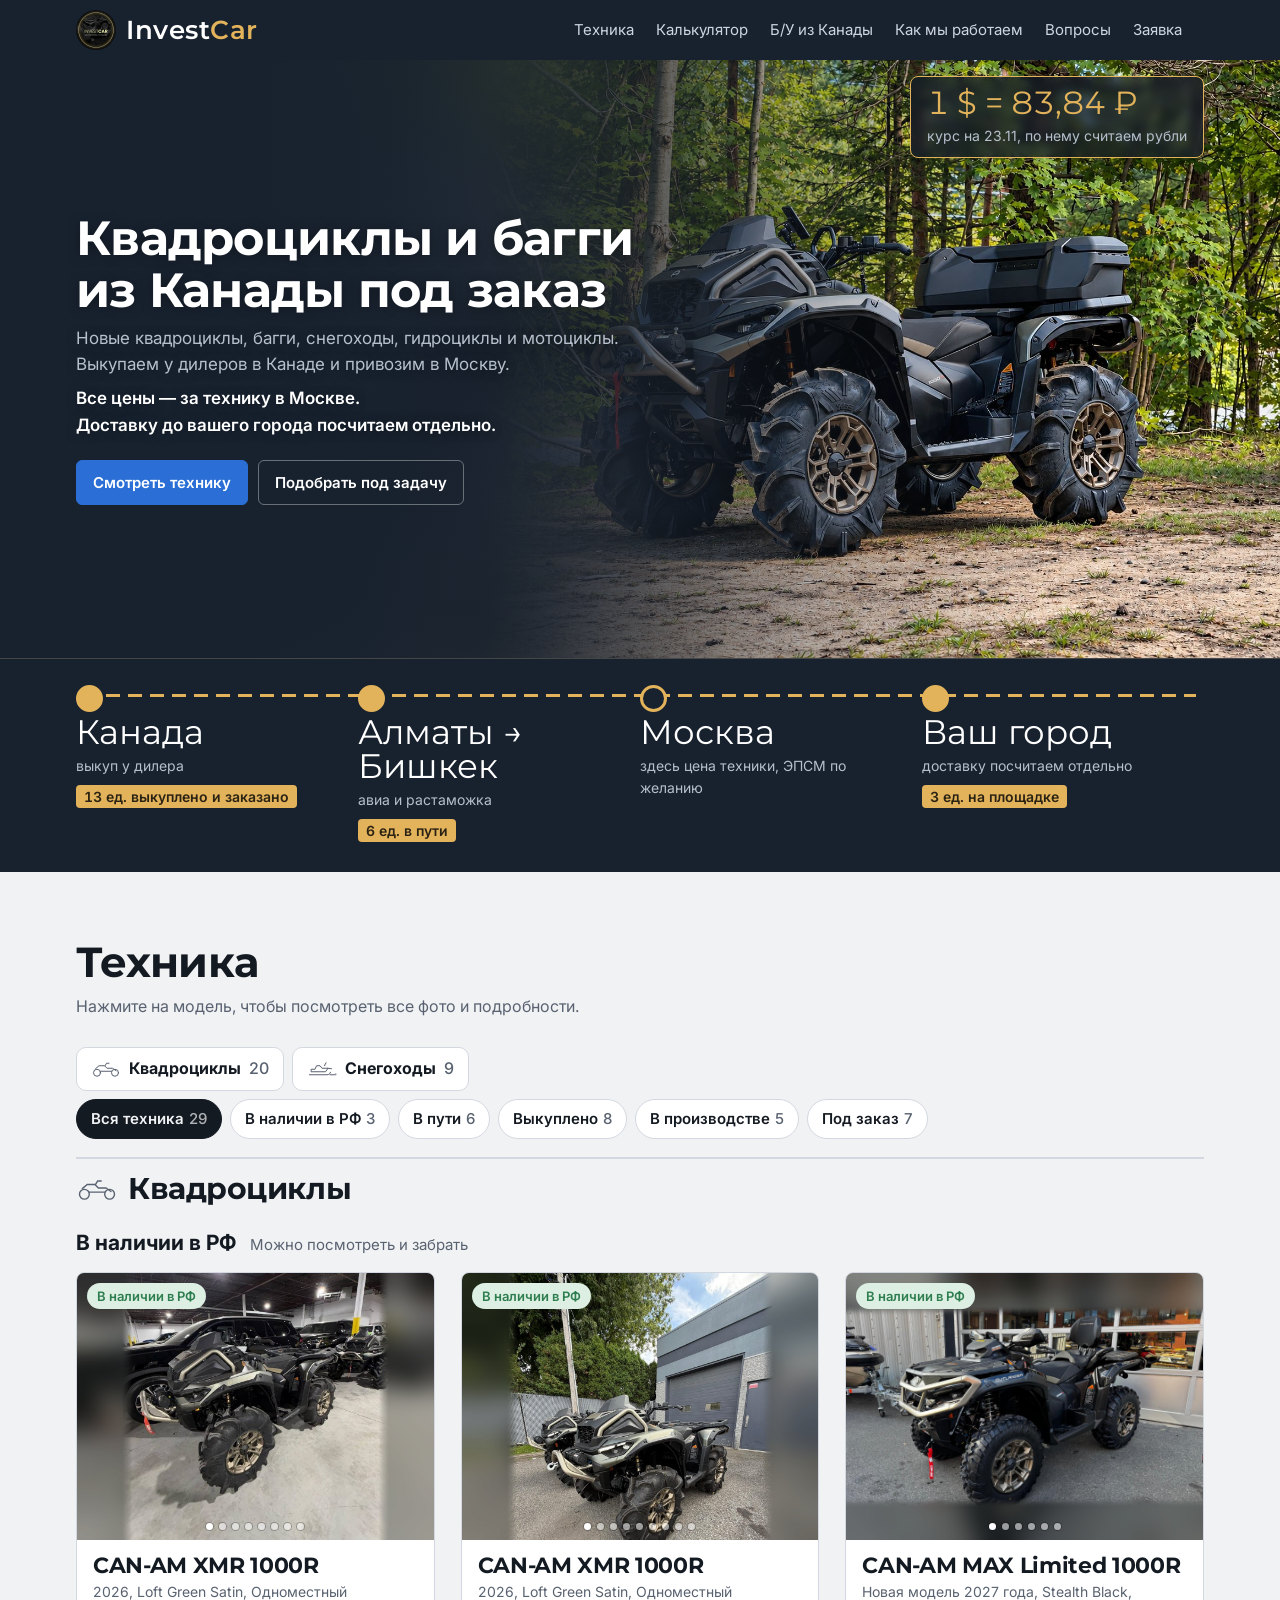
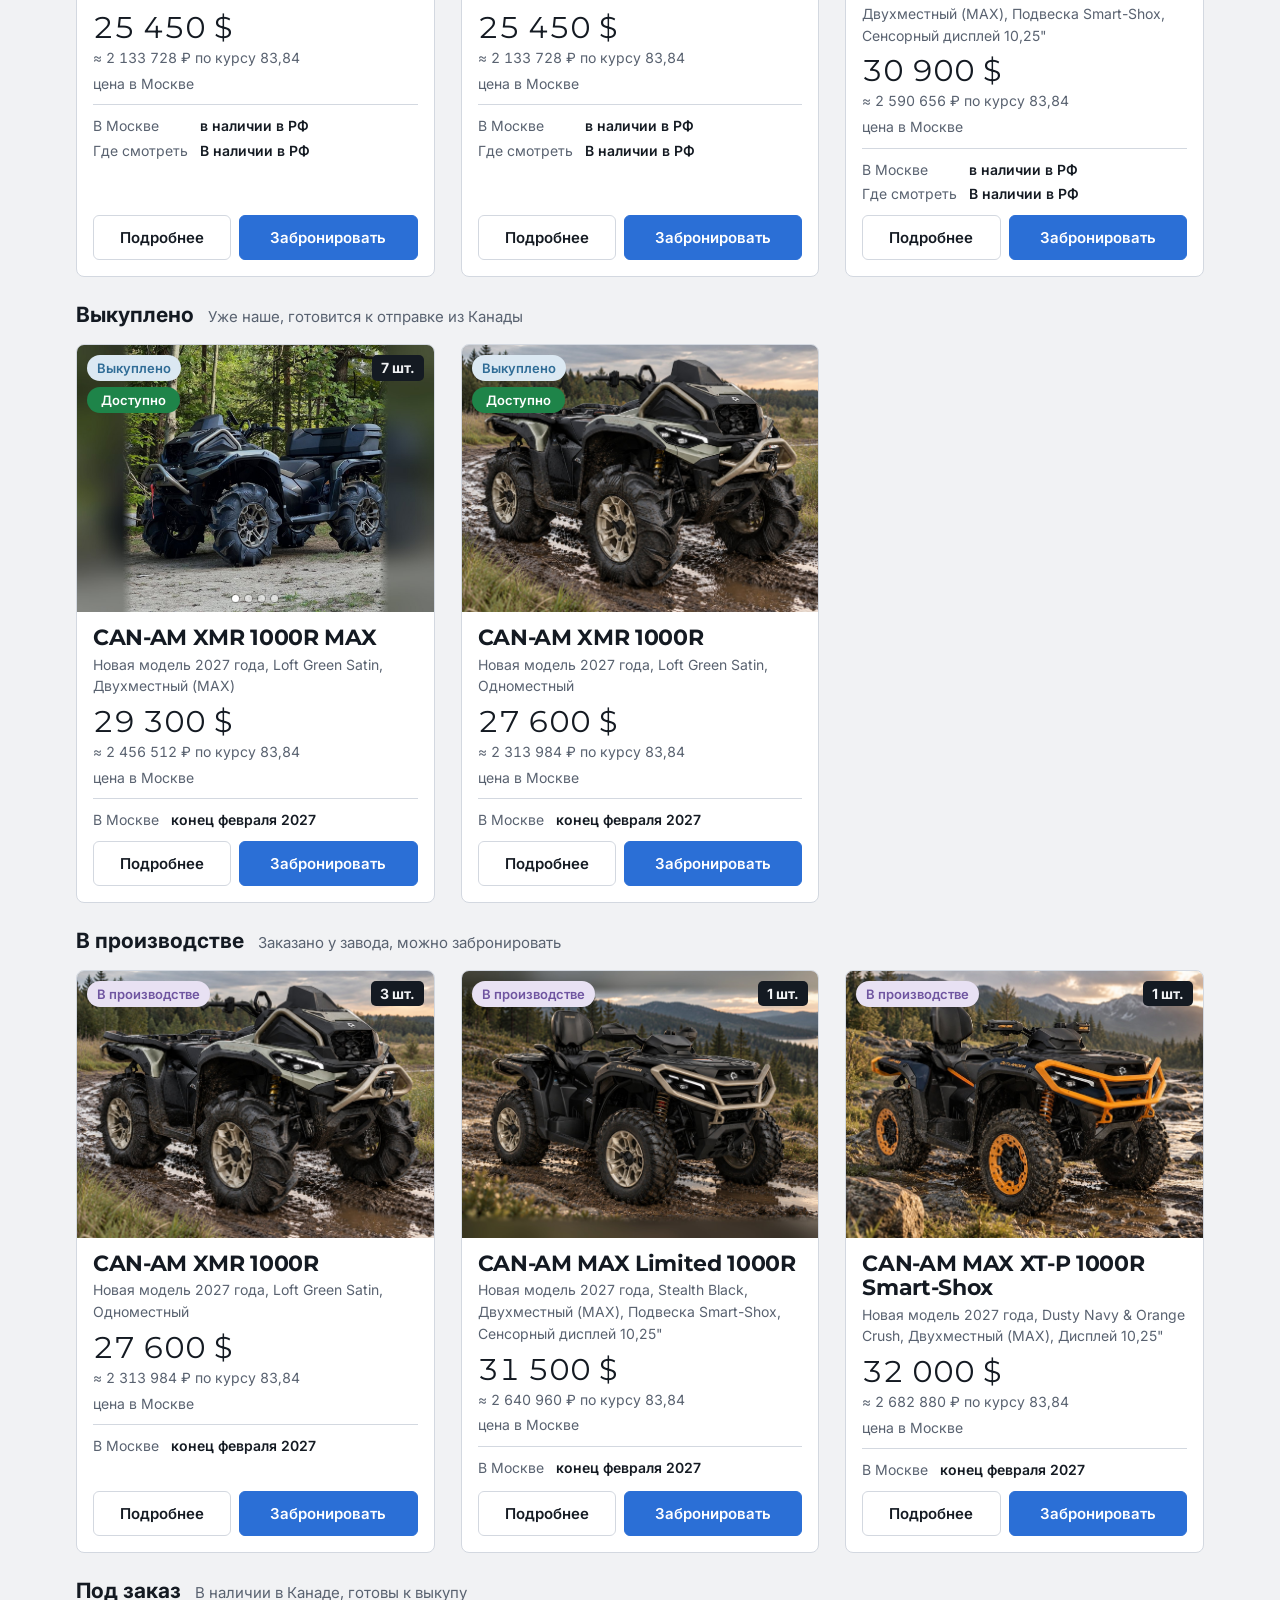
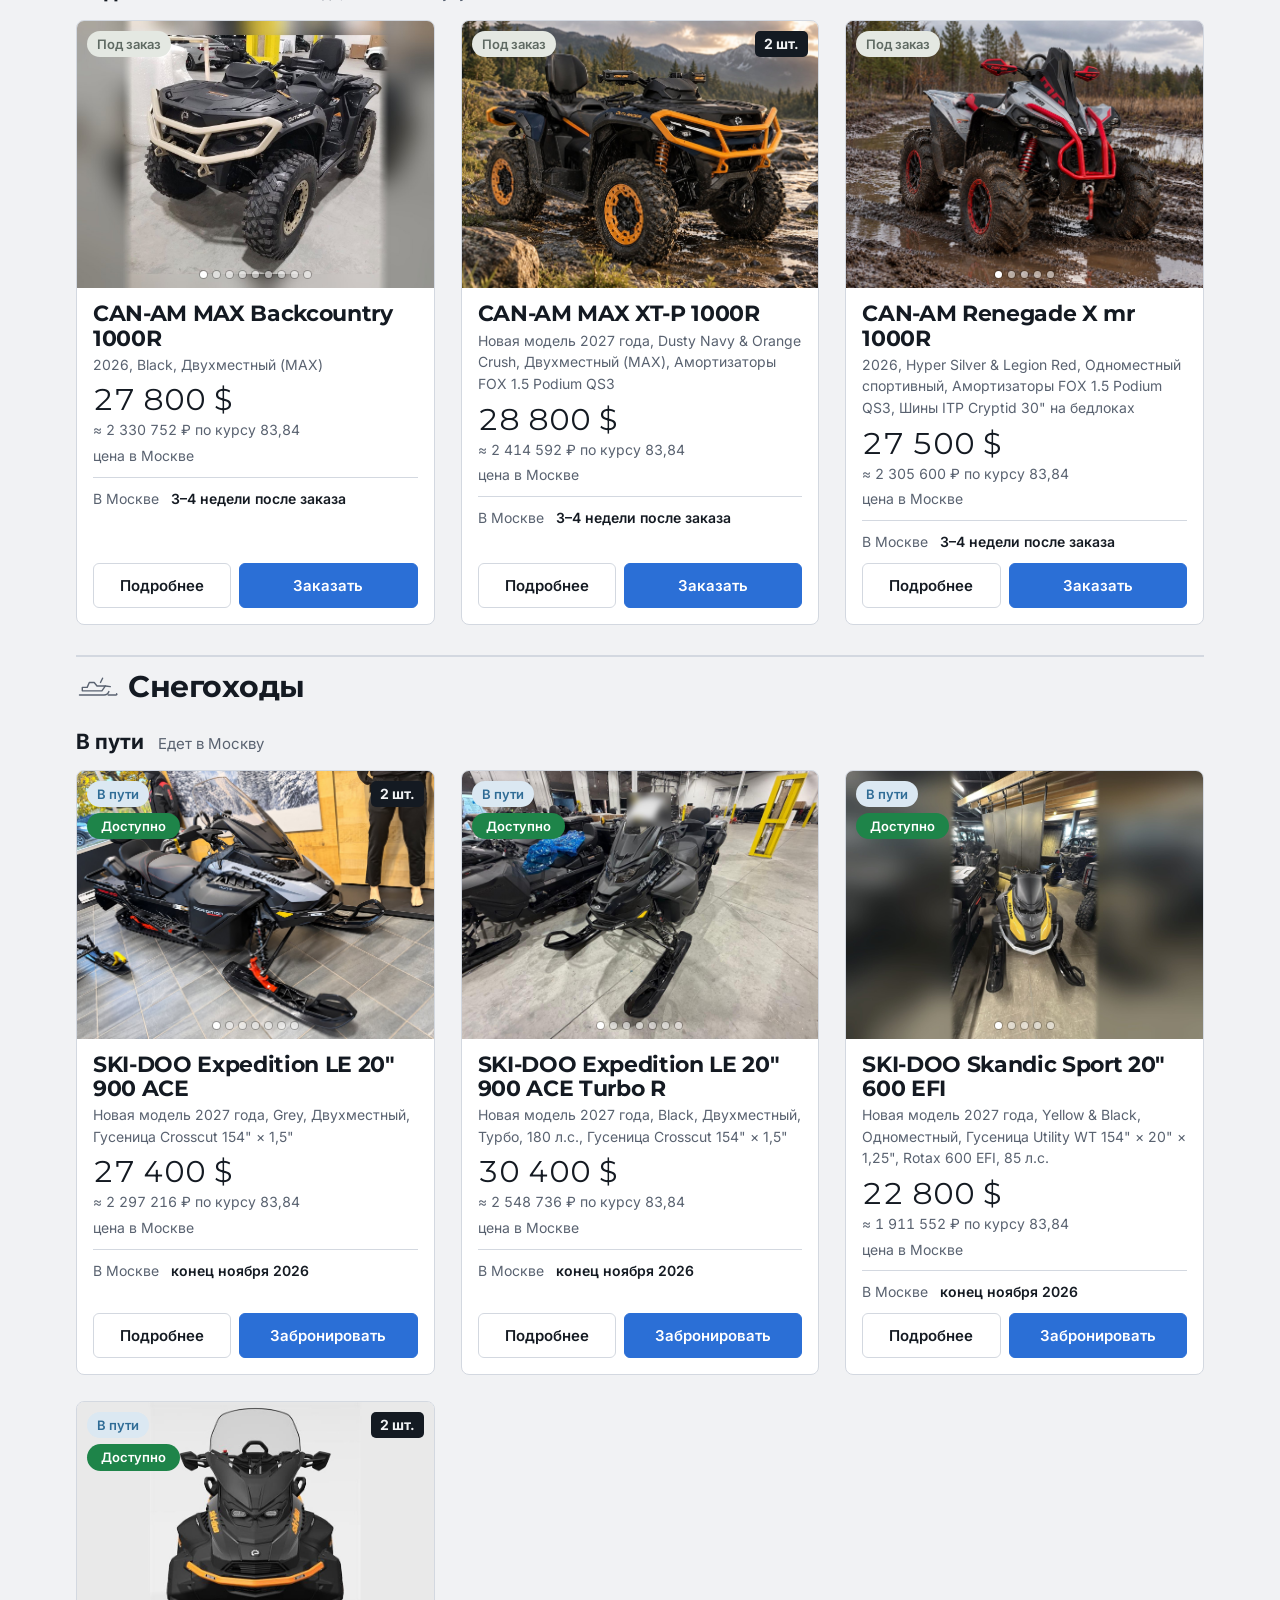
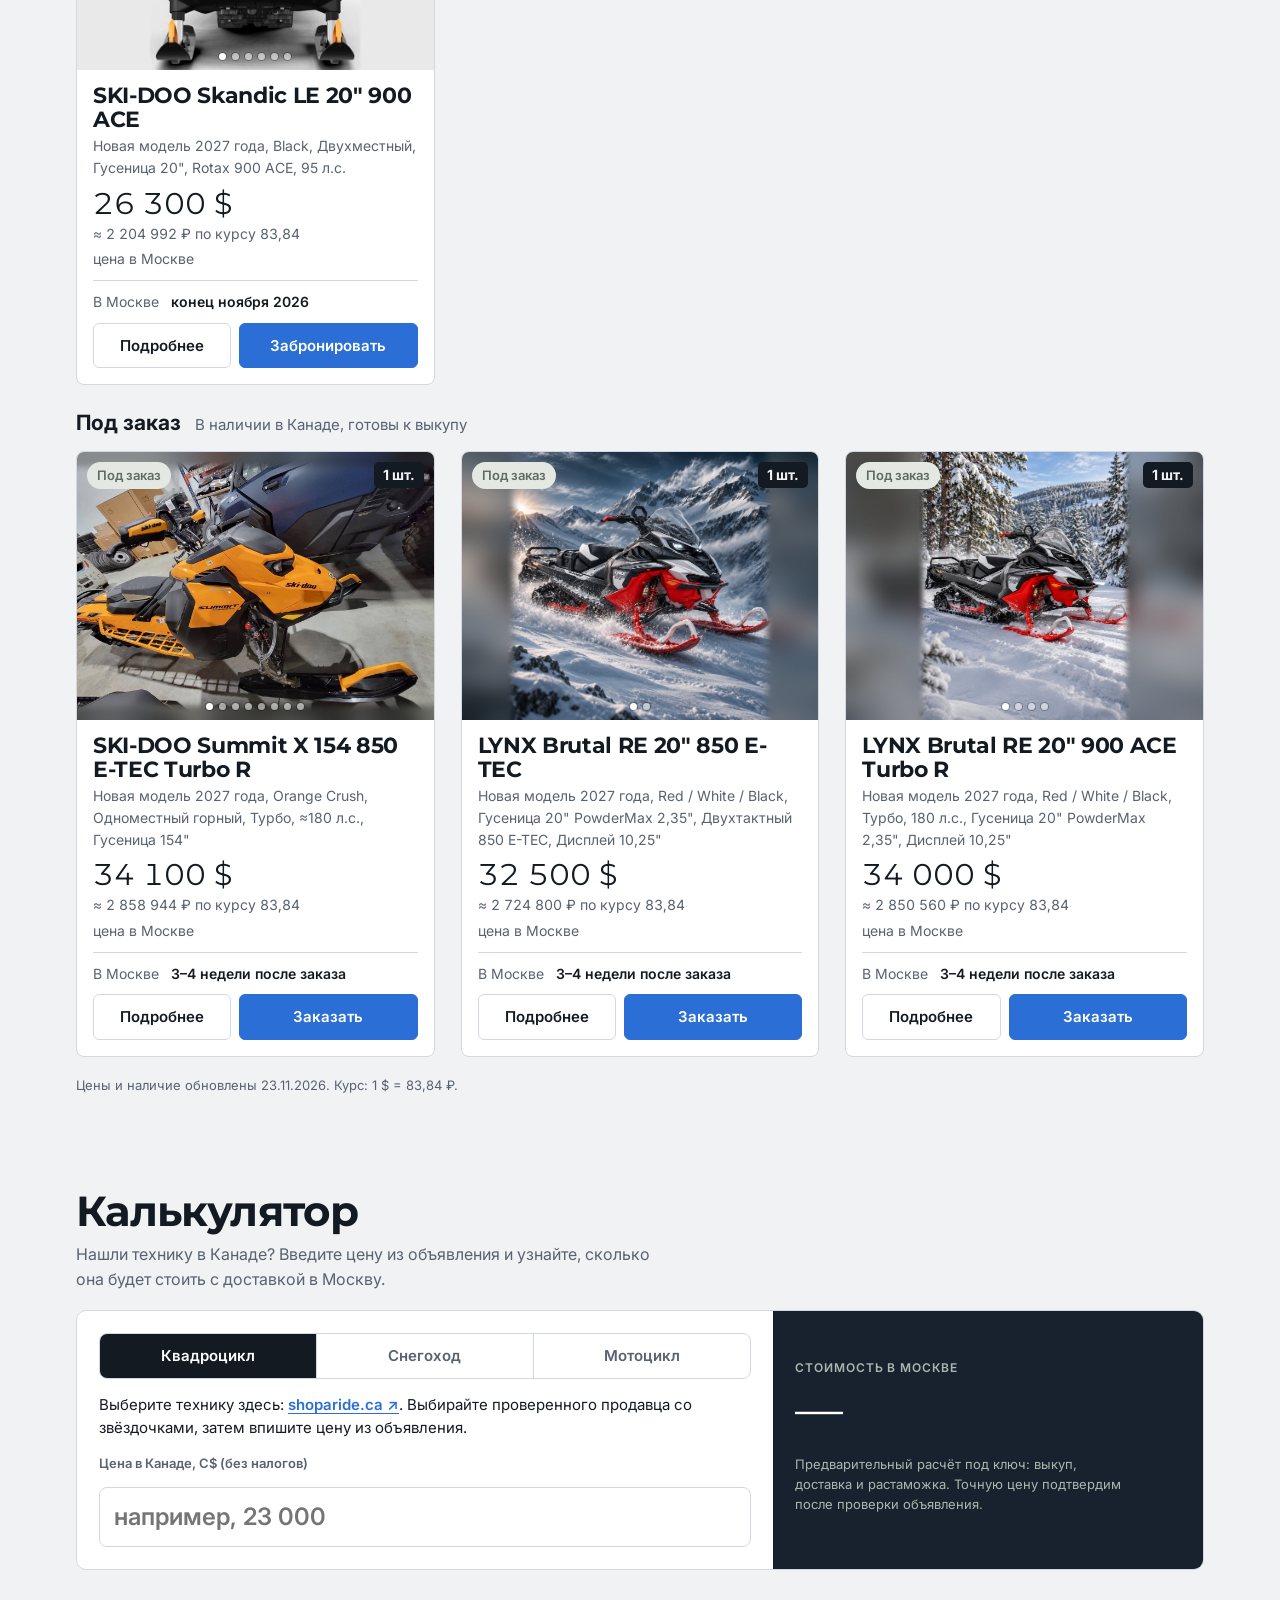
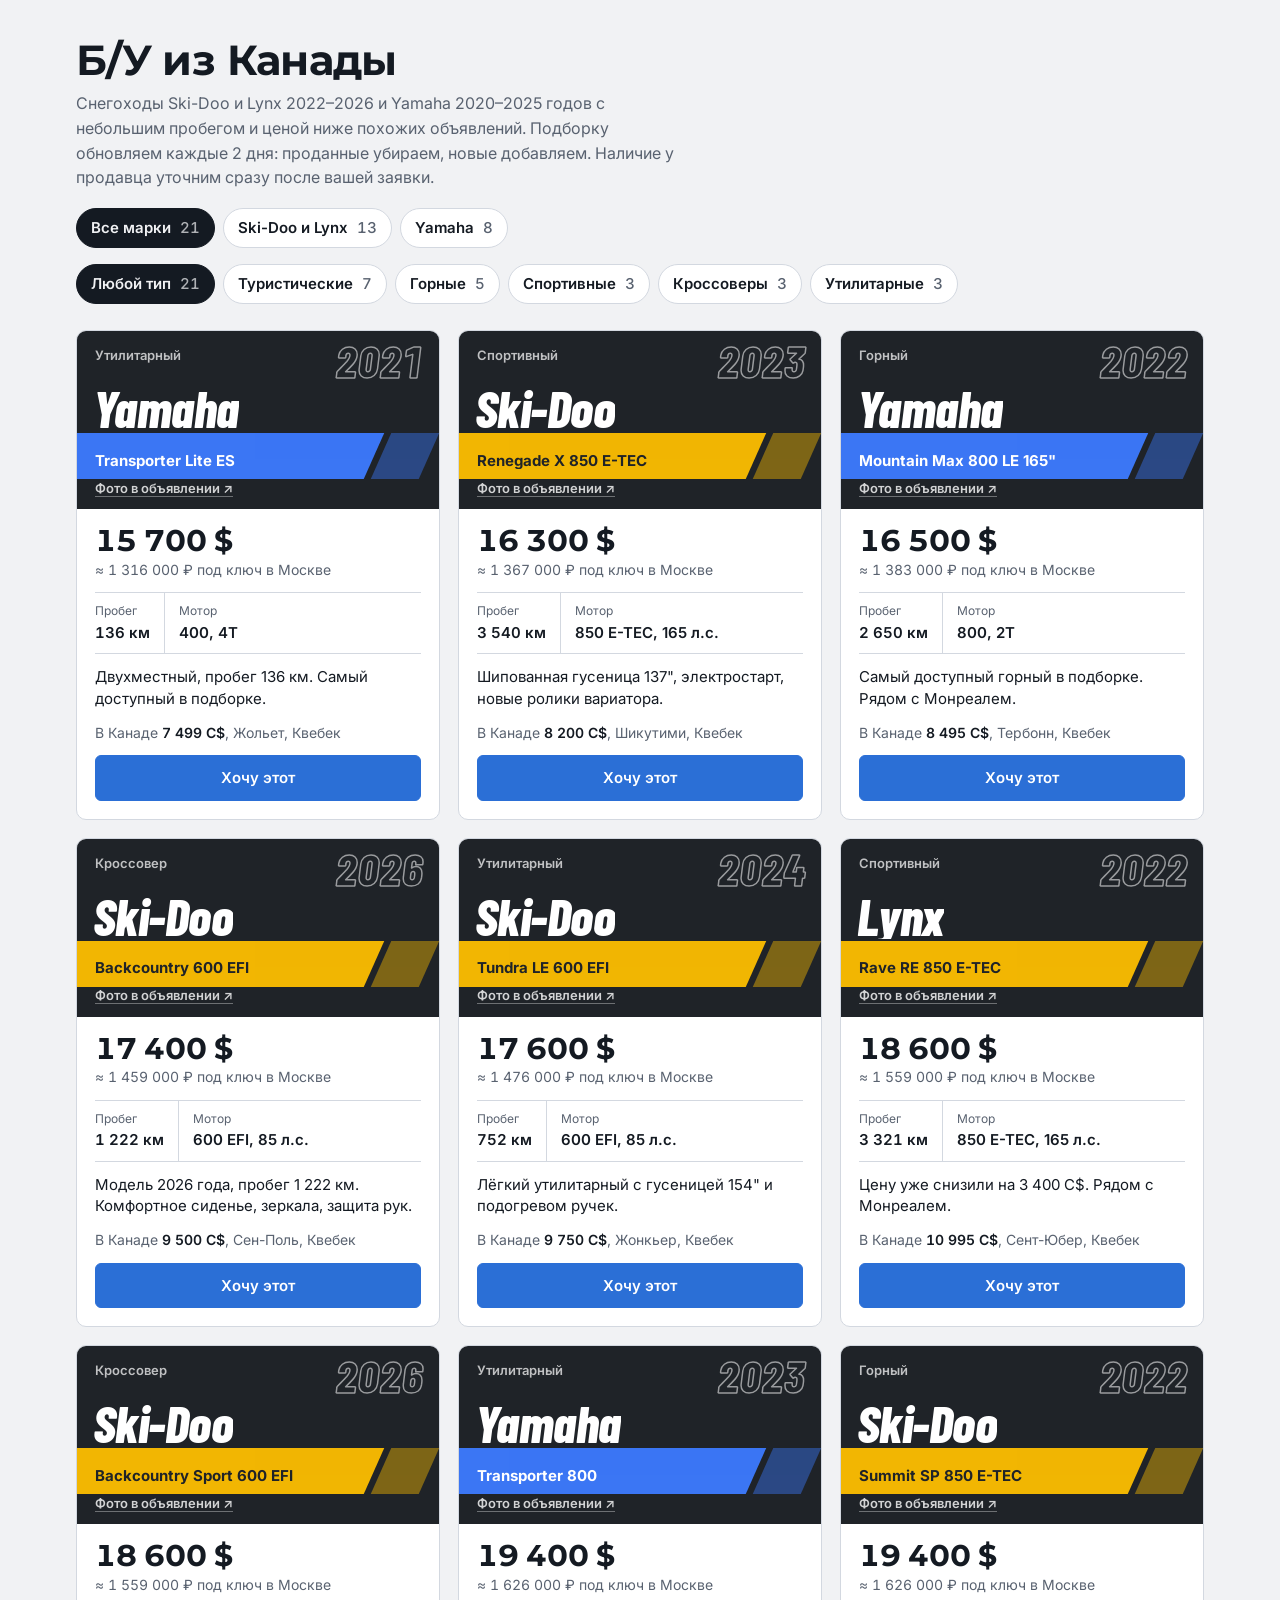
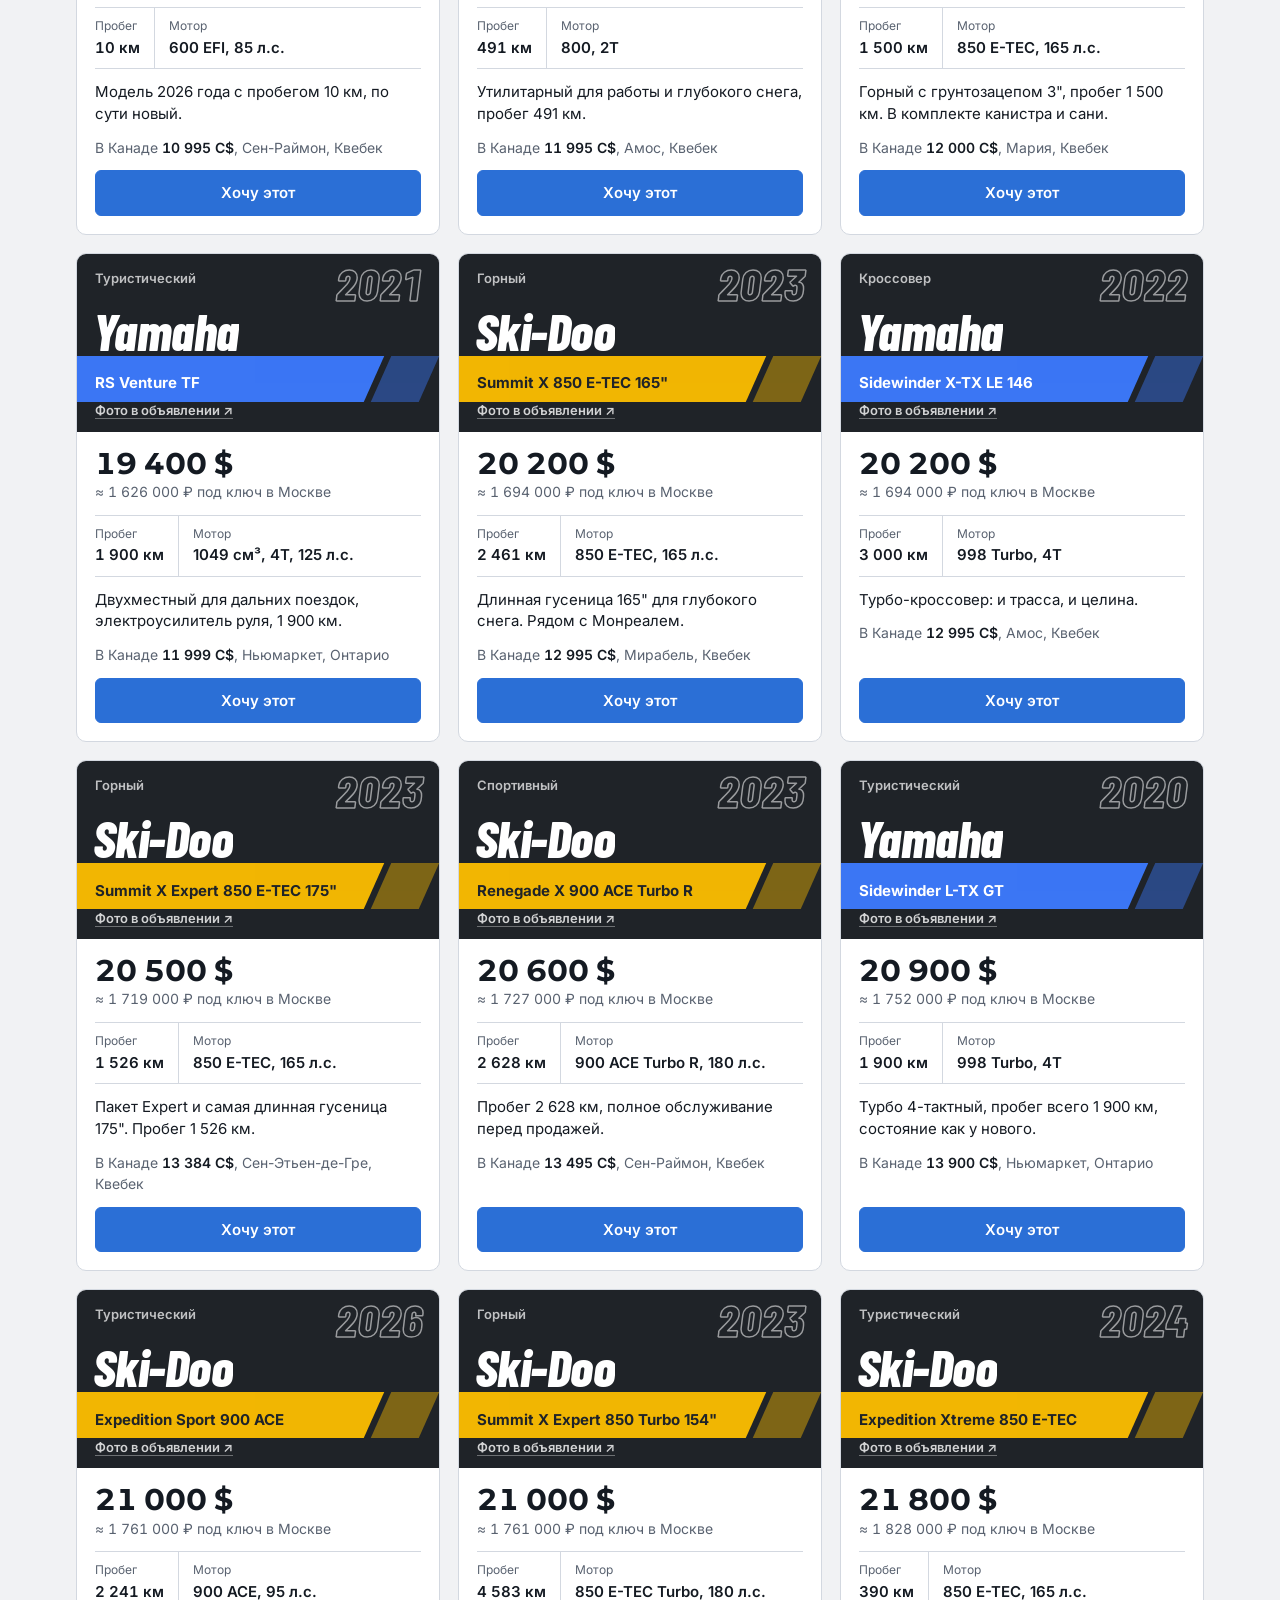
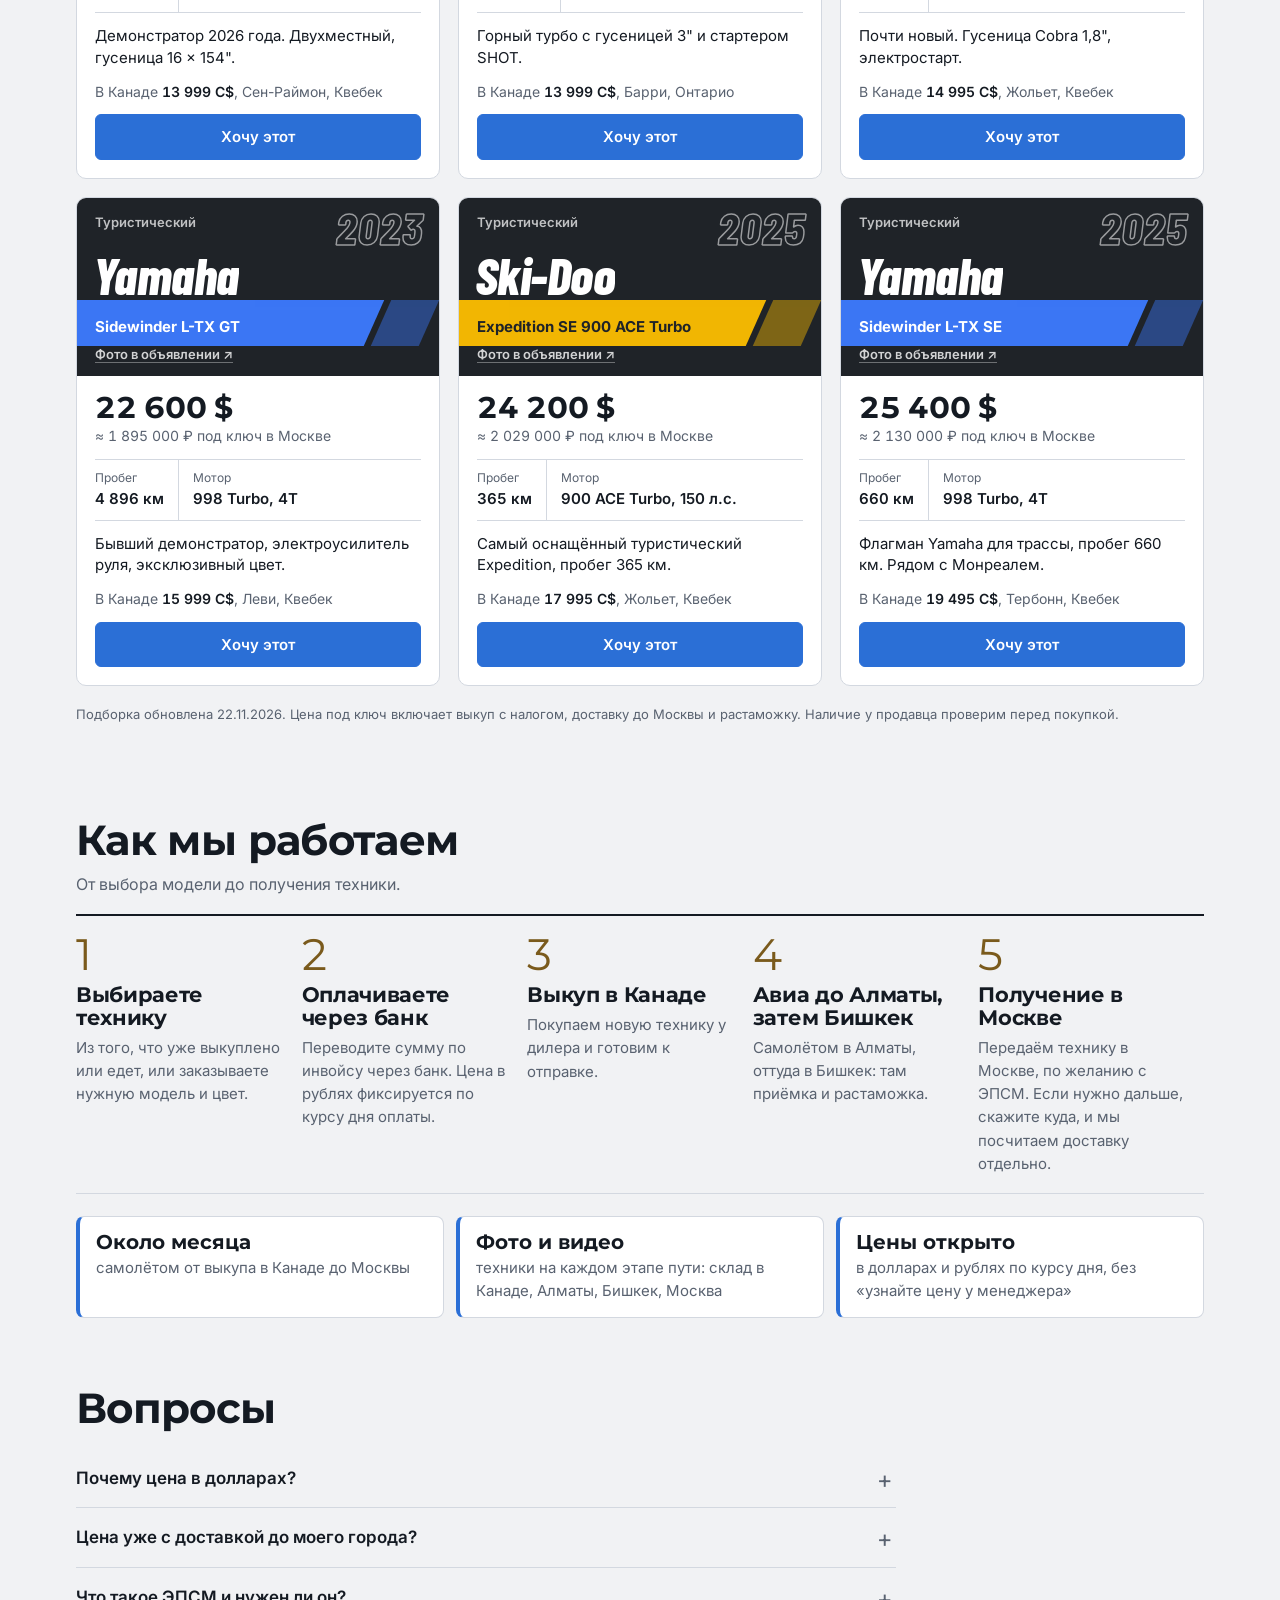
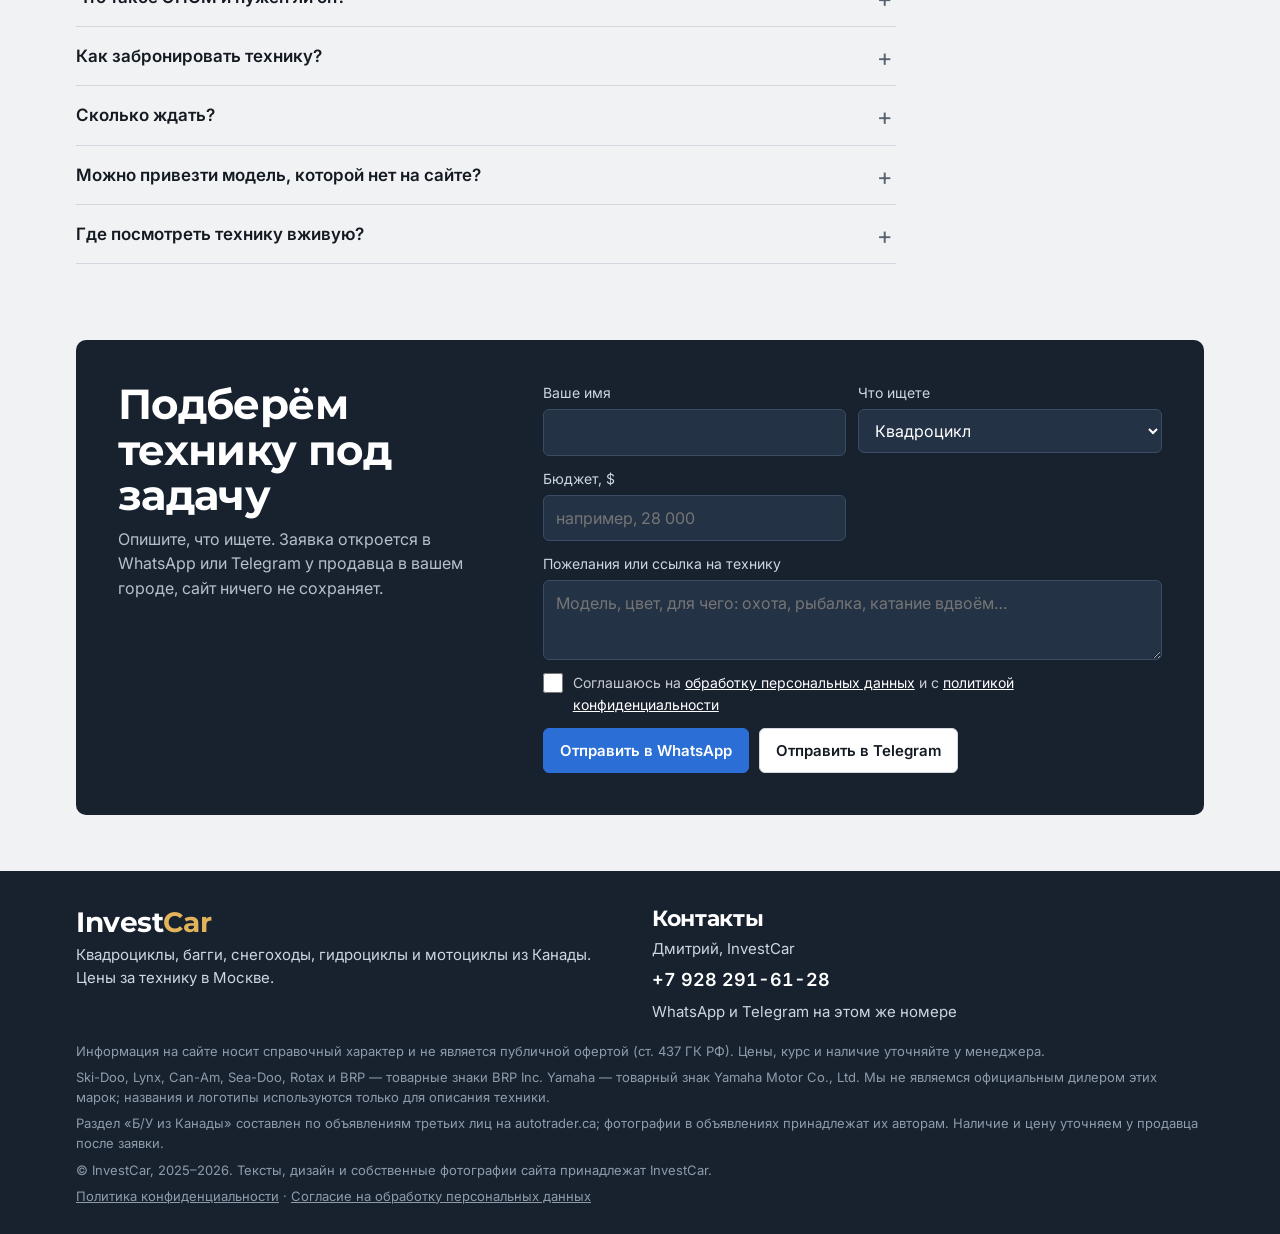
==== commit 5dad654d: "Предзаказ и выкупленные квадроциклы: в РФ конец февраля 2027 (контейнер) Co-Authored-By: Claude Opus" ====
--- a/index.html
+++ b/index.html
@@ -151,7 +151,7 @@
 <div class="toast" id="toast" hidden></div>
 <div class="sheet-bg" id="sheet" hidden></div>
 
-<script src="data.js?v=20261123y"></script>
+<script src="data.js?v=20261123z"></script>
 <script src="used.js?v=20261122e"></script>
 <script src="assets/site.js?v=20261123y"></script>
 <script>
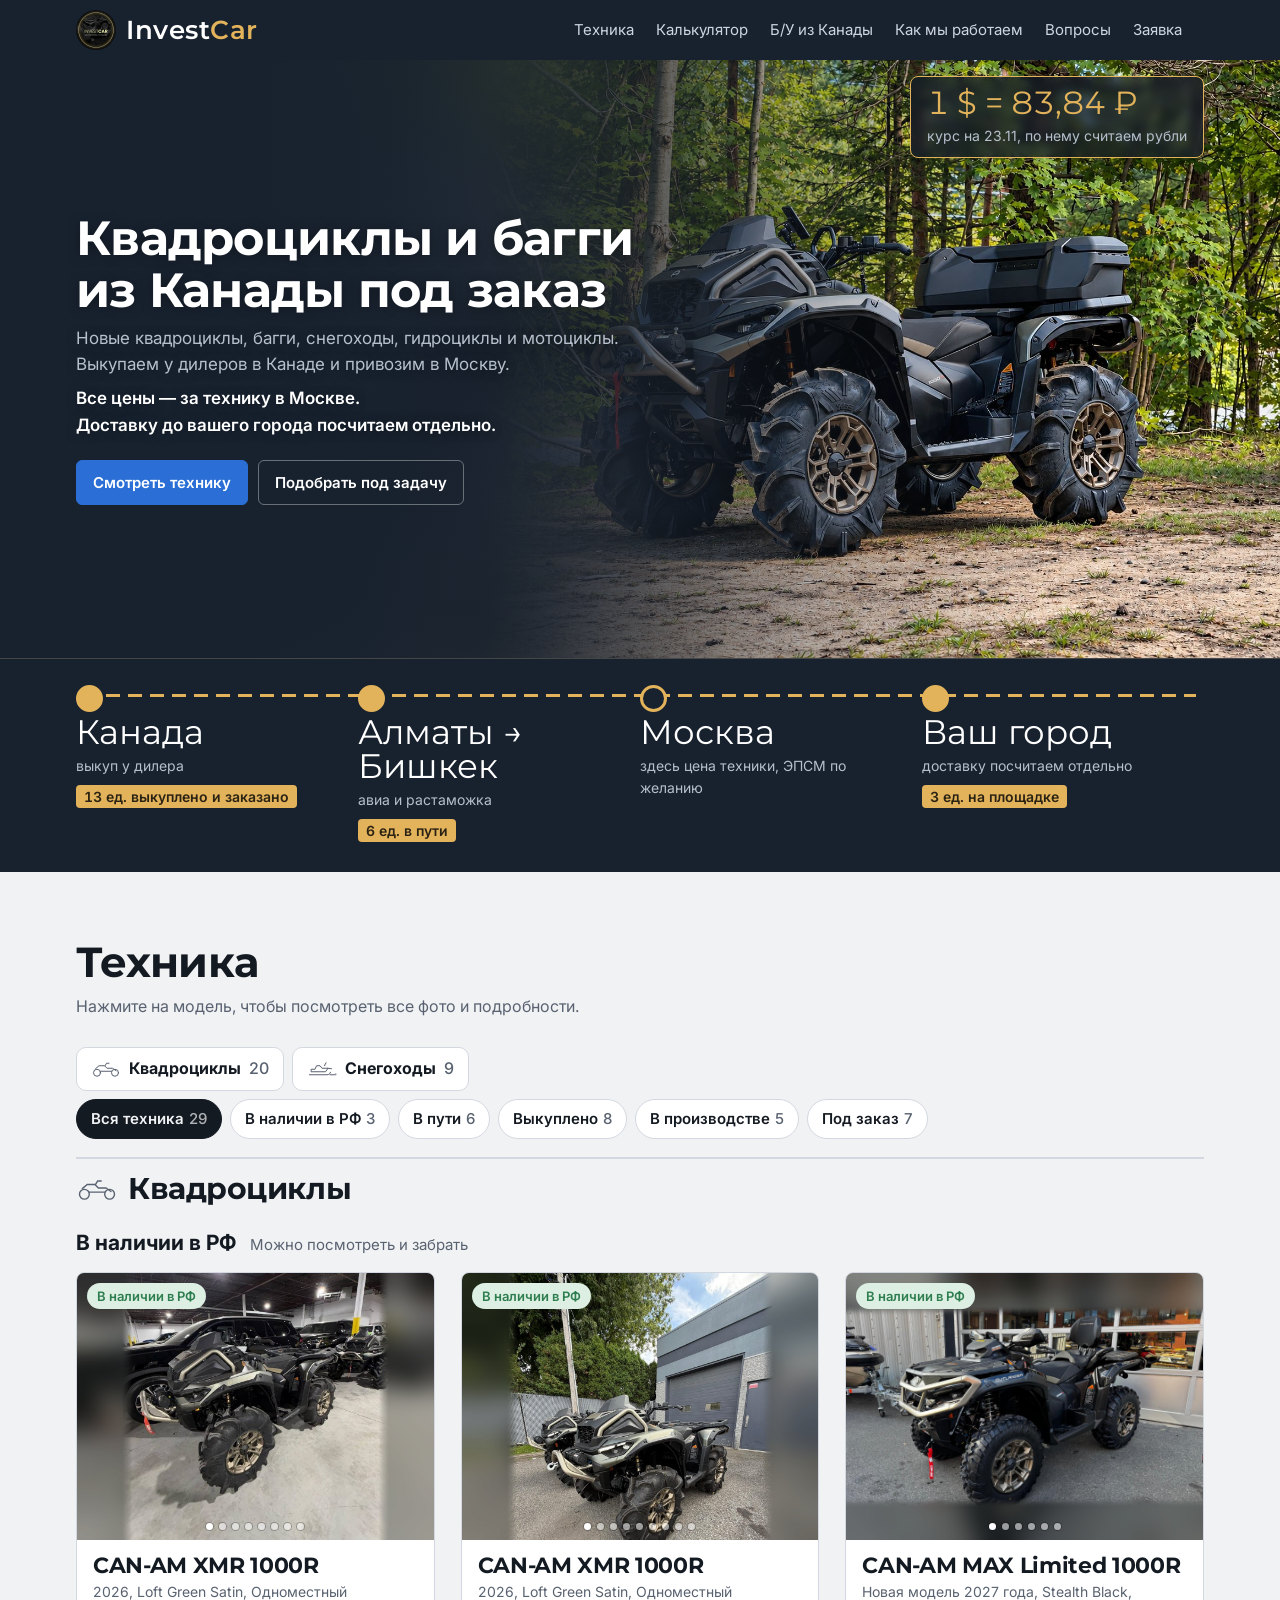
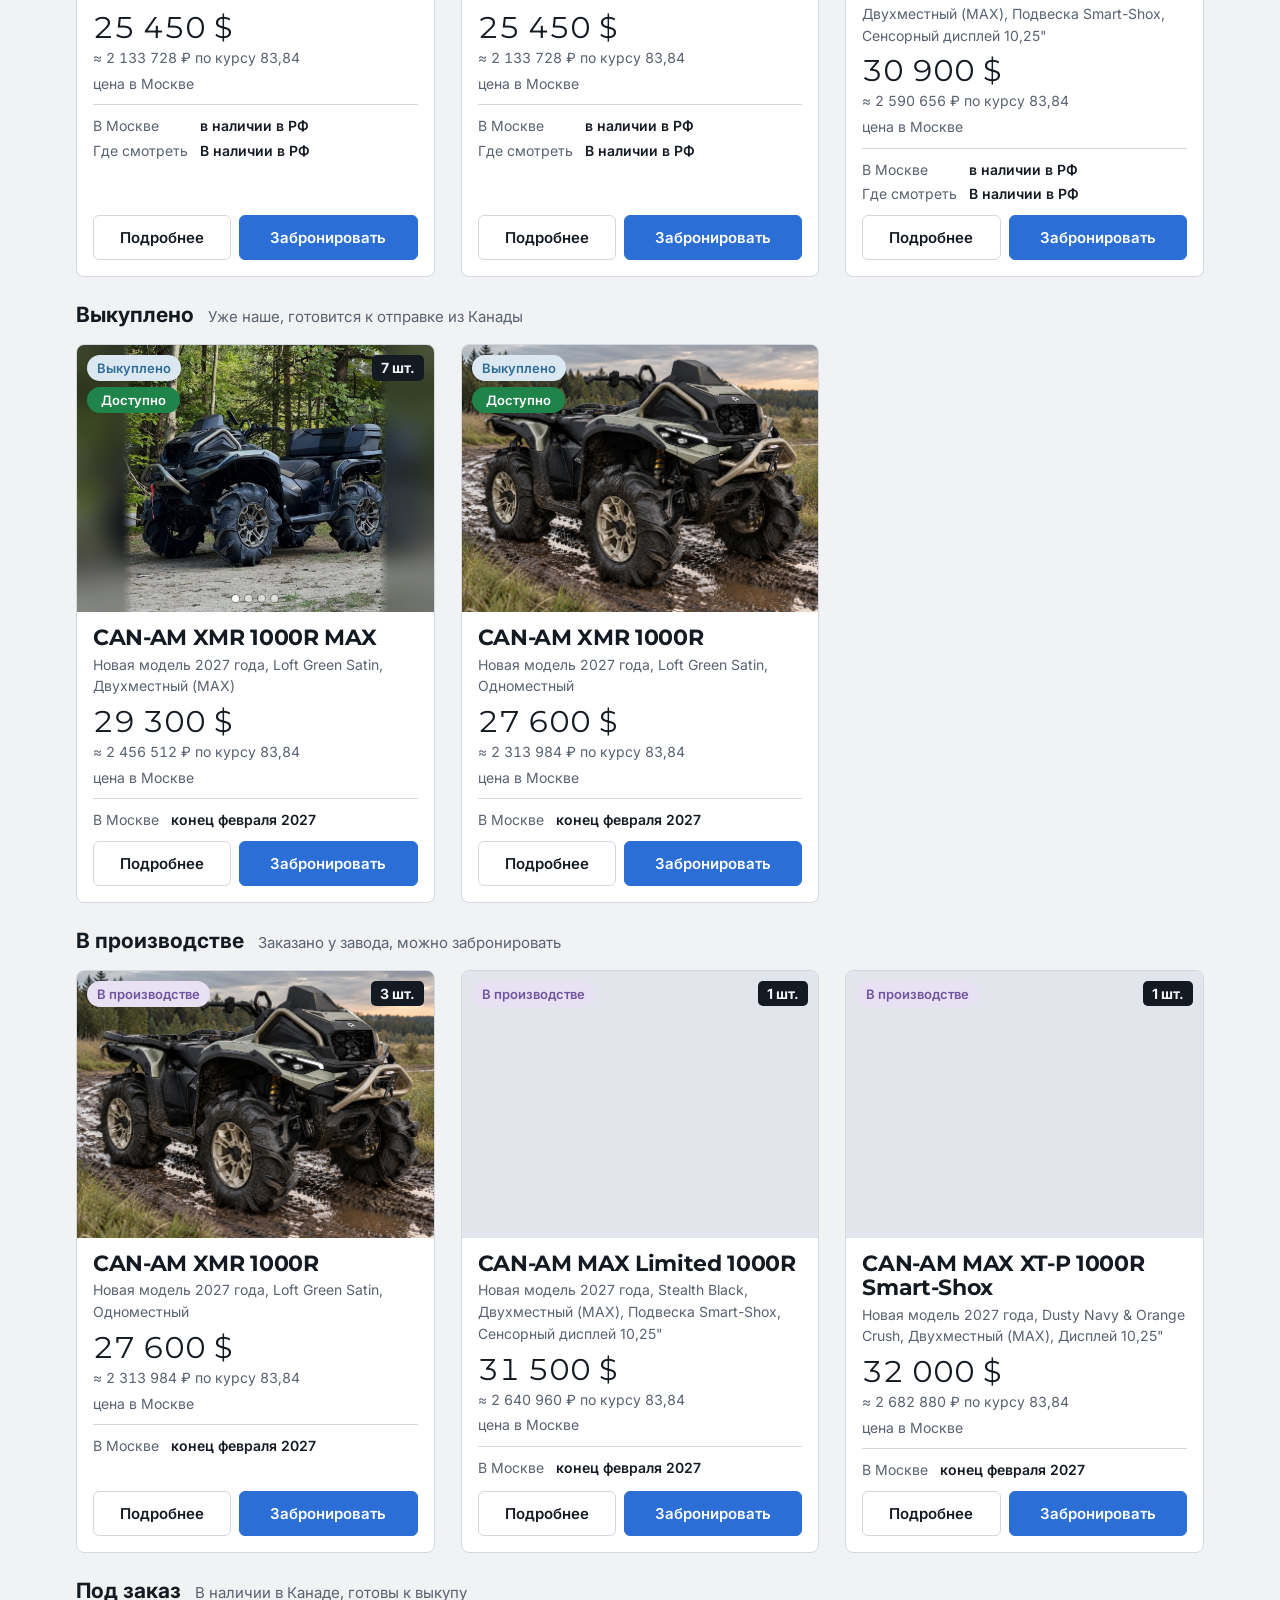
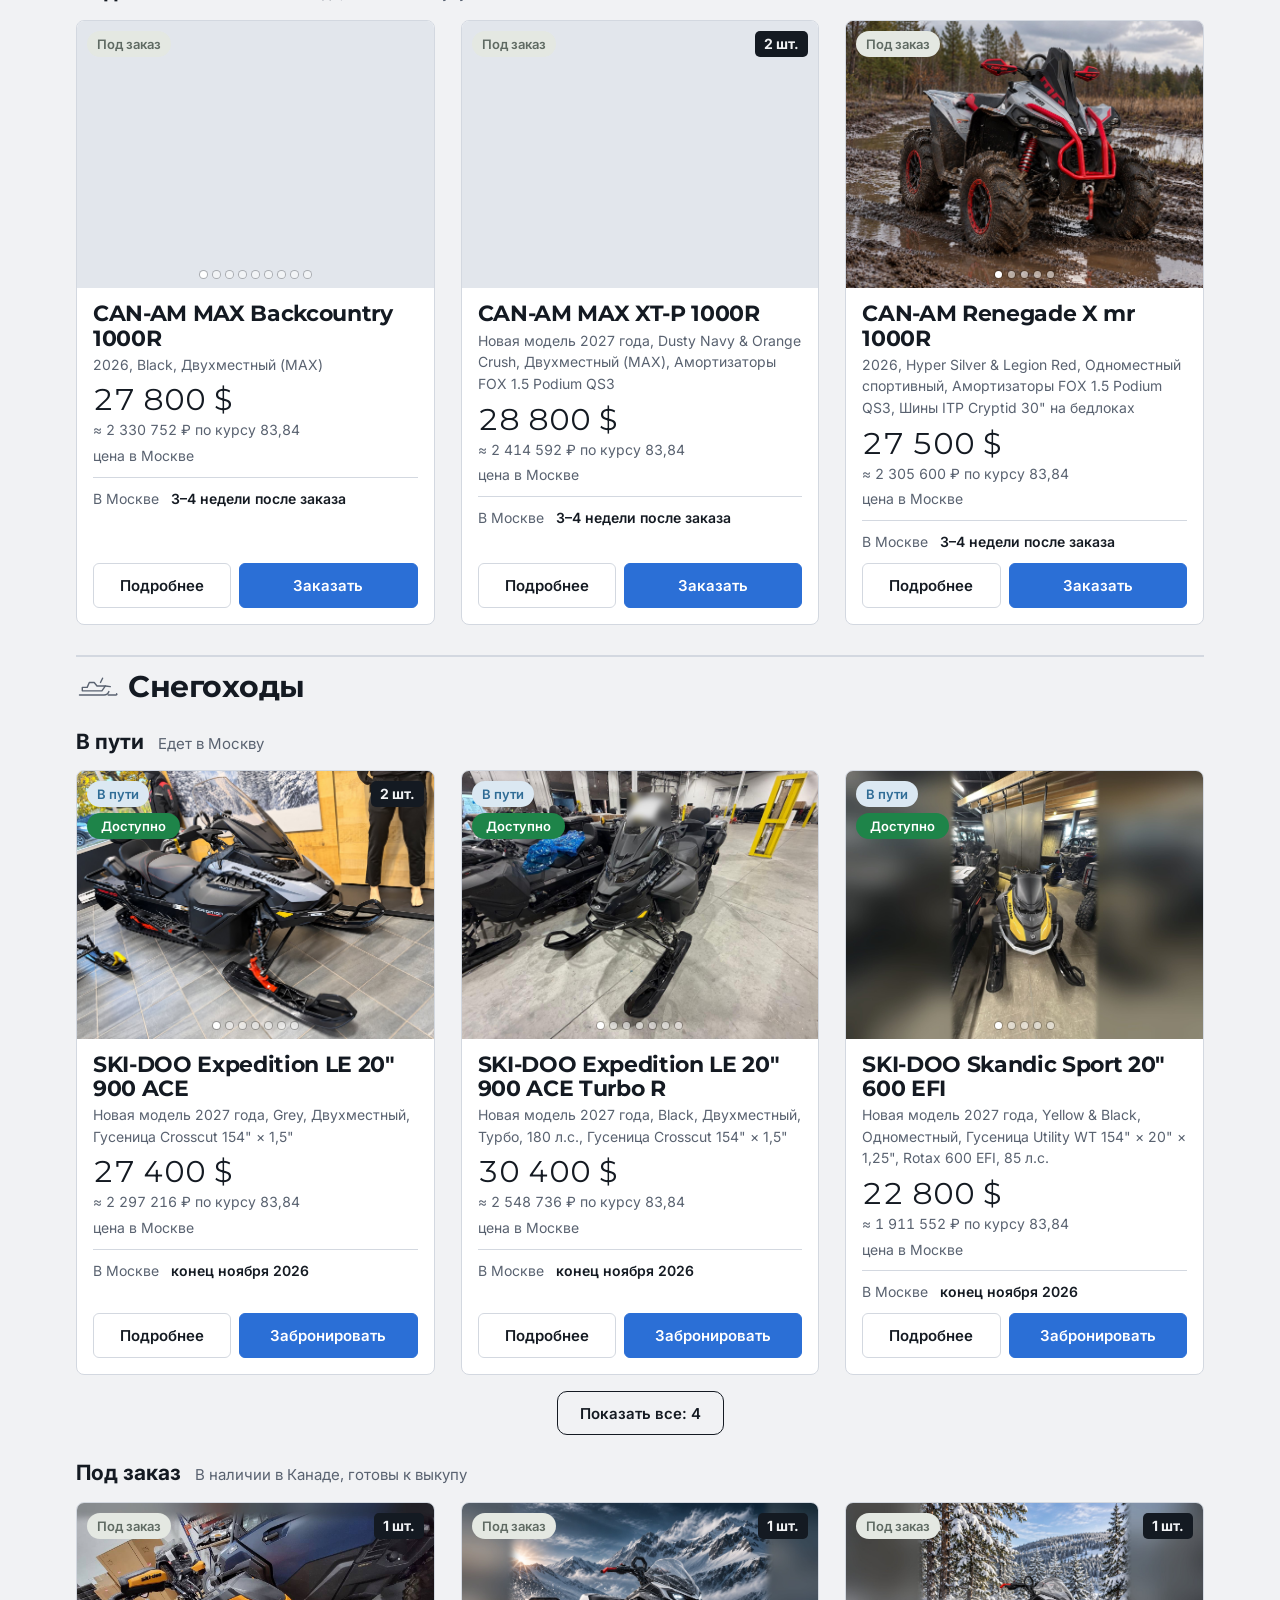
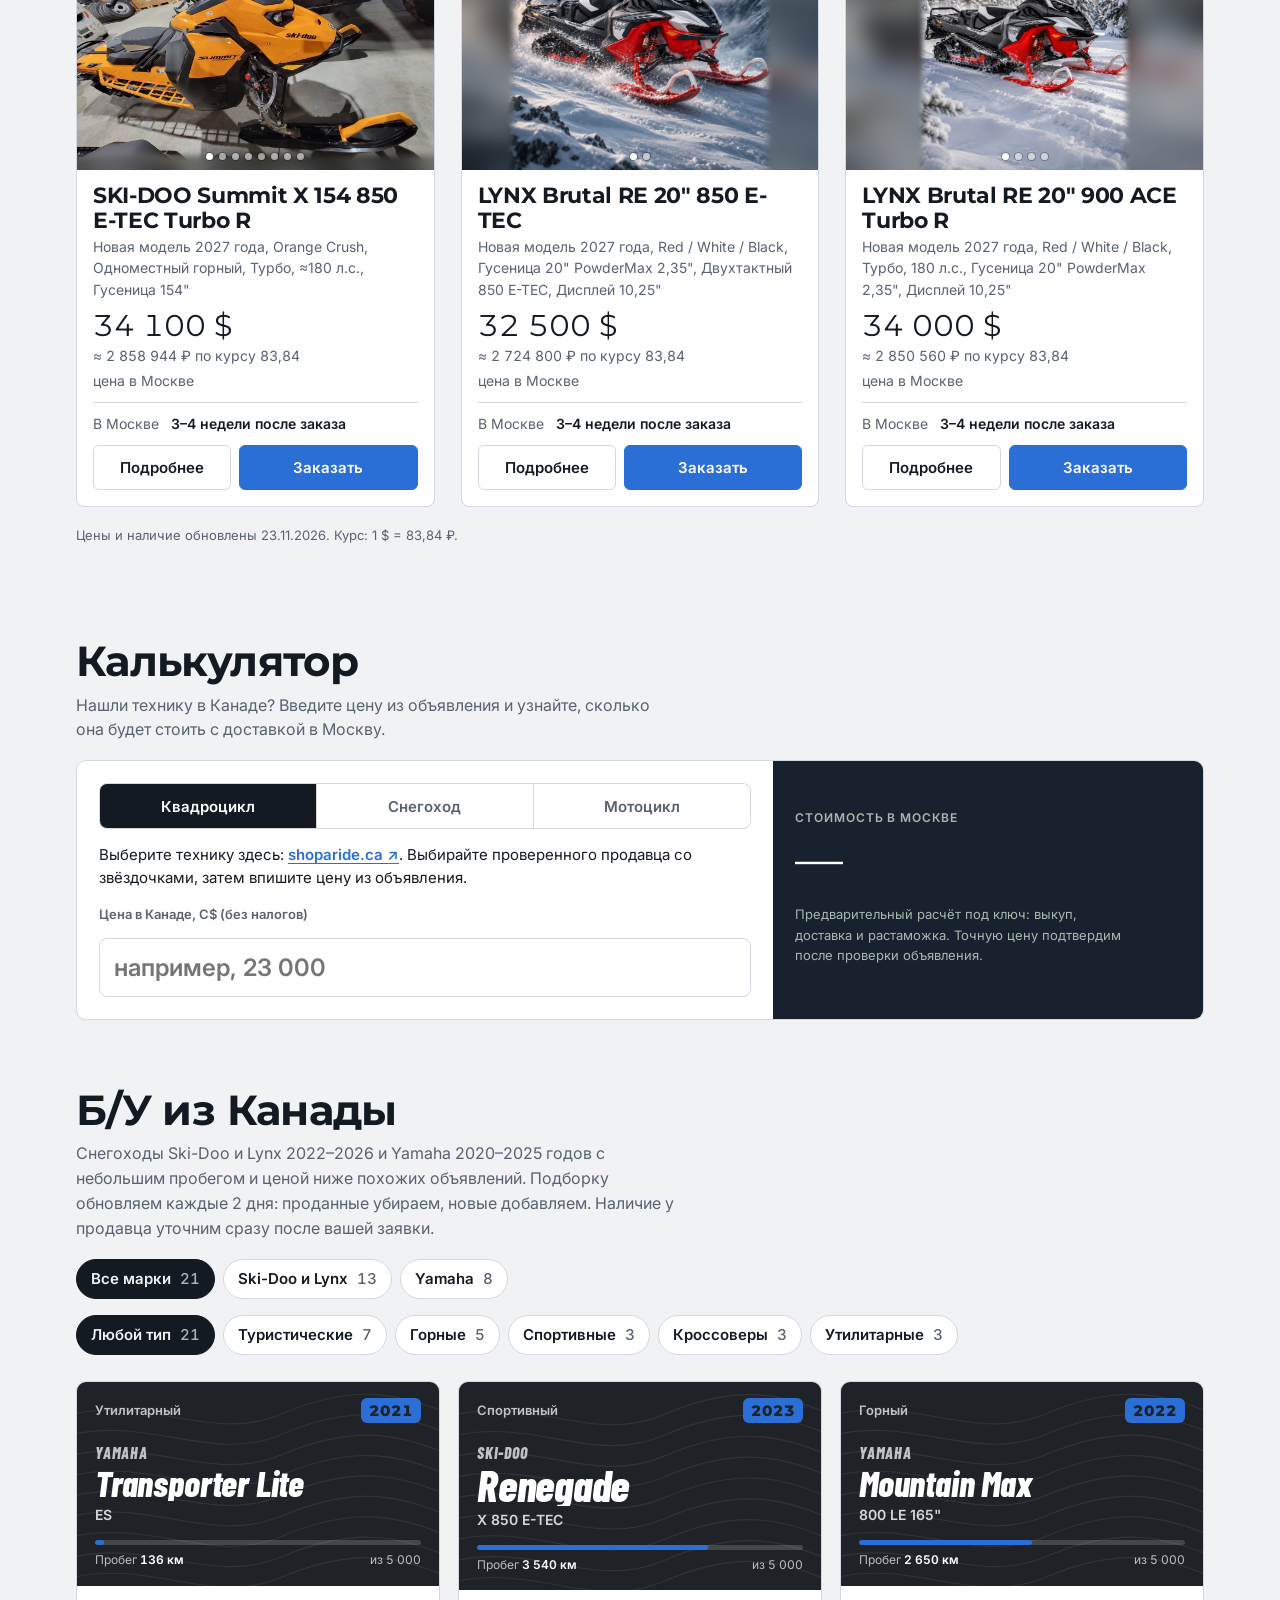
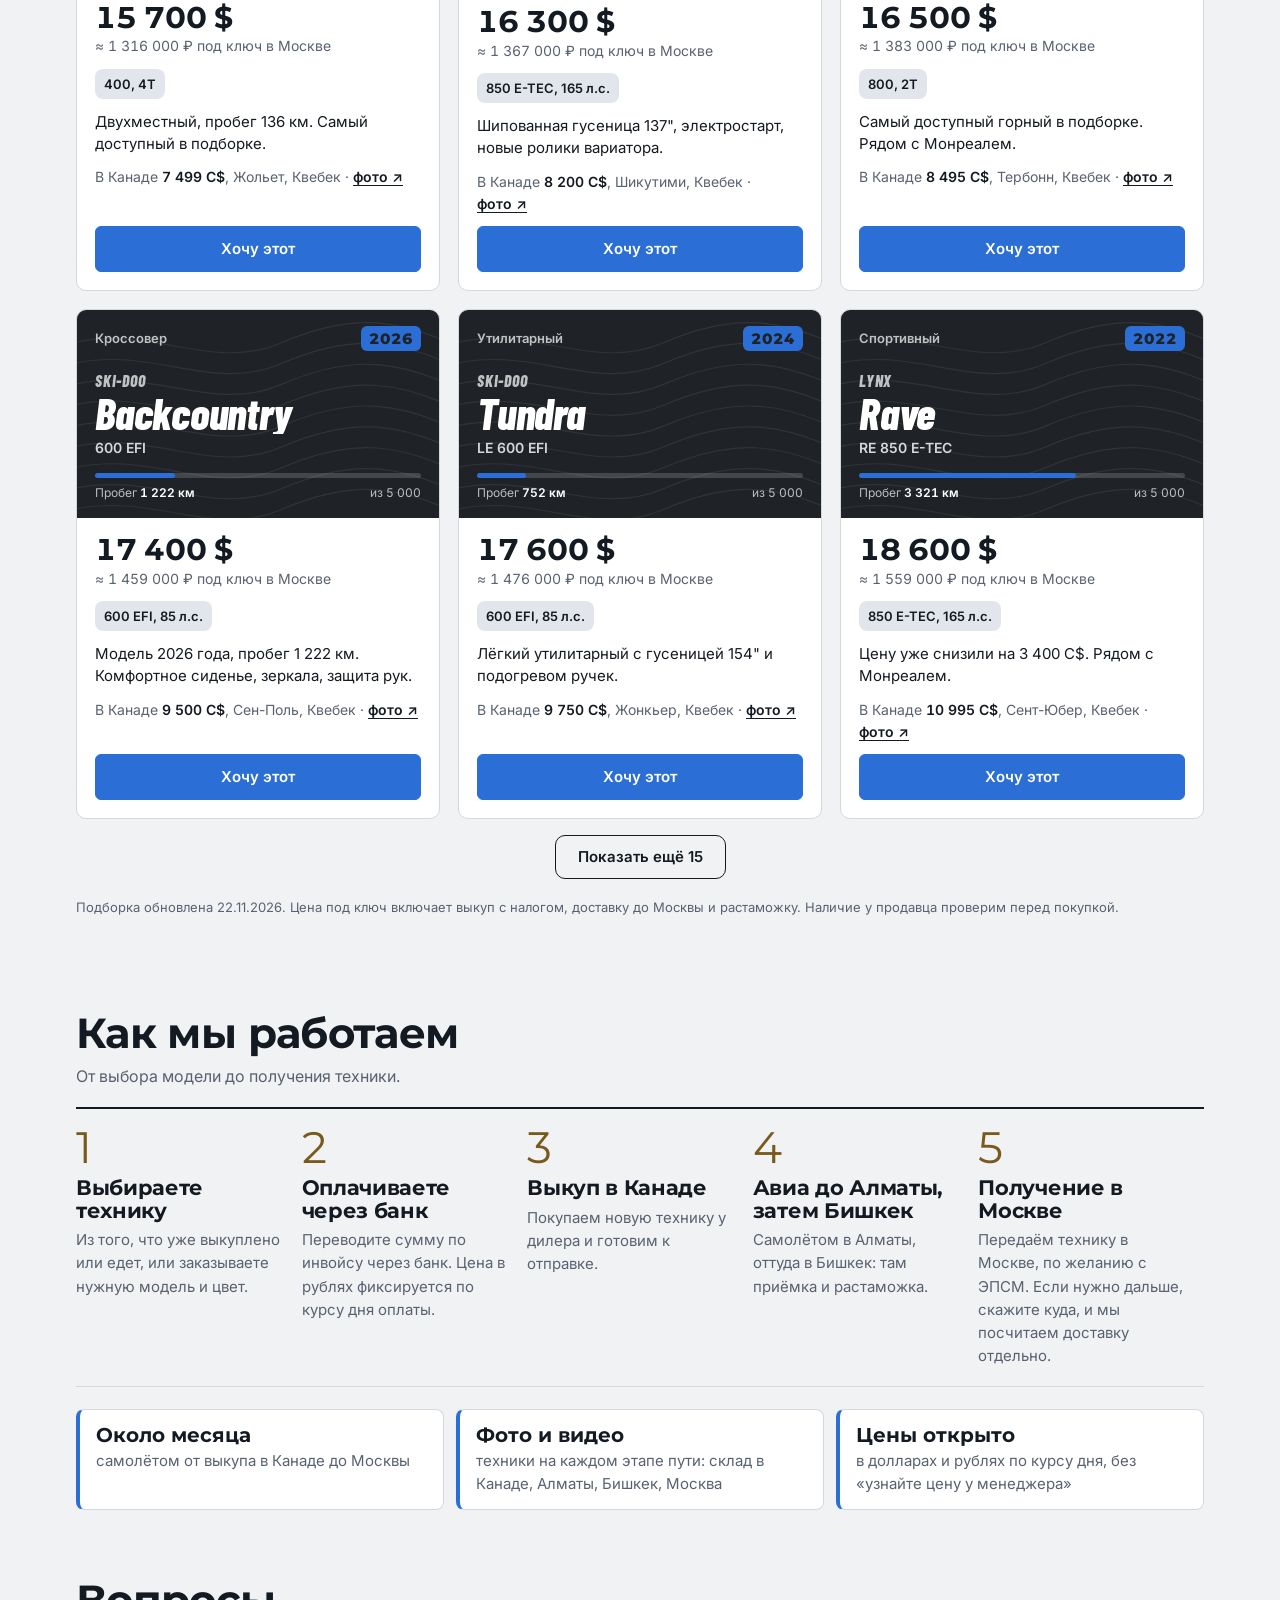
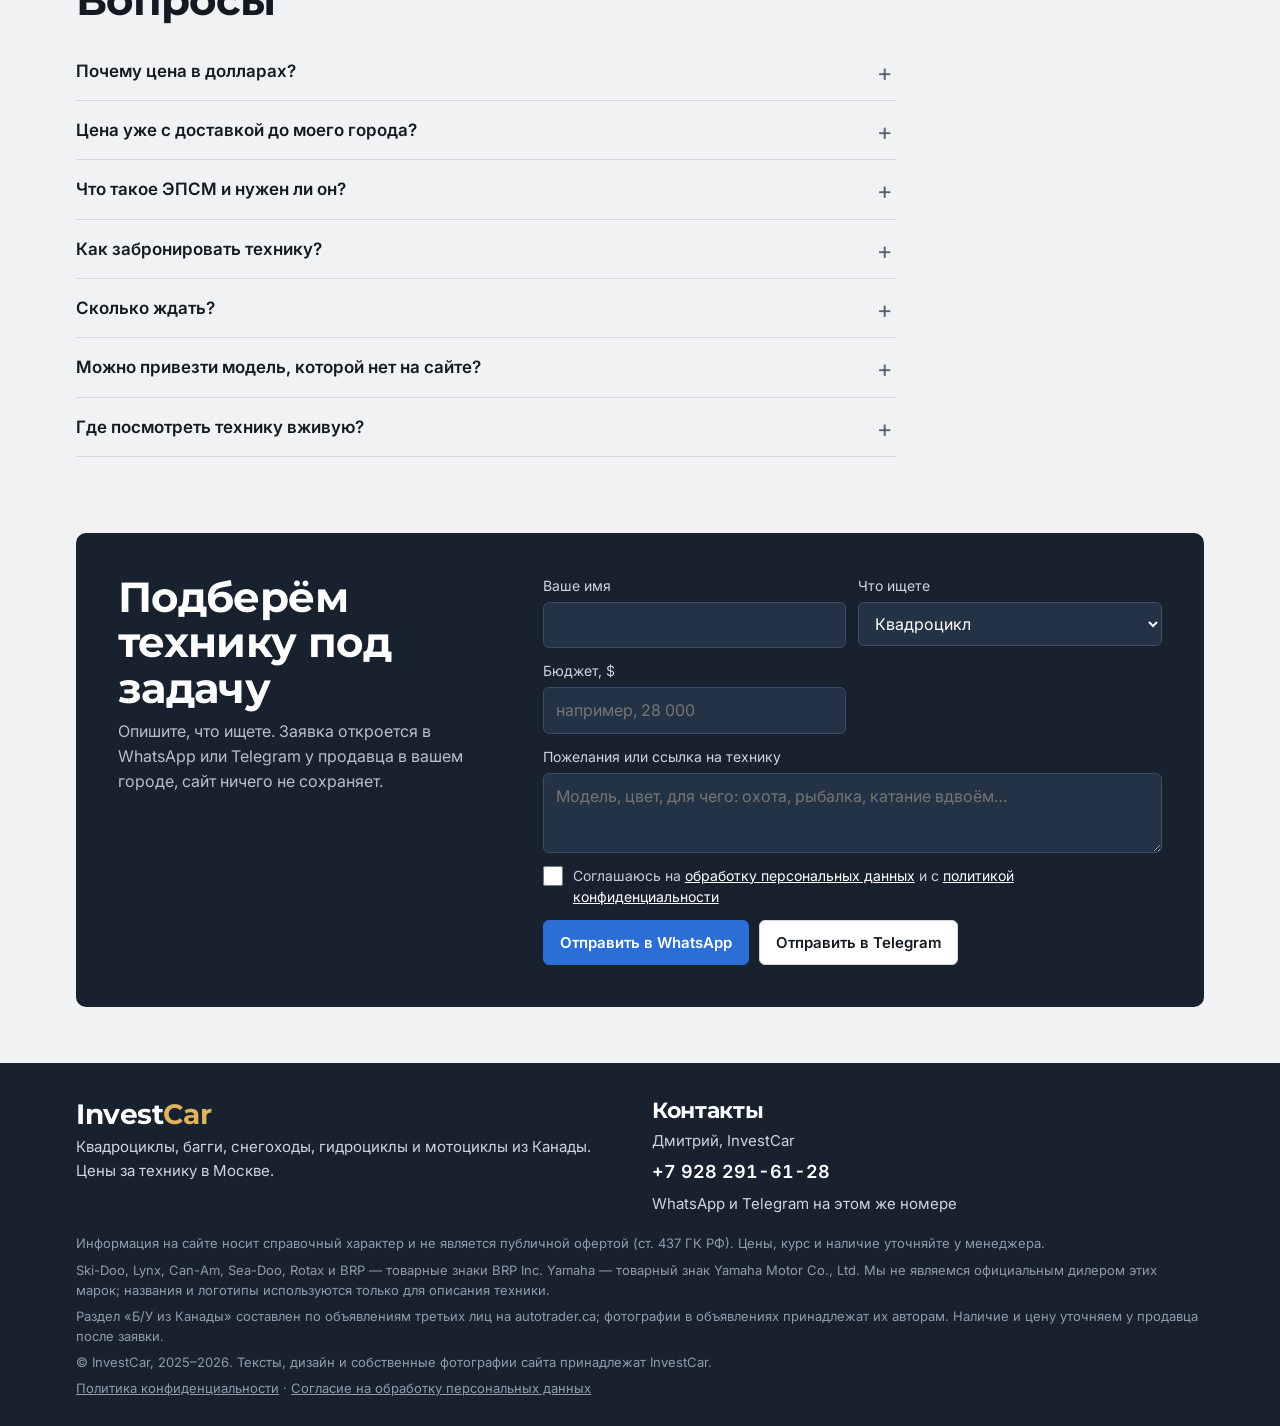
==== commit 9d4a0f71: "Б/У: новые карточки (рельеф, шкала пробега); «Показать все» в каталоге и Б/У; кнопка связи внизу на " ====
--- a/index.html
+++ b/index.html
@@ -5,11 +5,21 @@
 <meta name="viewport" content="width=device-width,initial-scale=1,viewport-fit=cover">
 <meta name="robots" content="noindex">
 <title>InvestCar — квадроциклы, багги, снегоходы, гидроциклы и мотоциклы, цены в Москве</title>
+<meta property="og:type" content="website">
+<meta property="og:site_name" content="InvestCar">
+<meta property="og:title" content="InvestCar — квадроциклы, багги, снегоходы, гидроциклы и мотоциклы, цены в Москве">
+<meta property="og:description" content="Новые квадроциклы, багги, снегоходы, гидроциклы и мотоциклы из Канады. Цены за технику в Москве, в долларах и рублях по курсу на сегодня.">
+<meta property="og:url" content="https://maaae-stack.github.io/InvestCar/">
+<meta property="og:image" content="https://maaae-stack.github.io/InvestCar/img/og.jpg">
+<meta property="og:image:width" content="1200">
+<meta property="og:image:height" content="630">
+<meta property="og:locale" content="ru_RU">
+<meta name="twitter:card" content="summary_large_image">
 <meta name="description" content="Новые квадроциклы, багги, снегоходы, гидроциклы и мотоциклы из Канады. Цены за технику в Москве, в долларах и рублях по курсу на сегодня.">
 <link rel="preconnect" href="https://fonts.googleapis.com">
 <link rel="preconnect" href="https://fonts.gstatic.com" crossorigin>
 <link rel="stylesheet" href="https://fonts.googleapis.com/css2?family=Montserrat:wght@600;700;800&family=Inter:wght@400;500;600;700&family=Barlow+Condensed:ital,wght@1,800&display=swap">
-<link rel="stylesheet" href="assets/site.css?v=20261122d">
+<link rel="stylesheet" href="assets/site.css?v=20261123u">
 <link rel="icon" href="img/favicon.png" type="image/png">
 </head>
 <body>
@@ -81,6 +91,7 @@
         <nav class="filter" id="ucKind" aria-label="Тип снегохода"></nav>
       </div>
       <div class="uc-grid" id="usedList"></div>
+      <button class="more-btn" type="button" id="usedMore" hidden></button>
       <p class="updated" id="usedUpd"></p>
     </div>
   </section>
@@ -153,9 +164,11 @@
 
 <script src="data.js?v=20261123z"></script>
 <script src="used.js?v=20261122e"></script>
-<script src="assets/site.js?v=20261123y"></script>
+<script src="assets/site.js?v=20261123u"></script>
 <script>
 let active = "all";
+const openGrp = new Set();
+const grpLimit = () => matchMedia("(max-width:640px)").matches ? 2 : 3;
 function card(it){
   const w = where(it);
   return `<article class="card">
@@ -185,7 +198,7 @@
     if (!groups.length) return "";
     const H = many ? "h4" : "h3";
     return `<section class="kind" id="kind-${x.k.k}">${many ? `<h3>${KIND_ICON[x.k.k] || ""}${esc(x.k.t)}</h3>` : ""}` +
-      groups.map(y => `<section class="grp"><div class="grp-h"><${H}>${esc(y.g.t)}</${H}><p>${esc(y.g.d)}</p></div><div class="grid">${y.items.map(card).join("")}</div></section>`).join("") + `</section>`;
+      groups.map(y => { const key = x.k.k + ":" + y.g.k, lim = (active !== "all" || openGrp.has(key)) ? y.items.length : grpLimit(), rest = y.items.length - lim; return `<section class="grp"><div class="grp-h"><${H}>${esc(y.g.t)}</${H}><p>${esc(y.g.d)}</p></div><div class="grid">${y.items.slice(0, lim).map(card).join("")}</div>${rest > 0 ? `<button class="more-btn" type="button" data-more="${key}">Показать все: ${y.items.length}</button>` : (openGrp.has(key) && active === "all" ? `<button class="more-btn" type="button" data-more="${key}">Свернуть</button>` : "")}</section>`; }).join("") + `</section>`;
   }).join("");
   document.getElementById("list").innerHTML = html || `<p class="lead">Сейчас обновляем список. Оставьте заявку ниже, и мы подберём технику.</p>`;
 }
@@ -215,6 +228,7 @@
   window.scrollTo({top: el.getBoundingClientRect().top + window.scrollY - top, behavior: "smooth"});
 });
 document.getElementById("filter").addEventListener("click", e => { const b = e.target.closest("[data-f]"); if (!b) return; active = b.dataset.f; render(); });
+document.getElementById("list").addEventListener("click", e => { const b = e.target.closest("[data-more]"); if (!b) return; const k = b.dataset.more, sec = b.closest(".grp"); openGrp.has(k) ? openGrp.delete(k) : openGrp.add(k); render(); if (!openGrp.has(k)) { const t = document.querySelector(`[data-more="${k}"]`); (t ? t.closest(".grp") : sec)?.scrollIntoView({block: "start"}); } });
 document.getElementById("list").addEventListener("click", e => { const b = e.target.closest("[data-ask]"); if (b) askAbout(findModel(b.dataset.ask)); });
 document.getElementById("reqForm").addEventListener("submit", e => {
   e.preventDefault();
--- a/assets/site.css
+++ b/assets/site.css
@@ -343,26 +343,40 @@
 .uc-filters{display:flex;flex-direction:column;gap:8px;margin:0 0 18px}
 .uc-grid{display:grid;grid-template-columns:repeat(auto-fill,minmax(290px,1fr));gap:18px}
 .uc{background:var(--paper);border:1px solid var(--line);border-radius:10px;overflow:hidden;display:flex;flex-direction:column}
-.uc-plate{--brand:#fdbe00;position:relative;display:block;height:178px;background:#1f2328;color:#fff;text-decoration:none;overflow:hidden;isolation:isolate}
-.uc-plate.is-yam{--brand:#3d7bff}
-.uc-stripe{position:absolute;left:-12%;bottom:30px;width:94%;height:46px;background:var(--brand);transform:skewX(-24deg);transform-origin:left;z-index:-1;opacity:.95}
-.uc-stripe::after{content:"";position:absolute;left:102%;top:0;width:14%;height:100%;background:var(--brand);opacity:.45}
-.uc-kind{position:absolute;left:18px;top:14px;font-size:13px;font-weight:600;color:rgba(255,255,255,.72)}
-.uc-year{position:absolute;right:16px;top:8px;font-family:"Barlow Condensed",var(--f-head);font-weight:800;font-style:italic;font-size:44px;line-height:1;color:transparent;-webkit-text-stroke:1.5px rgba(255,255,255,.55)}
-.uc-fam{position:absolute;left:16px;bottom:78px;max-width:calc(100% - 32px);font-family:"Barlow Condensed",var(--f-head);font-weight:800;font-style:italic;font-size:clamp(40px,5.2vw,52px);line-height:.9;letter-spacing:-.01em;white-space:nowrap;overflow:hidden;text-overflow:ellipsis}
-.uc-trim{position:absolute;left:18px;bottom:40px;max-width:calc(100% - 64px);font-weight:700;font-size:15px;line-height:1.15;color:#1f2328;white-space:nowrap;overflow:hidden;text-overflow:ellipsis}
-.is-yam .uc-trim{color:#fff}
-.uc-photo{position:absolute;left:18px;bottom:11px;font-size:13px;font-weight:600;color:rgba(255,255,255,.8);text-decoration:underline;text-underline-offset:3px;text-decoration-color:rgba(255,255,255,.35)}
-.uc-plate:hover .uc-photo,.uc-plate:focus-visible .uc-photo{color:#fff;text-decoration-color:var(--brand)}
+.uc-plate{position:relative;display:flex;flex-direction:column;min-height:186px;padding:16px 18px 16px;background:#1f2328;color:#fff;text-decoration:none;overflow:hidden;isolation:isolate}
+.uc-topo{position:absolute;inset:0;width:100%;height:100%;z-index:-1}
+.uc-topo path{fill:none;stroke:rgba(255,255,255,.075);stroke-width:1}
+.uc-row{display:flex;align-items:center;justify-content:space-between;gap:10px}
+.uc-kind{font-size:13px;font-weight:600;color:rgba(255,255,255,.72)}
+.uc-year{font-family:var(--f-head);font-weight:800;font-size:15px;line-height:1;color:#1f2328;background:var(--signal);border-radius:6px;padding:5px 8px}
+.uc-make{margin-top:18px;font-family:"Barlow Condensed",var(--f-head);font-weight:800;font-style:italic;font-size:16px;letter-spacing:.05em;text-transform:uppercase;color:rgba(255,255,255,.72)}
+.uc-fam{font-family:"Barlow Condensed",var(--f-head);font-weight:800;font-style:italic;font-size:clamp(36px,4.6vw,44px);line-height:.92;letter-spacing:-.005em;white-space:nowrap;overflow:hidden;text-overflow:ellipsis}
+.uc-trim{margin-top:3px;font-size:14px;font-weight:600;color:rgba(255,255,255,.82);white-space:nowrap;overflow:hidden;text-overflow:ellipsis}
+.uc-km{margin-top:auto;padding-top:14px}
+.uc-bar{display:block;height:5px;border-radius:5px;background:rgba(255,255,255,.16);overflow:hidden}
+.uc-bar i{display:block;height:100%;background:var(--signal);border-radius:5px}
+.uc-kml{display:flex;justify-content:space-between;margin-top:6px;font-size:12px;color:rgba(255,255,255,.7)}
+.uc-kml b{color:#fff;font-weight:600}
+.uc-plate:hover .uc-fam,.uc-plate:focus-visible .uc-fam{color:var(--signal)}
 .uc-body{padding:16px 18px 18px;display:flex;flex-direction:column;gap:12px;flex:1}
 .uc-price{display:flex;flex-direction:column;gap:2px}
 .uc-usd{font-family:var(--f-head);font-weight:700;font-size:30px;line-height:1.05;letter-spacing:-.01em}
 .uc-rub{font-size:14px;color:var(--fog)}
-.uc-spec{display:grid;grid-template-columns:auto 1fr;gap:0;margin:0;border-top:1px solid var(--line);border-bottom:1px solid var(--line)}
-.uc-spec div{padding:9px 14px 9px 0}
-.uc-spec div+div{padding-left:14px;border-left:1px solid var(--line)}
-.uc-spec dt{font-size:12px;color:var(--fog)}
-.uc-spec dd{margin:0;font-weight:600;font-size:15px}
+.uc-chips{display:flex;flex-wrap:wrap;gap:6px}
+.uc-chips span{font-size:13px;font-weight:600;background:var(--paper-2);border-radius:8px;padding:5px 9px}
+.uc-where a{color:var(--ink);font-weight:600;text-underline-offset:3px;white-space:nowrap}
+.uc-fam.is-long{font-size:clamp(30px,3.7vw,36px);line-height:1}
+.uc-more{display:none}
+.more-btn{display:block;margin:16px auto 0;min-height:44px;padding:0 22px;border-radius:10px;border:1.5px solid var(--ink);background:transparent;color:var(--ink);font:600 15px/1 var(--f-body,inherit);cursor:pointer}
+.more-btn:hover{background:var(--ink);color:var(--paper)}
+.cbar{display:none}
+@media (max-width:820px){
+  .cbar{display:flex;gap:8px;position:fixed;left:0;right:0;bottom:0;z-index:30;padding:10px 12px calc(10px + env(safe-area-inset-bottom));background:var(--paper);border-top:1px solid var(--line);box-shadow:0 -6px 18px rgba(0,0,0,.08);transition:transform .25s}
+  .cbar .btn{flex:1;min-height:46px;justify-content:center}
+  .cbar.off{transform:translateY(110%)}
+  body.has-cbar{padding-bottom:calc(70px + env(safe-area-inset-bottom))}
+  .toast{bottom:84px}
+}
 .uc-note{margin:0;font-size:15px;line-height:1.45}
 .uc-where{margin:0;font-size:14px;color:var(--fog)}
 .uc-where b{color:var(--ink);font-weight:600}
@@ -371,10 +385,7 @@
 /* Scroll reveal */
 .rv{opacity:0;transform:translateY(22px)}
 .rv.in{opacity:1;transform:none;transition:opacity .6s cubic-bezier(.2,.7,.2,1) var(--rd,0ms),transform .7s cubic-bezier(.2,.7,.2,1) var(--rd,0ms)}
-.uc.rv .uc-stripe{transform:skewX(-24deg) scaleX(0)}
-.uc.rv.in .uc-stripe{transform:skewX(-24deg) scaleX(1);transition:transform .8s cubic-bezier(.2,.7,.2,1) calc(var(--rd,0ms) + 180ms)}
 @media (prefers-reduced-motion:reduce){.rv{opacity:1;transform:none}}
-.uc-fam.is-long{font-size:clamp(32px,4vw,40px)}
 
 /* Обещания и юридическое */
 .promise{list-style:none;margin:22px 0 0;padding:0;display:grid;grid-template-columns:repeat(auto-fit,minmax(220px,1fr));gap:12px}
@@ -394,3 +405,4 @@
 main.legal mark{background:#fff2b8;color:#1f2328;padding:0 3px;border-radius:3px}
 main.legal .back{font-weight:600}
 .legal-foot .small{margin:0}
+.model>*{min-width:0}
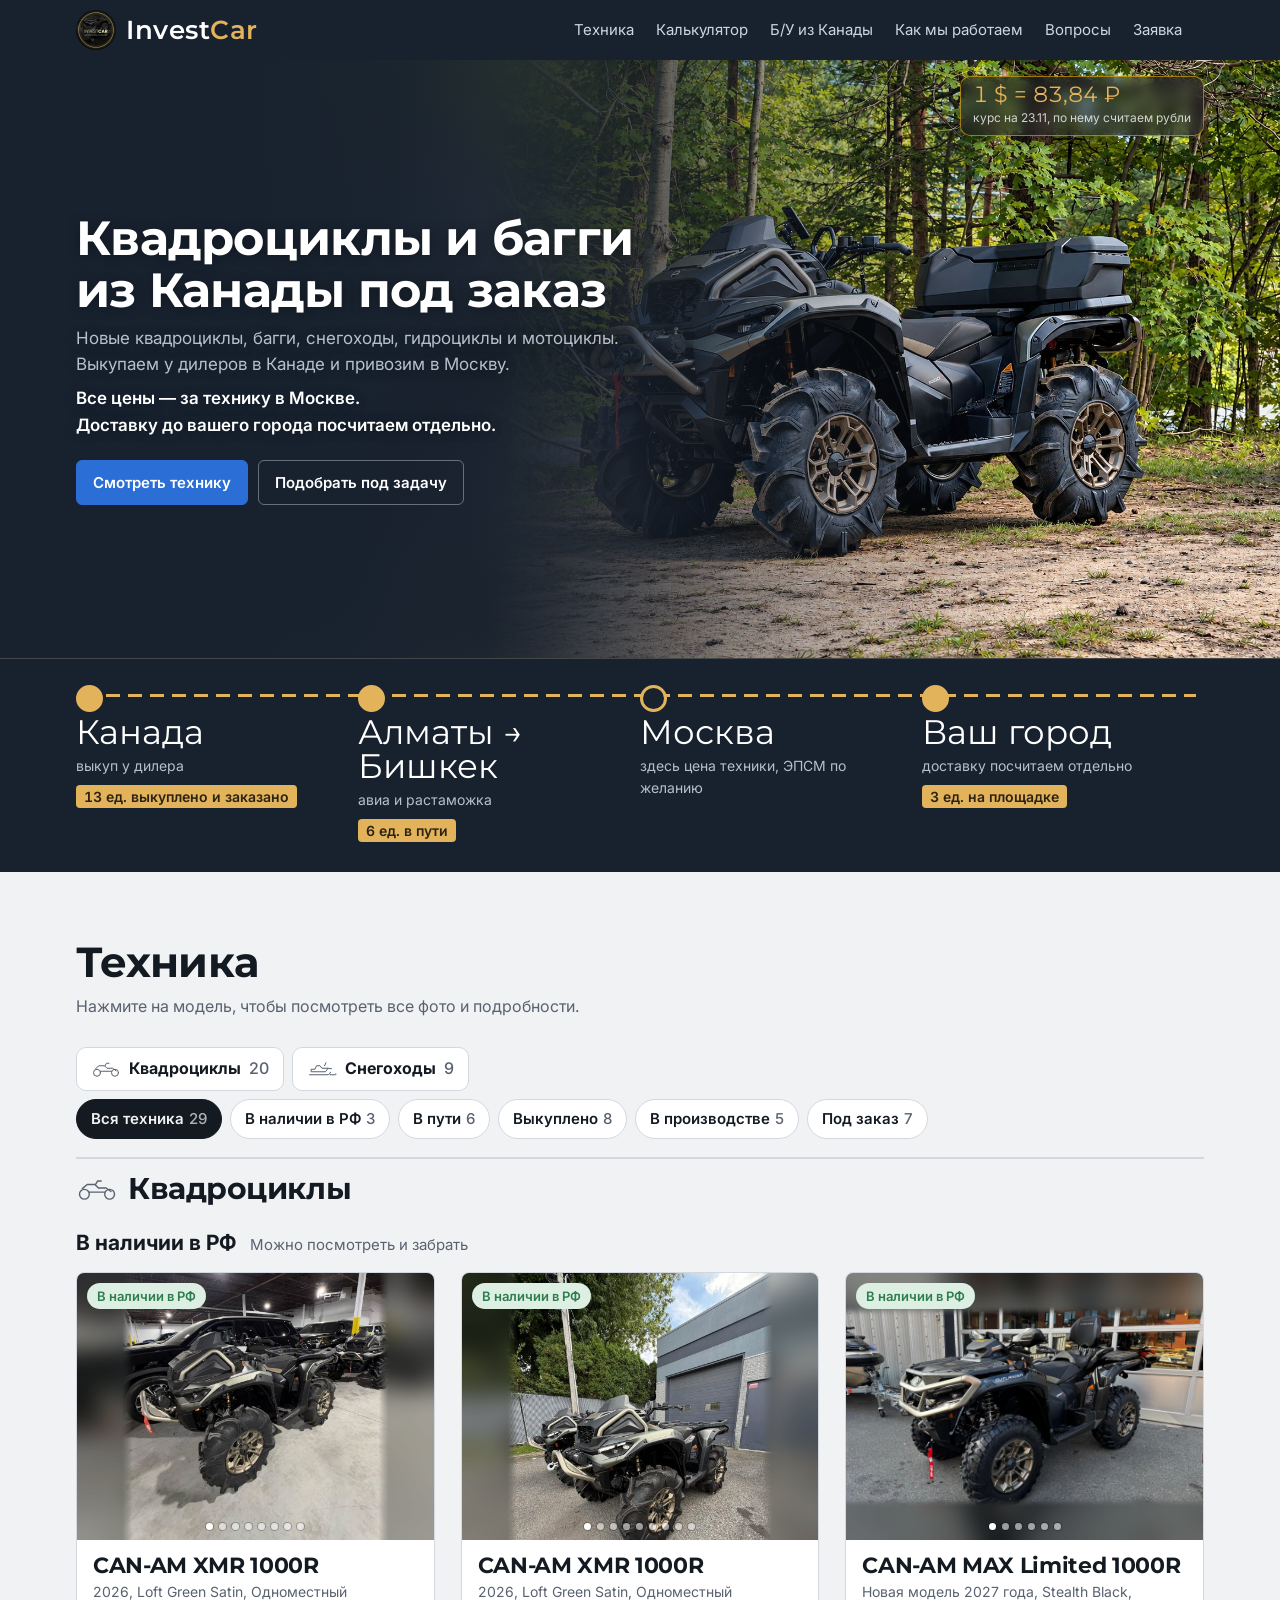
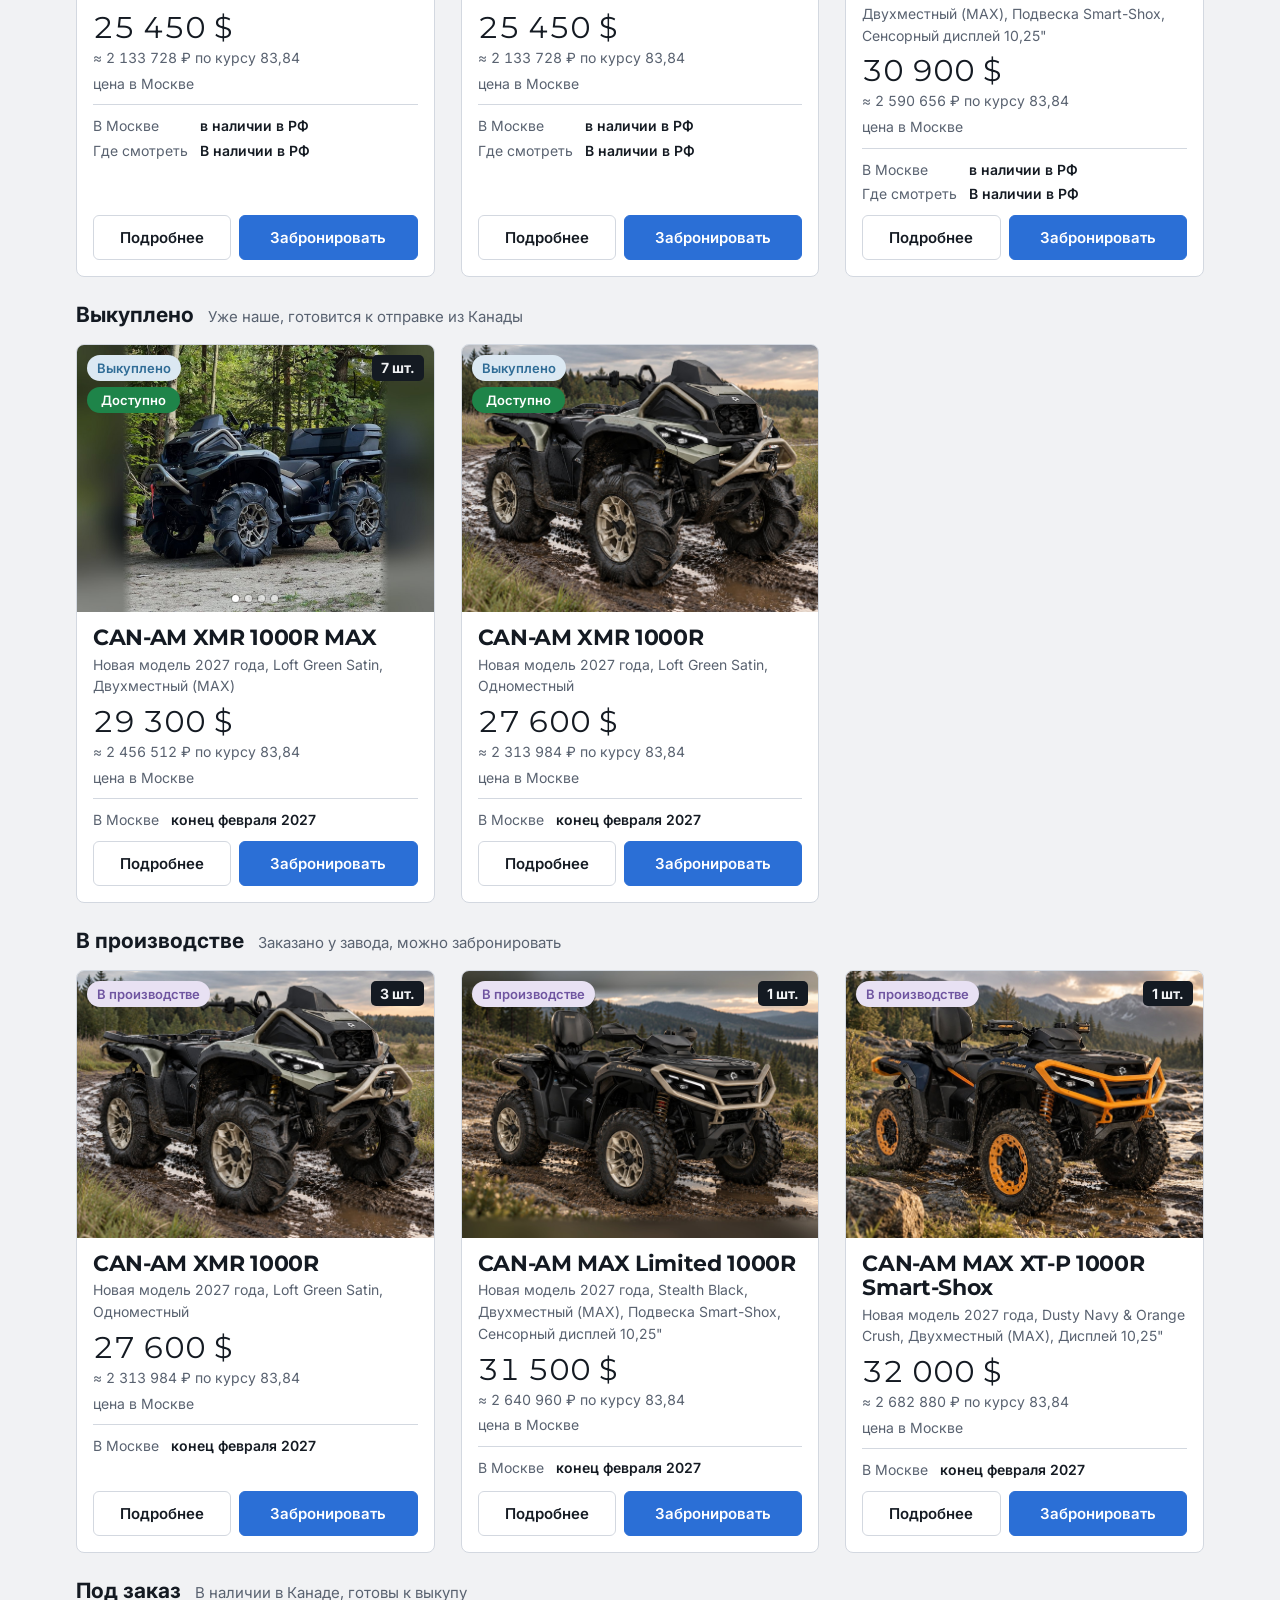
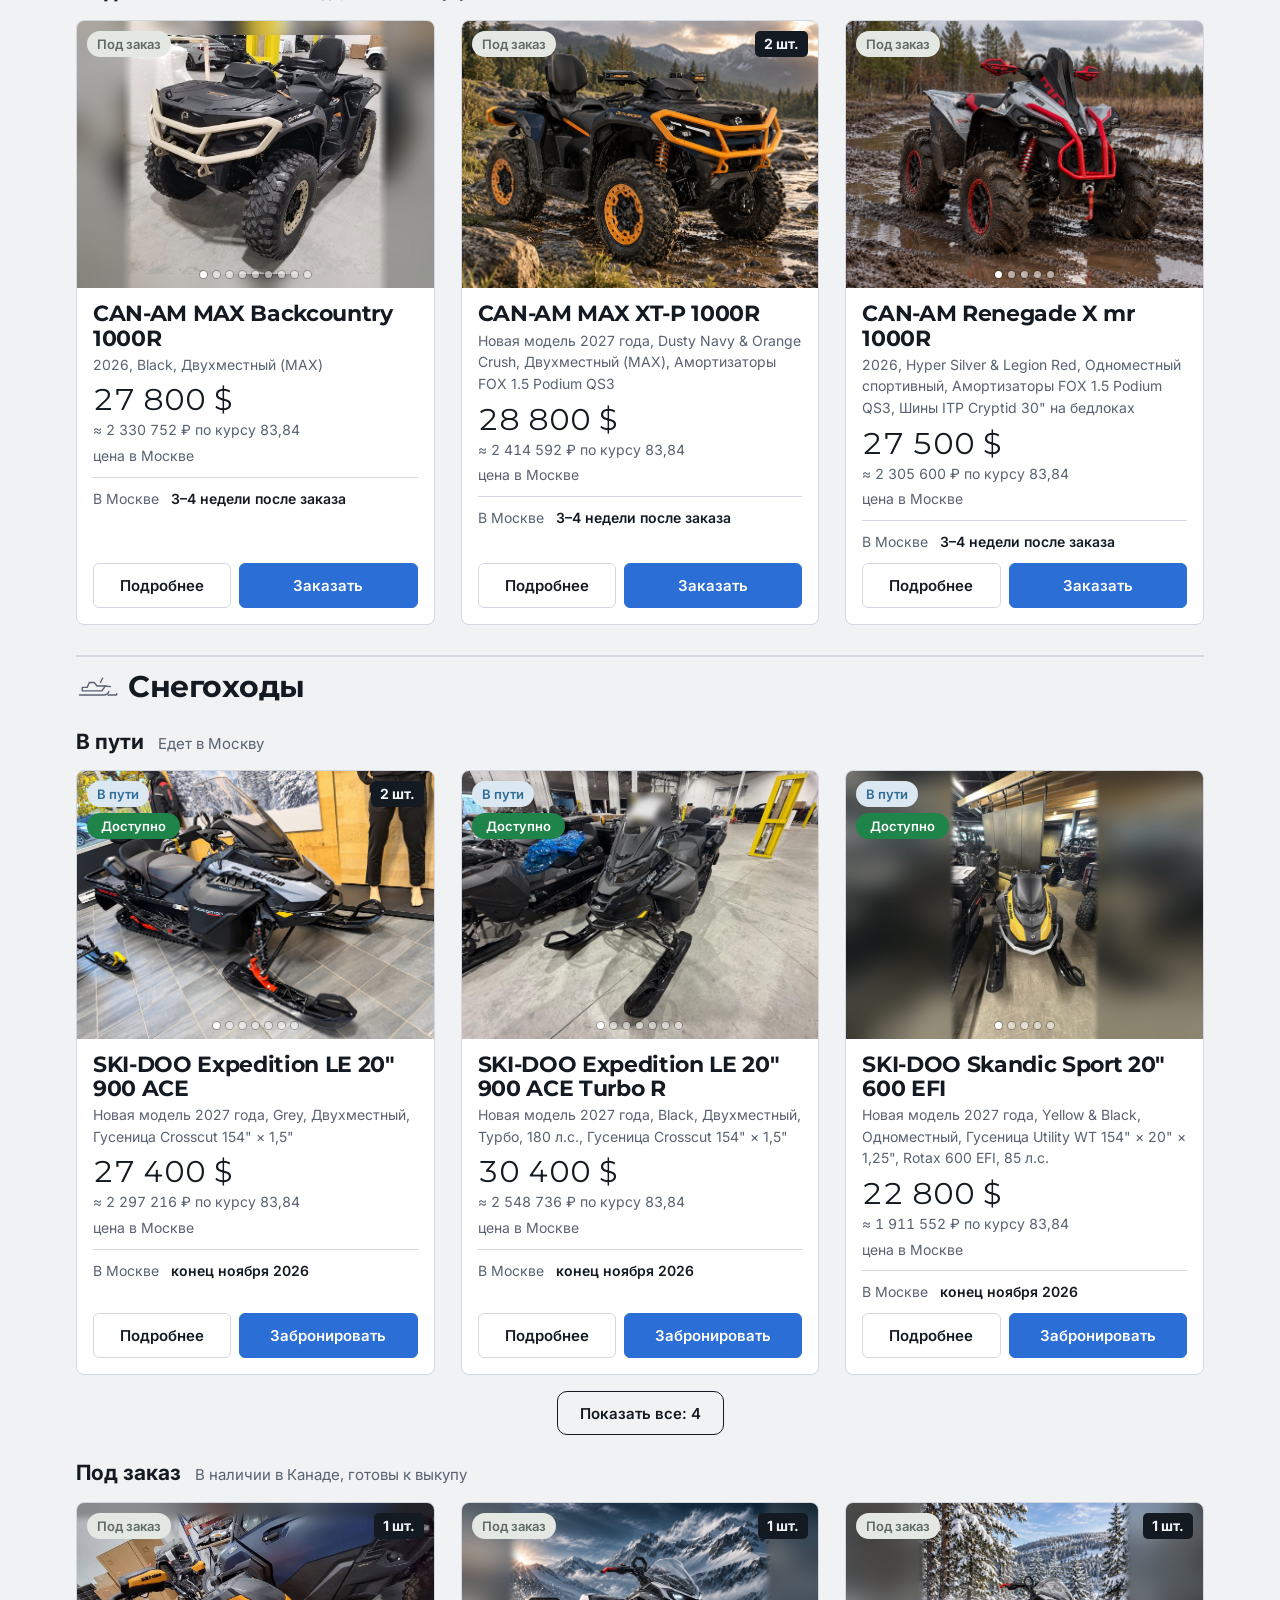
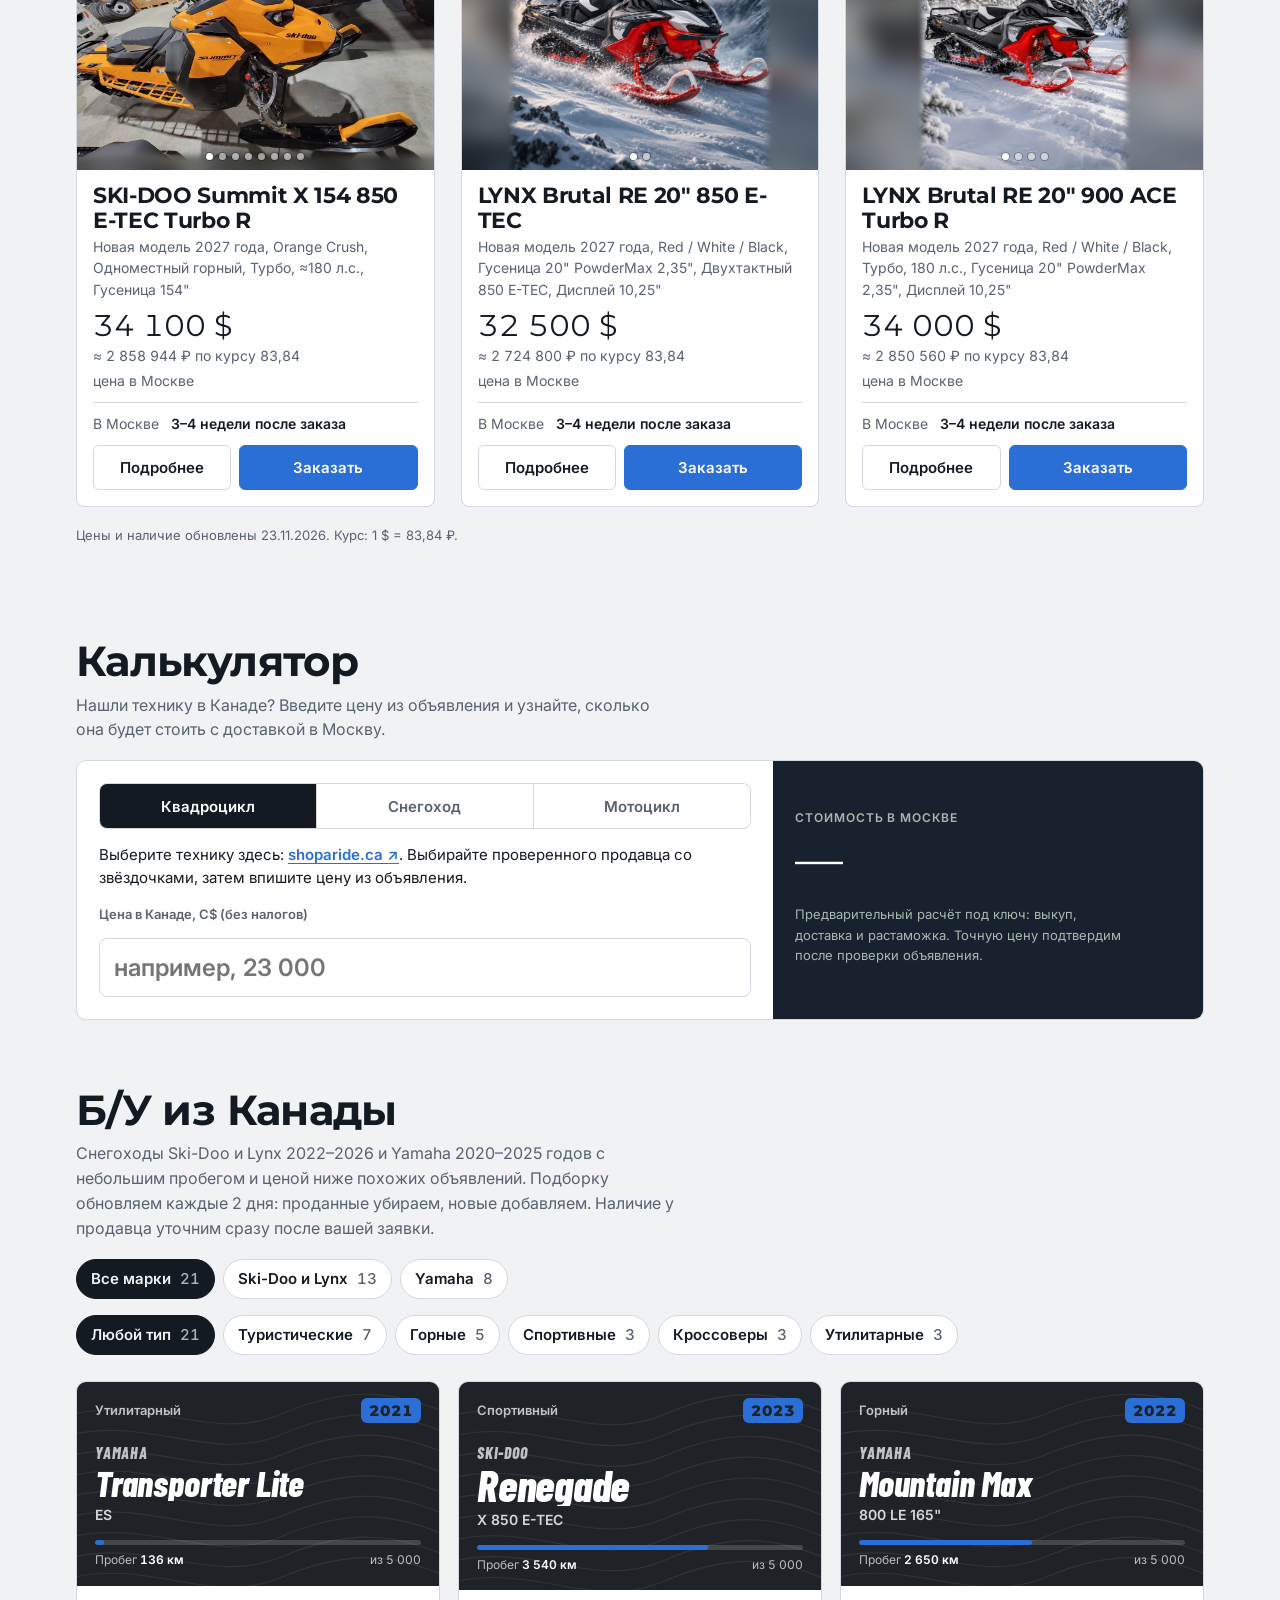
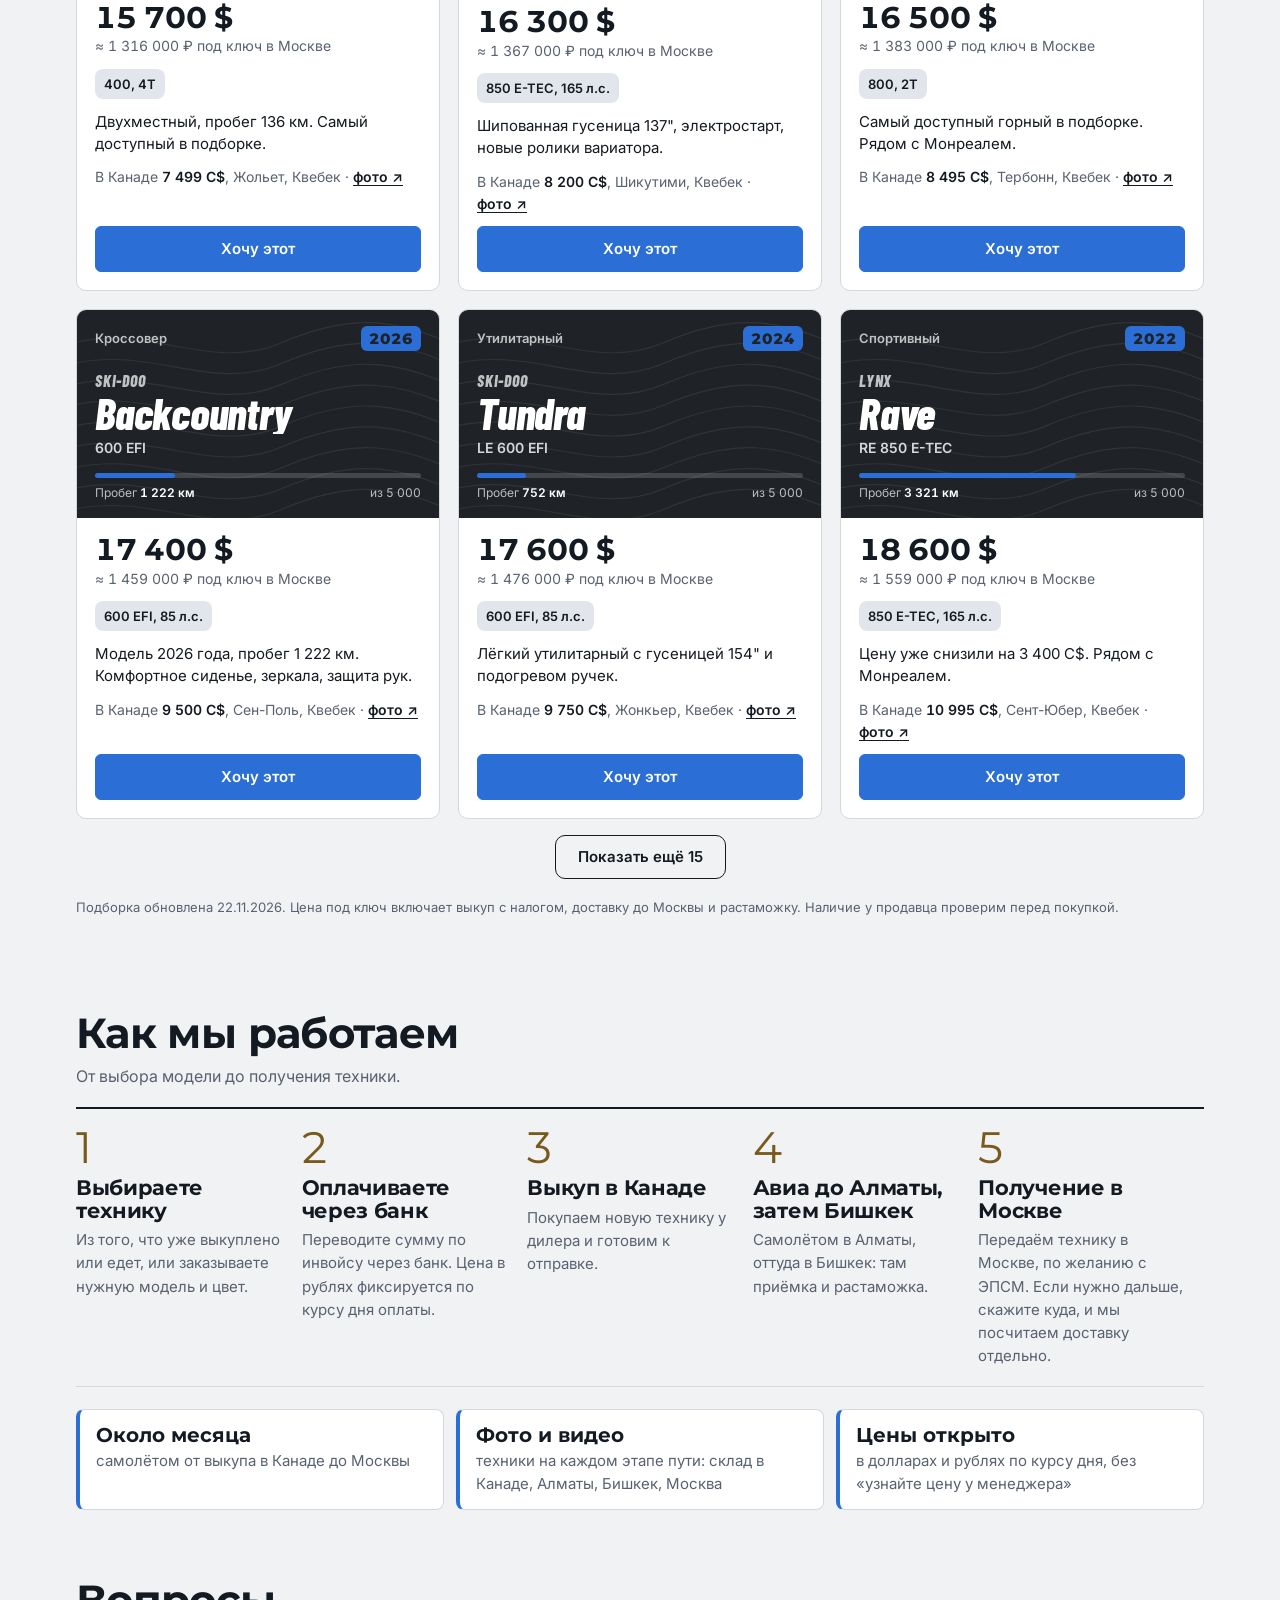
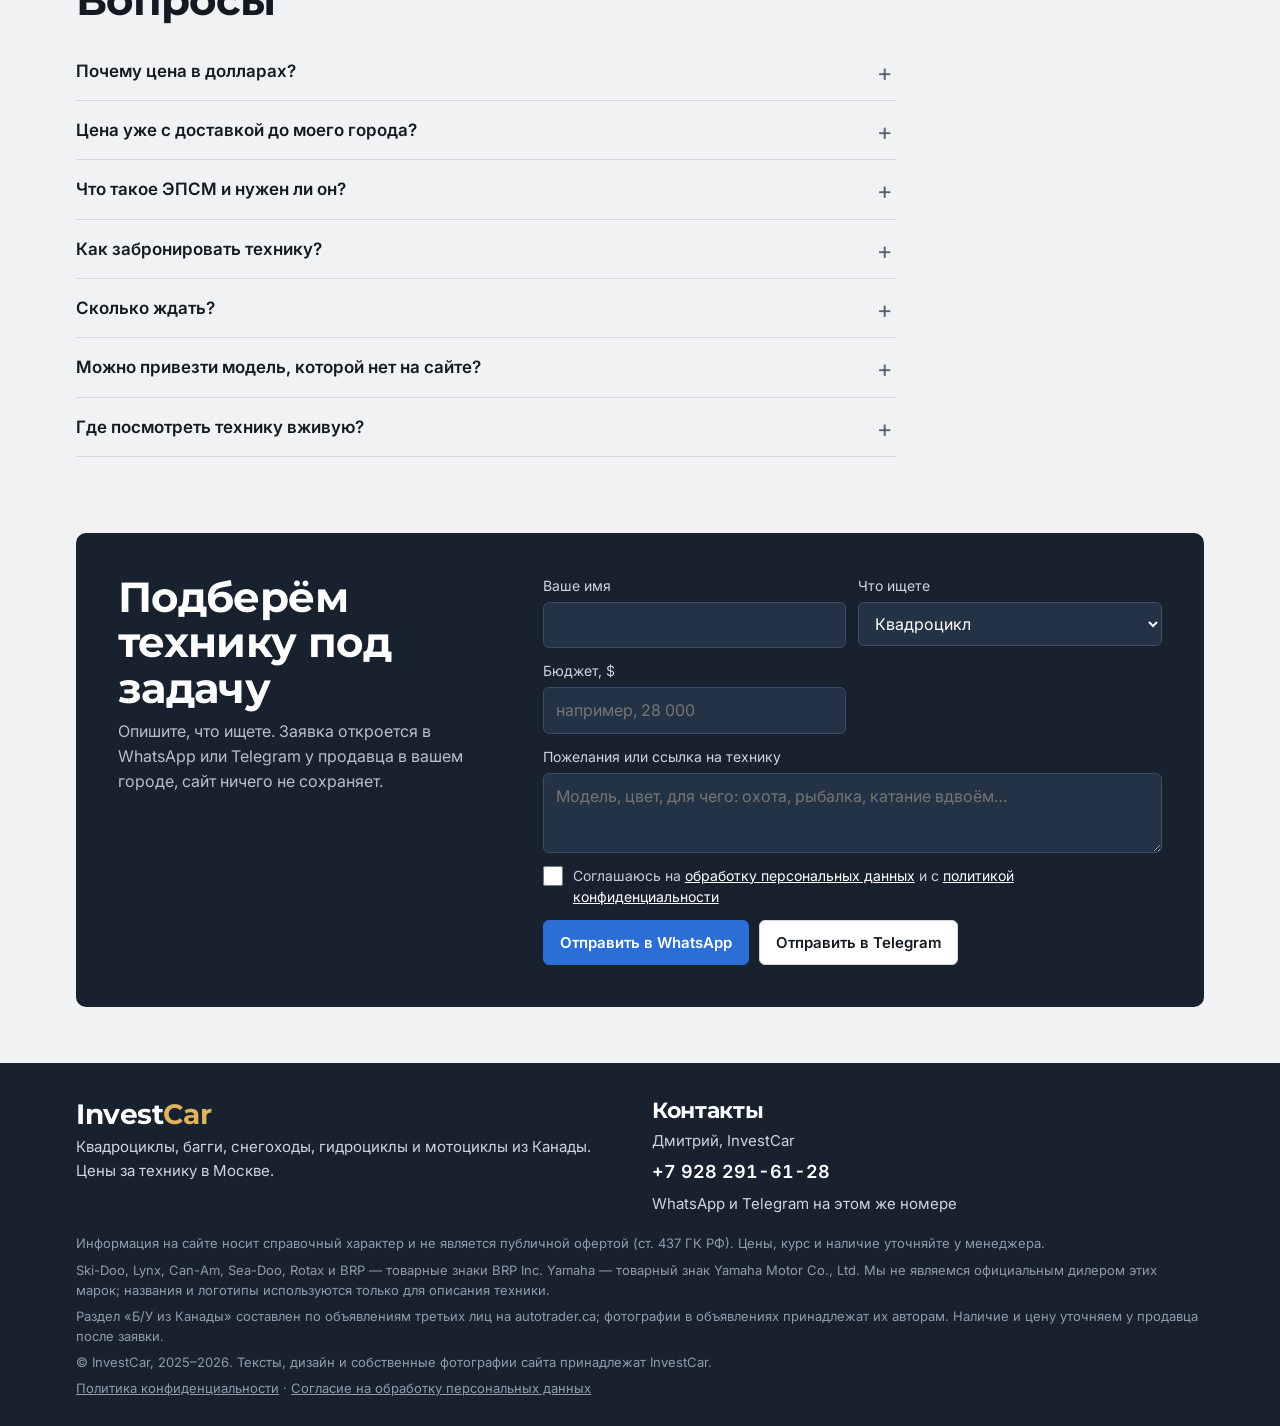
==== commit a87eb5b6: "Табличка курса на главной: меньше, на полупрозрачном фоне, на фото и на телефоне Co-Authored-By: Cla" ====
--- a/index.html
+++ b/index.html
@@ -19,7 +19,7 @@
 <link rel="preconnect" href="https://fonts.googleapis.com">
 <link rel="preconnect" href="https://fonts.gstatic.com" crossorigin>
 <link rel="stylesheet" href="https://fonts.googleapis.com/css2?family=Montserrat:wght@600;700;800&family=Inter:wght@400;500;600;700&family=Barlow+Condensed:ital,wght@1,800&display=swap">
-<link rel="stylesheet" href="assets/site.css?v=20261123u">
+<link rel="stylesheet" href="assets/site.css?v=20261123r">
 <link rel="icon" href="img/favicon.png" type="image/png">
 </head>
 <body>
--- a/assets/site.css
+++ b/assets/site.css
@@ -230,7 +230,9 @@
 .hero .hero-row{position:static}
 .hero .hero-row>div:first-child{position:relative;z-index:1}
 .hero .rate{position:absolute;z-index:2;top:16px;right:max(16px,calc((100vw - 1160px)/2 + 16px));min-width:0;padding:10px 16px;background:rgba(20,28,40,.72);backdrop-filter:blur(4px);-webkit-backdrop-filter:blur(4px)}
-.hero .rate .v{font-size:32px}
+.hero .rate .v{font-size:22px}
+.hero .rate{padding:7px 12px;border-width:1px;border-color:rgba(253,190,0,.55);border-radius:10px;background:rgba(31,35,40,.5);backdrop-filter:blur(6px);-webkit-backdrop-filter:blur(6px)}
+.hero .rate .l{font-size:12px;margin-top:3px;color:rgba(255,255,255,.78)}
 .hero h1,.hero .lead{text-shadow:0 1px 12px rgba(0,0,0,.35)}
 .route-band{background:var(--spruce);color:#eef2ee;padding:26px 0 30px;border-top:1px solid rgba(201,180,138,.25)}
 .route-band .route{margin-top:0}
@@ -240,8 +242,9 @@
     url("../img/hero-mobile.jpg") center top/100% auto no-repeat, var(--spruce)}
   .hero-photo{display:none}
   .hero .hero-row{grid-template-columns:1fr}
-  .hero .rate{position:static;justify-self:start;padding:14px 18px}
-  .hero .rate .v{font-size:40px}
+  .hero .rate{position:absolute;top:12px;right:12px;padding:6px 10px}
+  .hero .rate .v{font-size:18px}
+  .hero .rate .l{font-size:11px}
 }
 
 /* Wordmark: the domain itself is the name. */
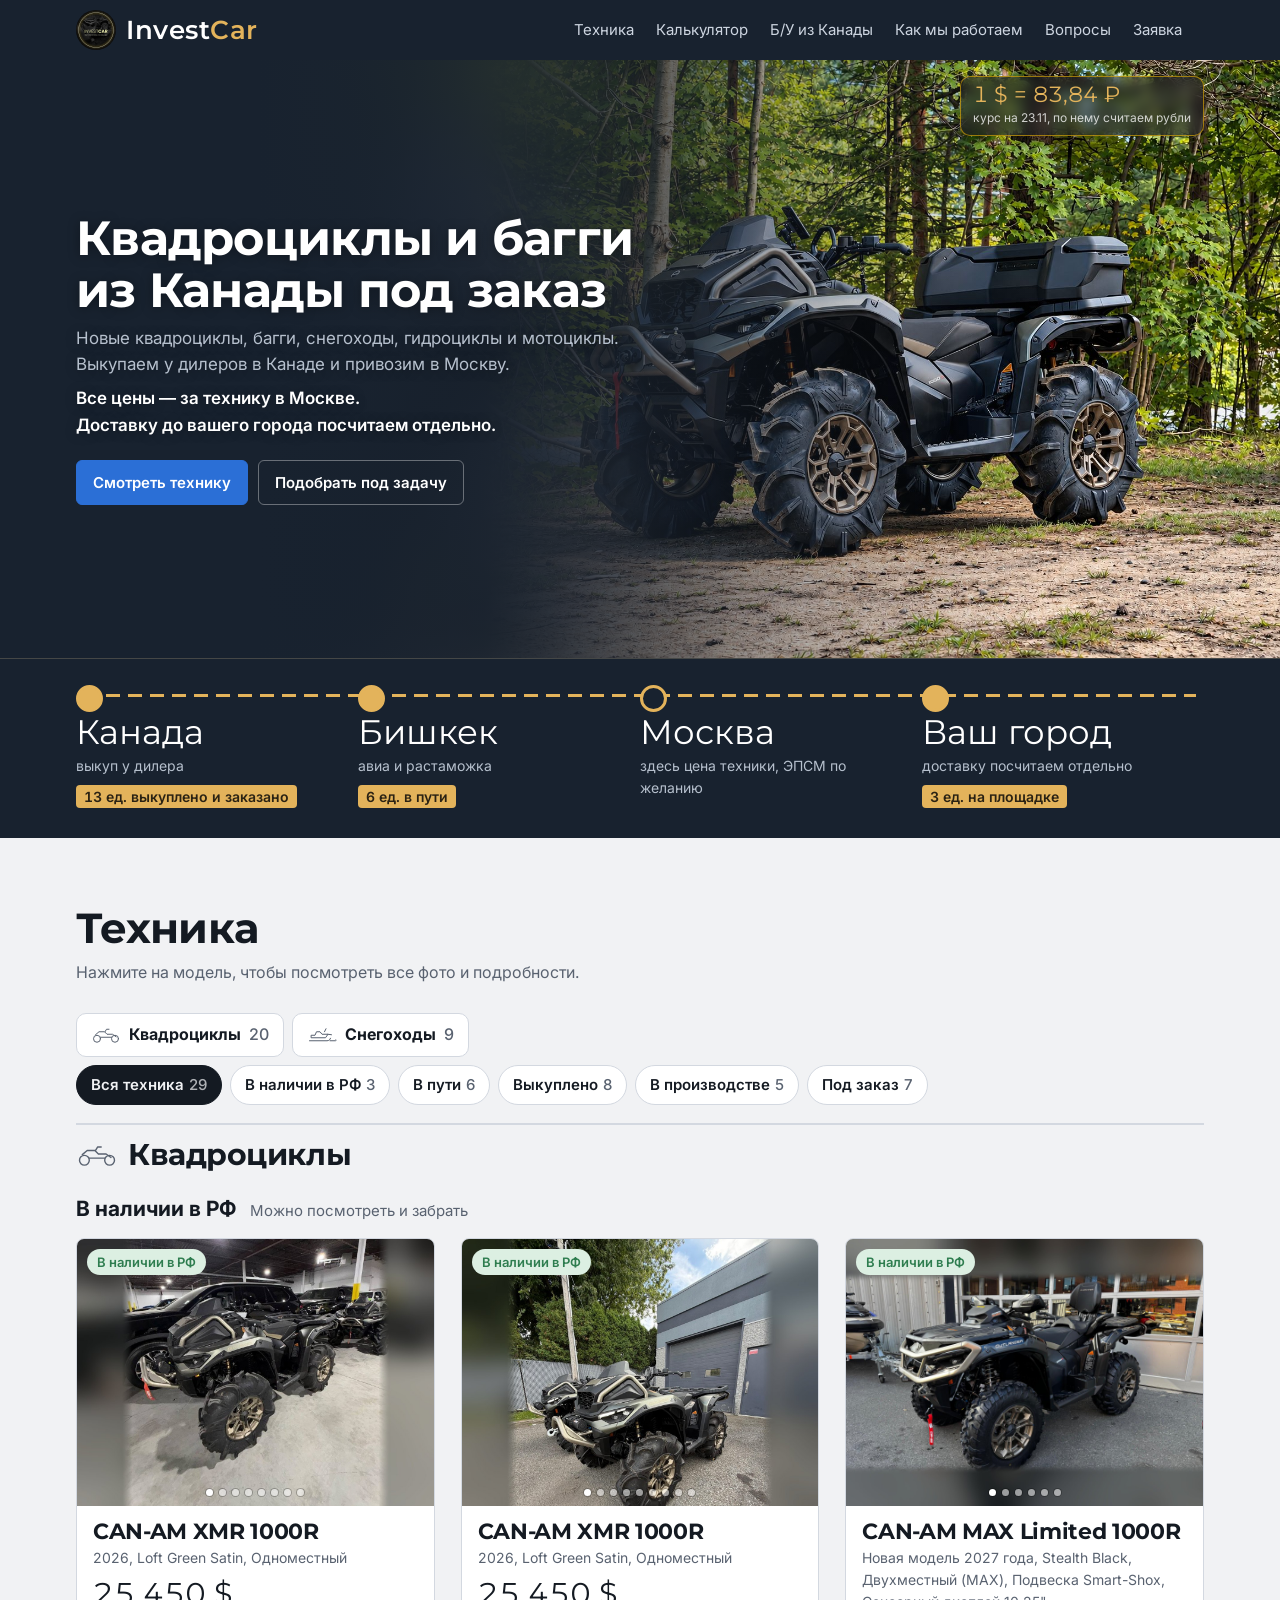
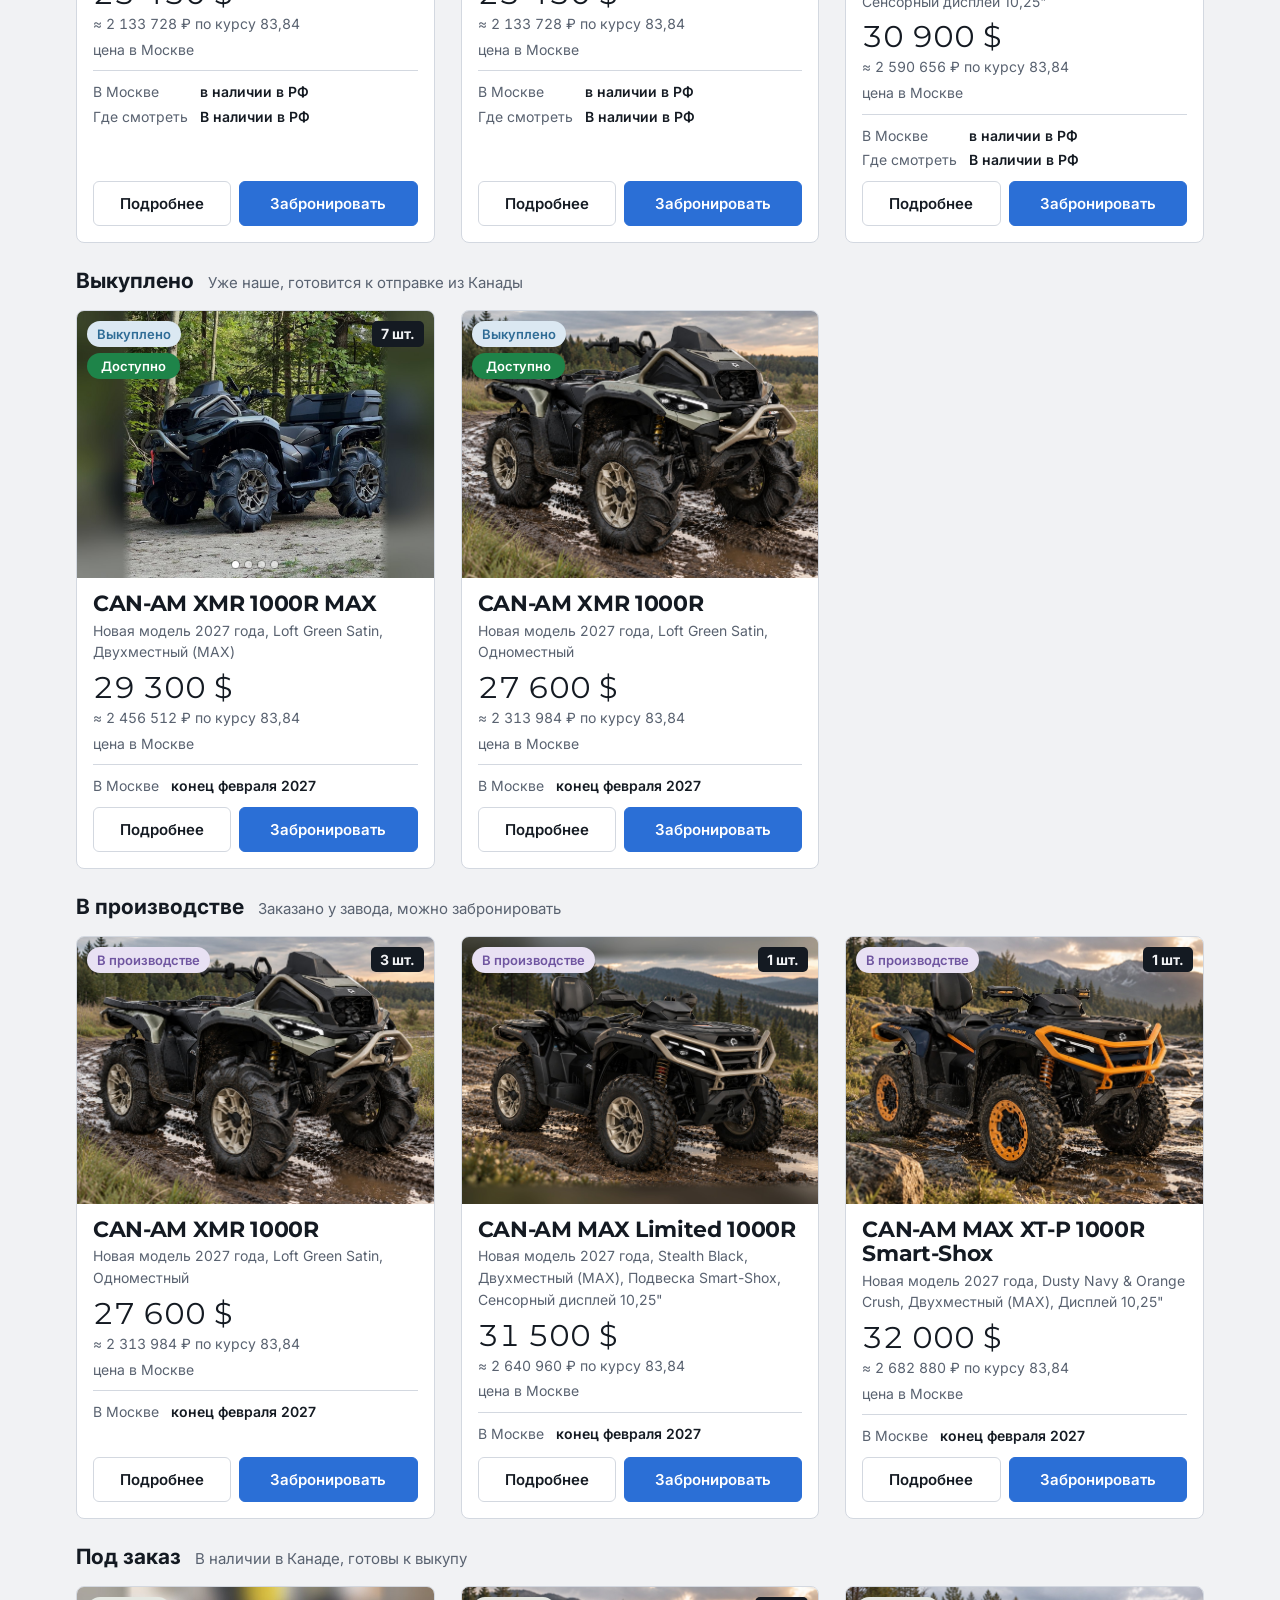
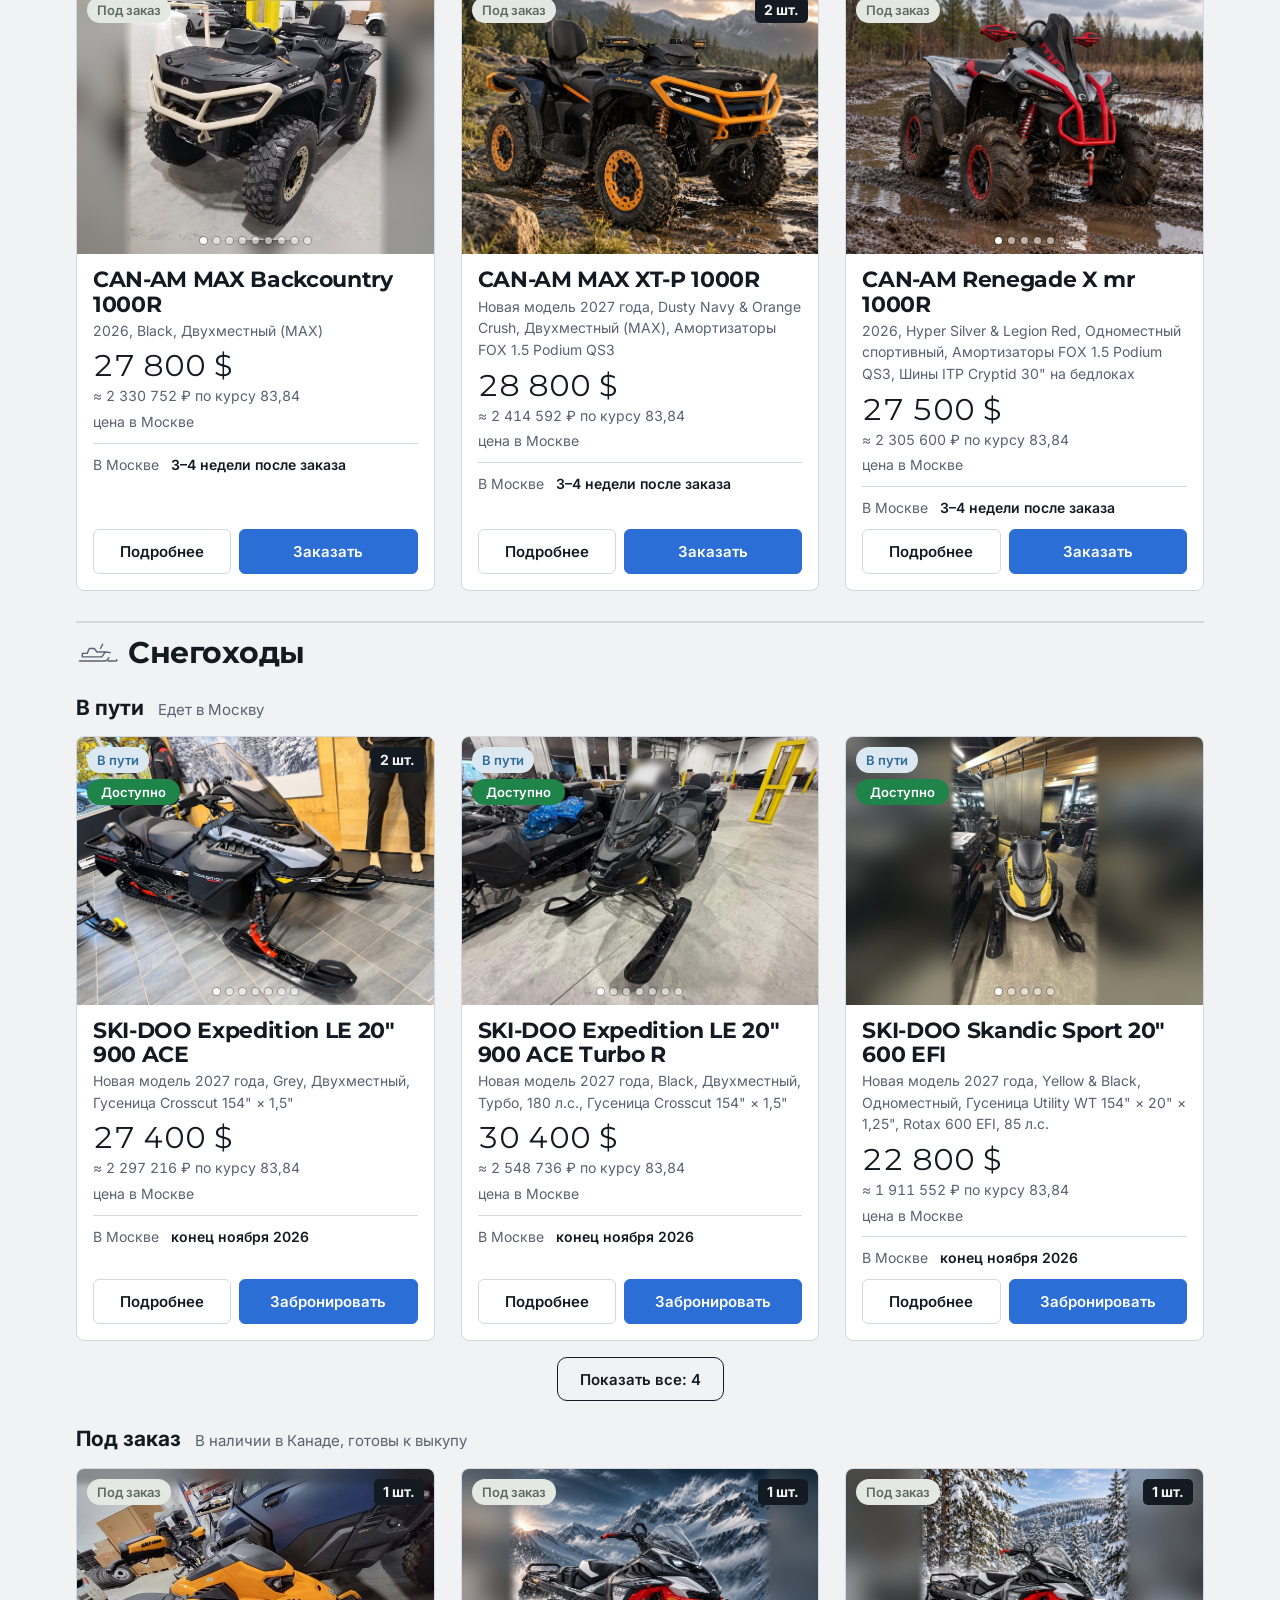
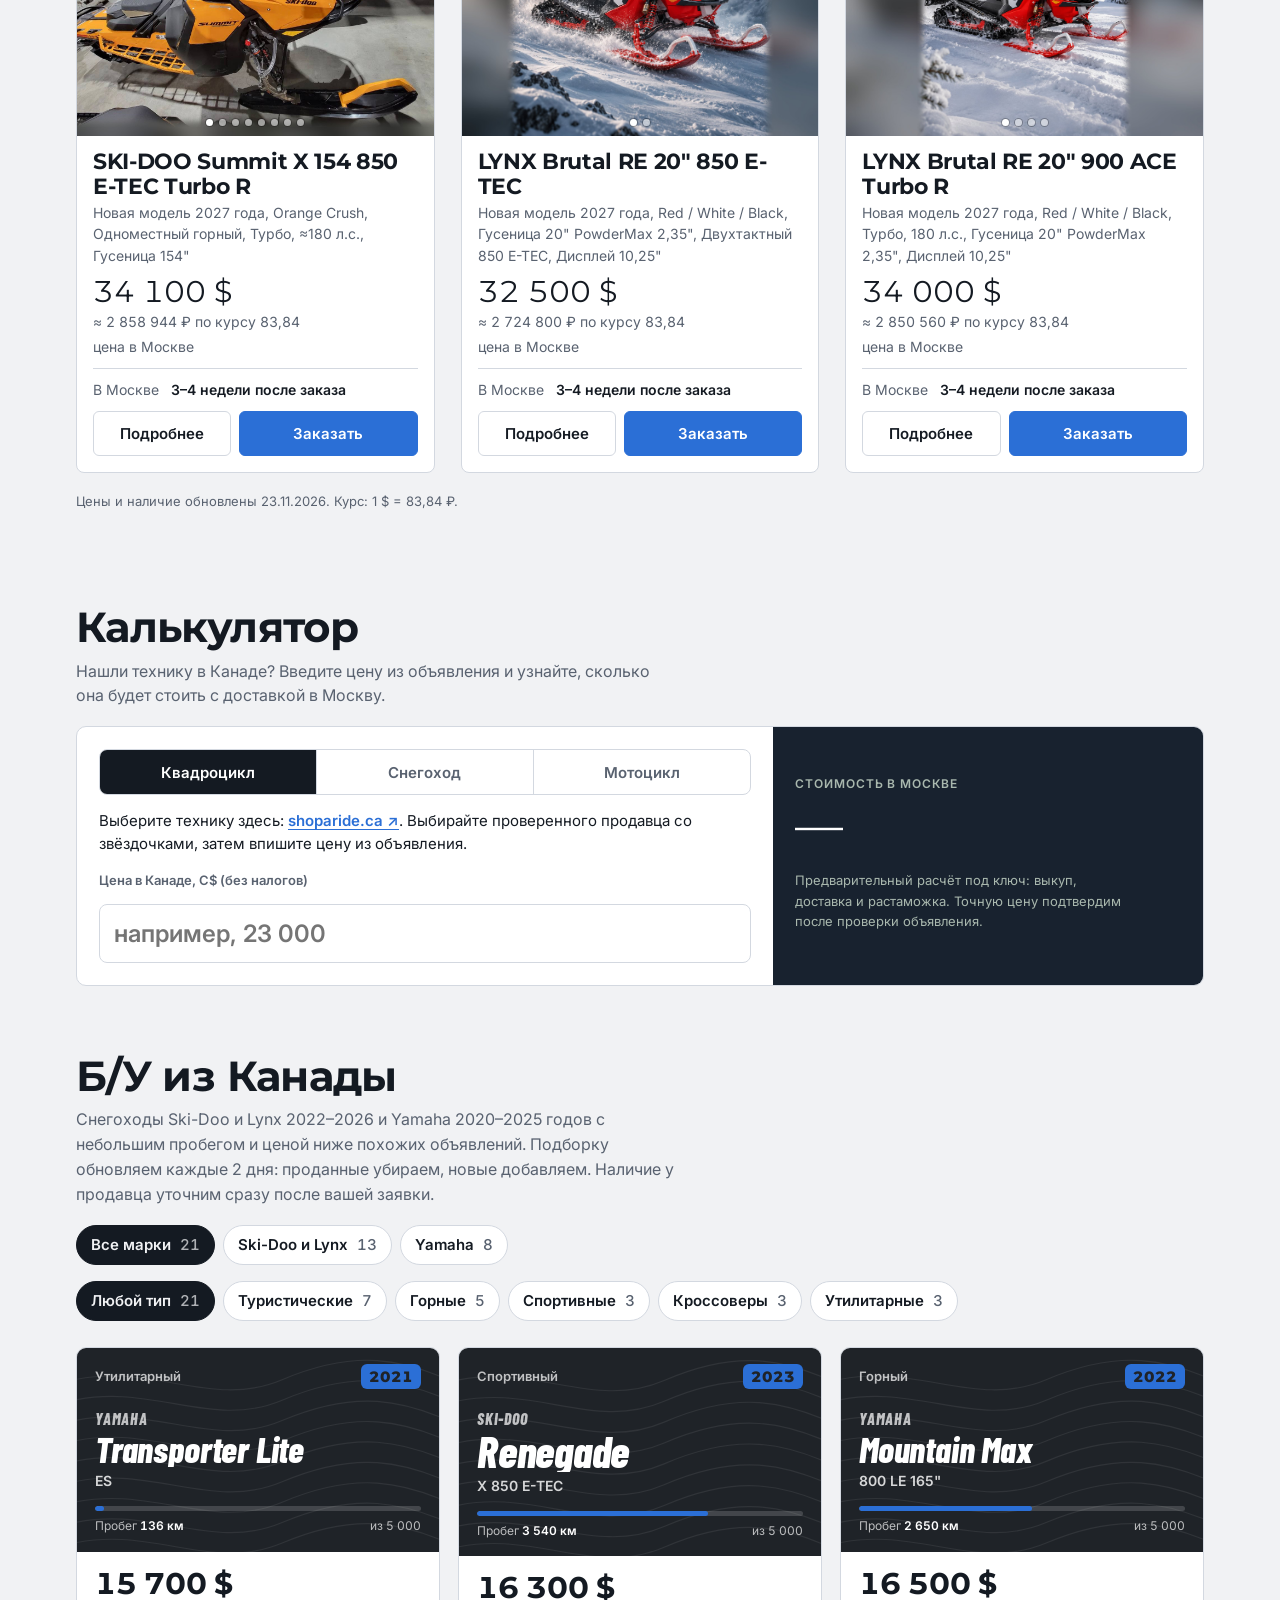
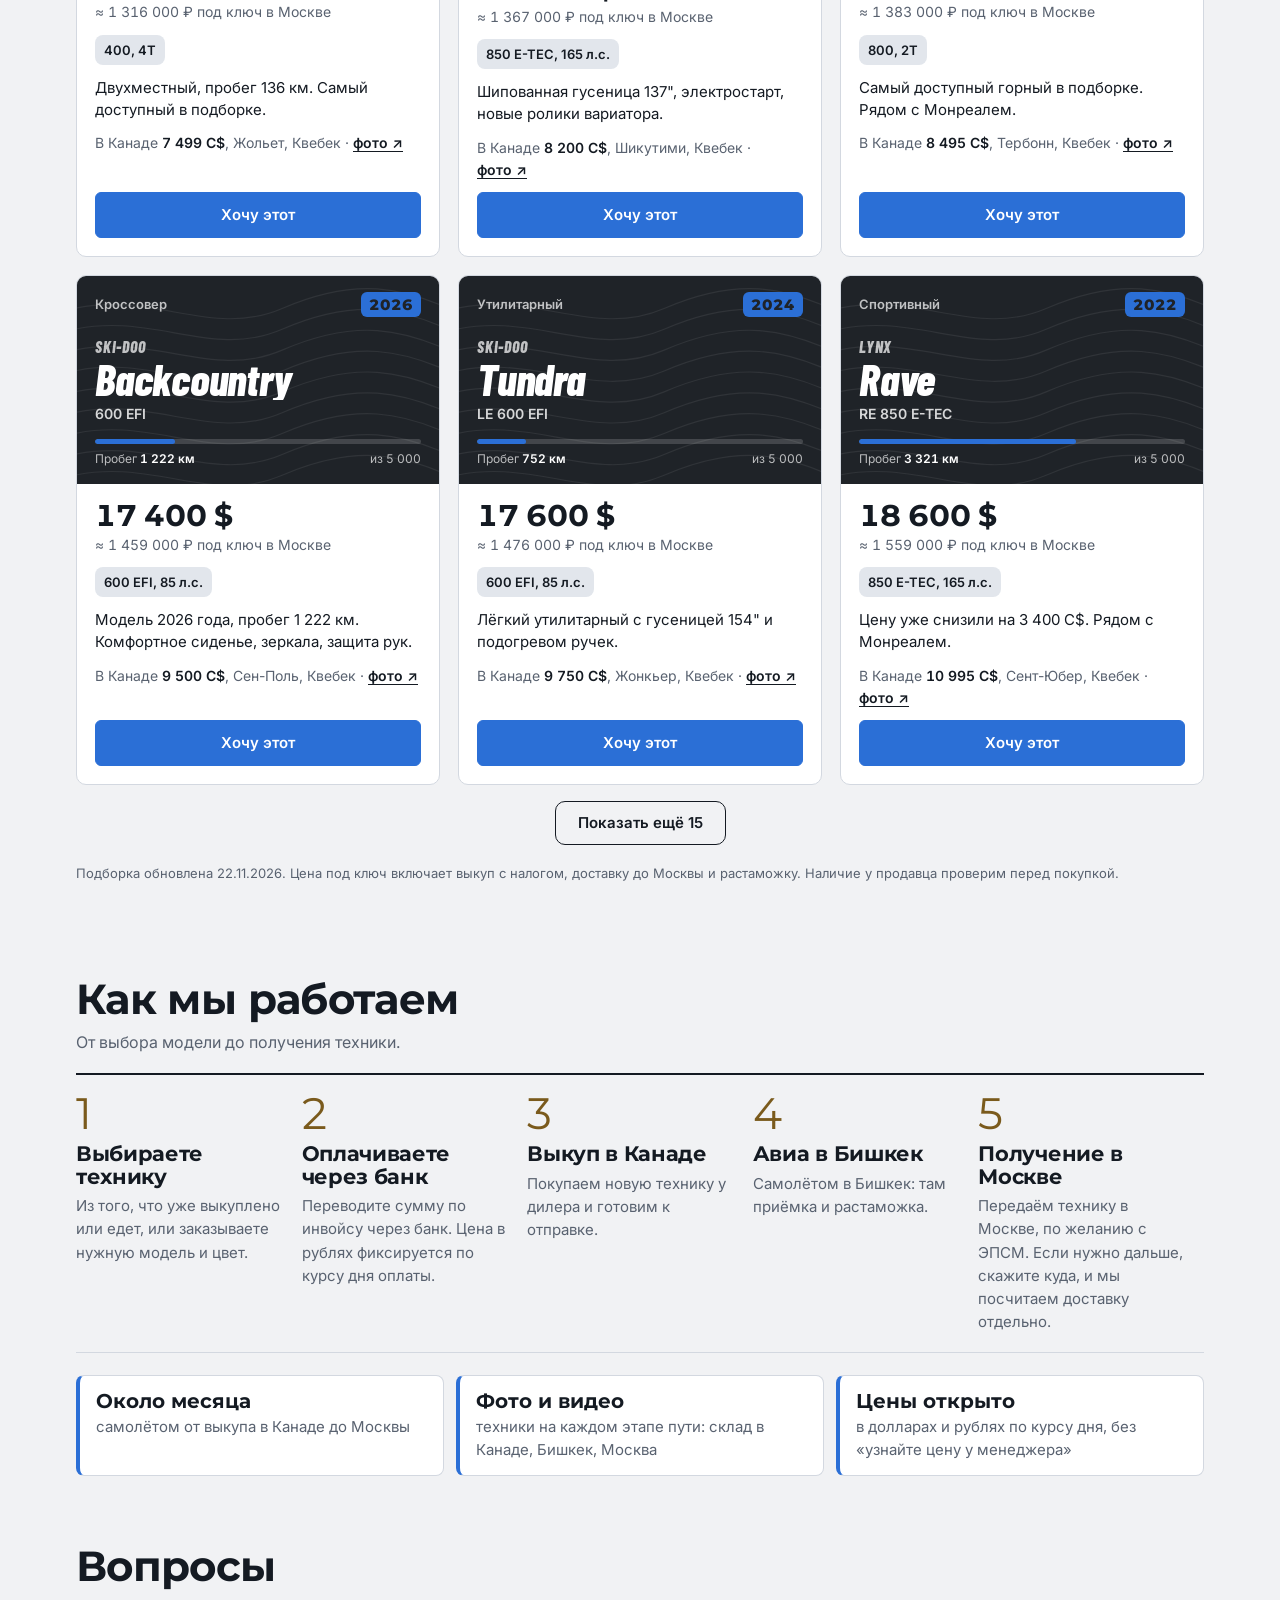
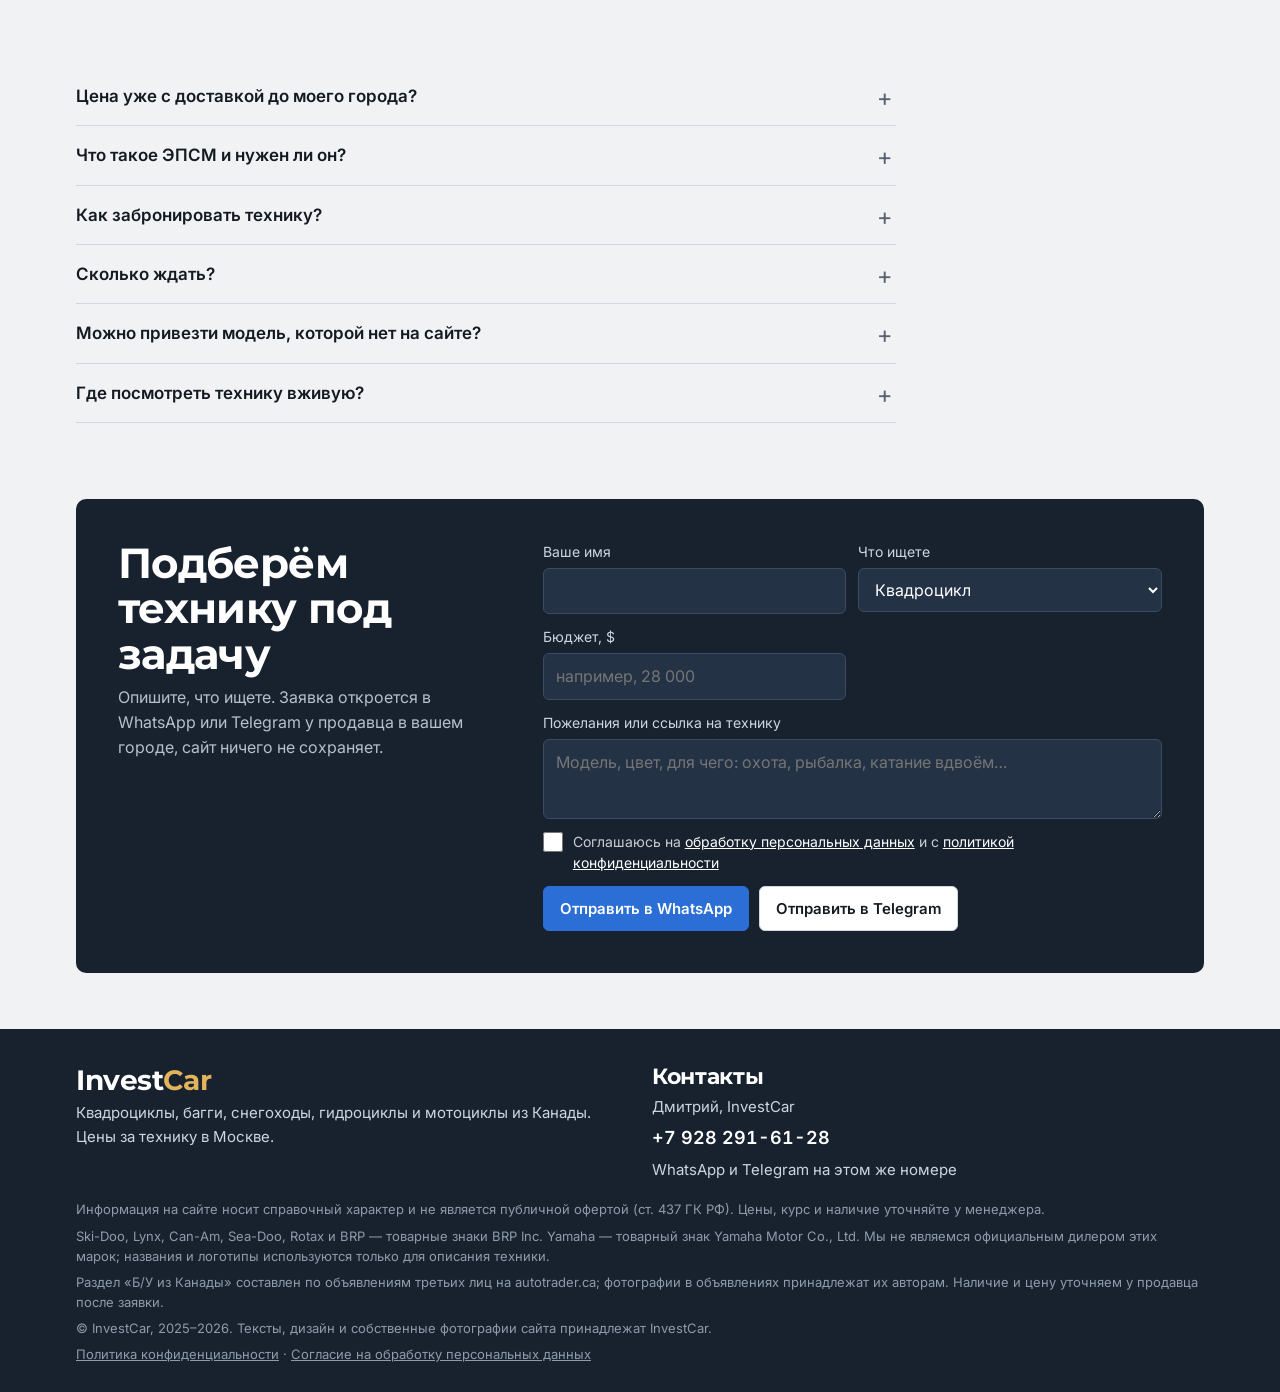
==== commit 5fad7006: "Убрано упоминание Алматы: авиа в Бишкек Co-Authored-By: Claude Opus 5.5 <noreply@anthropic.com> Clau" ====
--- a/index.html
+++ b/index.html
@@ -103,12 +103,12 @@
         <li><h3>Выбираете технику</h3><p>Из того, что уже выкуплено или едет, или заказываете нужную модель и цвет.</p></li>
         <li><h3>Оплачиваете через банк</h3><p>Переводите сумму по инвойсу через банк. Цена в рублях фиксируется по курсу дня оплаты.</p></li>
         <li><h3>Выкуп в Канаде</h3><p>Покупаем новую технику у дилера и готовим к отправке.</p></li>
-        <li><h3>Авиа до Алматы, затем Бишкек</h3><p>Самолётом в Алматы, оттуда в Бишкек: там приёмка и растаможка.</p></li>
+        <li><h3>Авиа в Бишкек</h3><p>Самолётом в Бишкек: там приёмка и растаможка.</p></li>
         <li><h3>Получение в Москве</h3><p>Передаём технику в Москве, по желанию с ЭПСМ. Если нужно дальше, скажите куда, и мы посчитаем доставку отдельно.</p></li>
       </ol>
       <ul class="promise">
         <li><b>Около месяца</b><span>самолётом от выкупа в Канаде до Москвы</span></li>
-        <li><b>Фото и видео</b><span>техники на каждом этапе пути: склад в Канаде, Алматы, Бишкек, Москва</span></li>
+        <li><b>Фото и видео</b><span>техники на каждом этапе пути: склад в Канаде, Бишкек, Москва</span></li>
         <li><b>Цены открыто</b><span>в долларах и рублях по курсу дня, без «узнайте цену у менеджера»</span></li>
       </ul>
     </div>
@@ -206,7 +206,7 @@
   const cnt = st => ALL.filter(i => st.includes(i.stage)).reduce((a, i) => a + i.qty, 0);
   const legs = [
     {place: "Канада", what: "выкуп у дилера", n: cnt(["preorder","deposit","bought"]), w: "ед. выкуплено и заказано"},
-    {place: "Алматы → Бишкек", what: "авиа и растаможка", n: cnt(["air","bishkek","road"]), w: "ед. в пути"},
+    {place: "Бишкек", what: "авиа и растаможка", n: cnt(["air","bishkek","road"]), w: "ед. в пути"},
     {place: "Москва", what: "здесь цена техники, ЭПСМ по желанию", n: cnt(["moscow"]), w: "ед. в Москве"},
     {place: "Ваш город", what: "доставку посчитаем отдельно", n: cnt(["site"]), w: "ед. на площадке"}
   ];
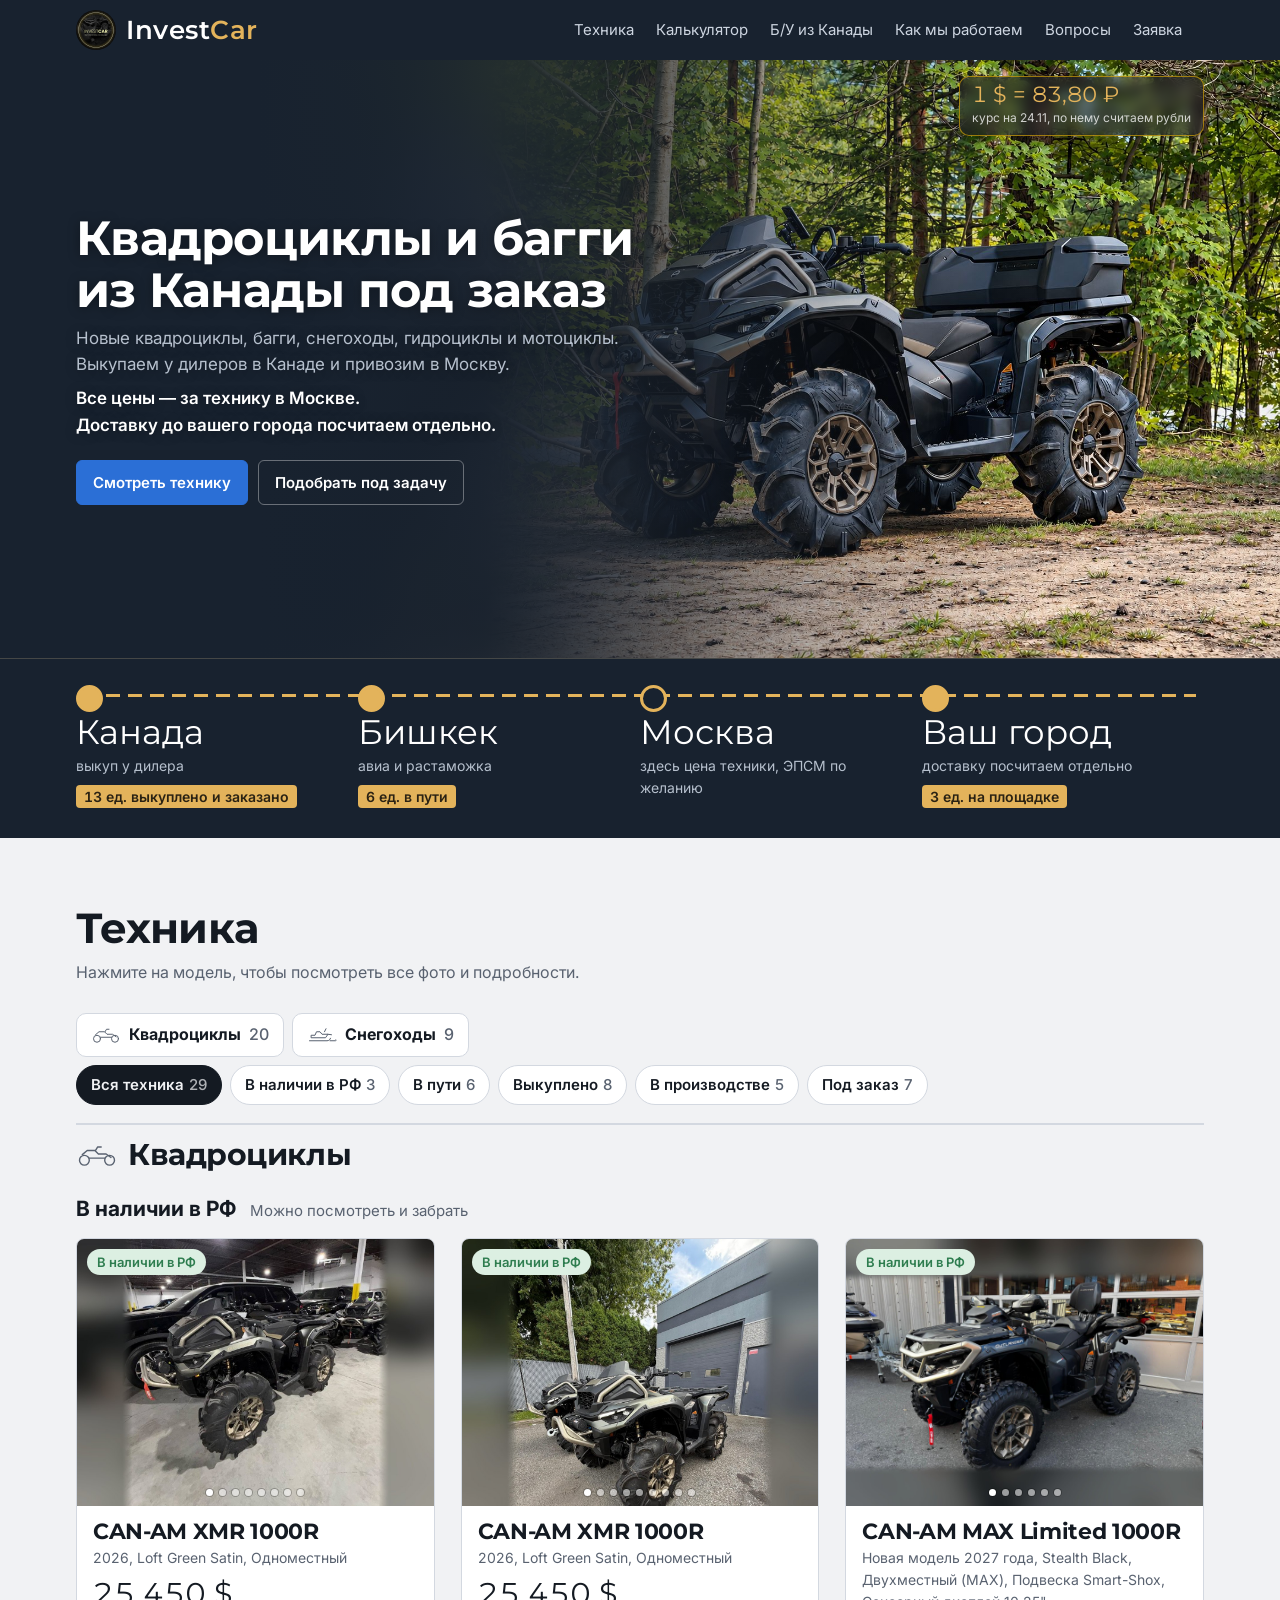
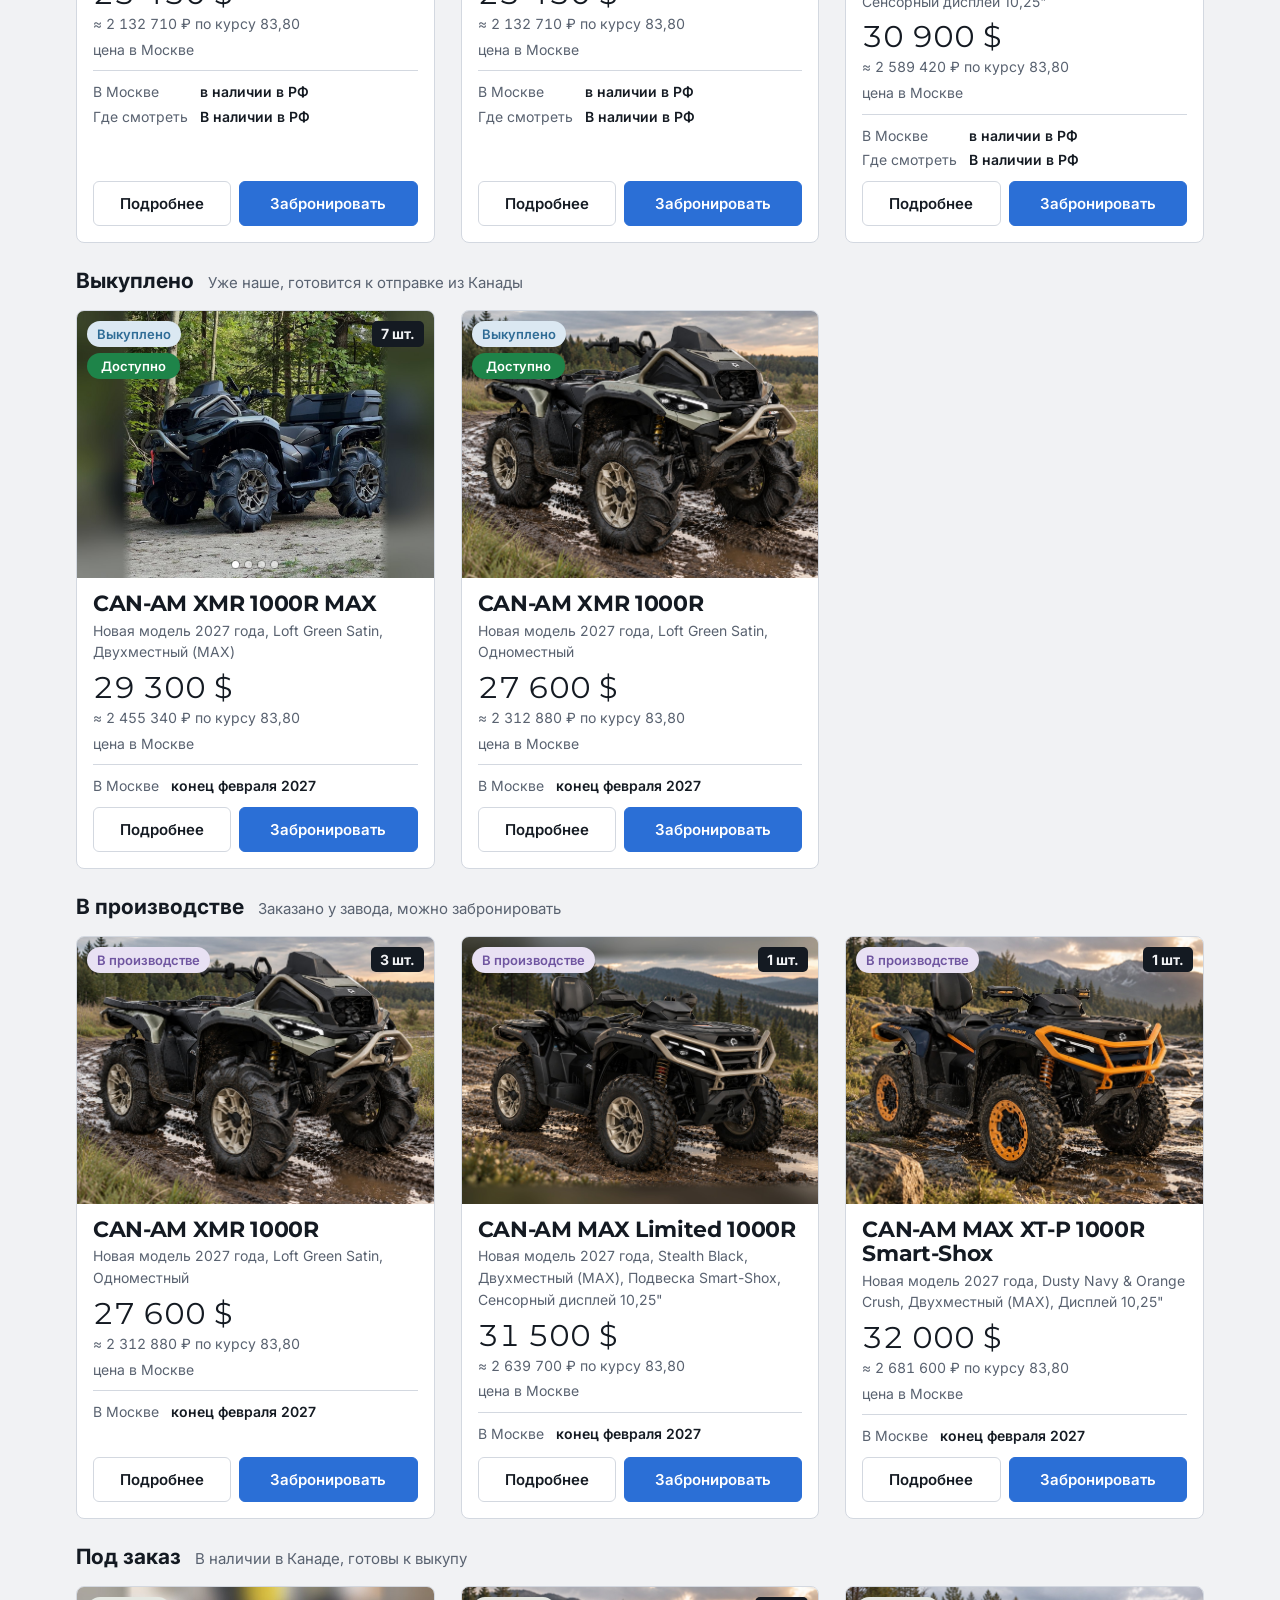
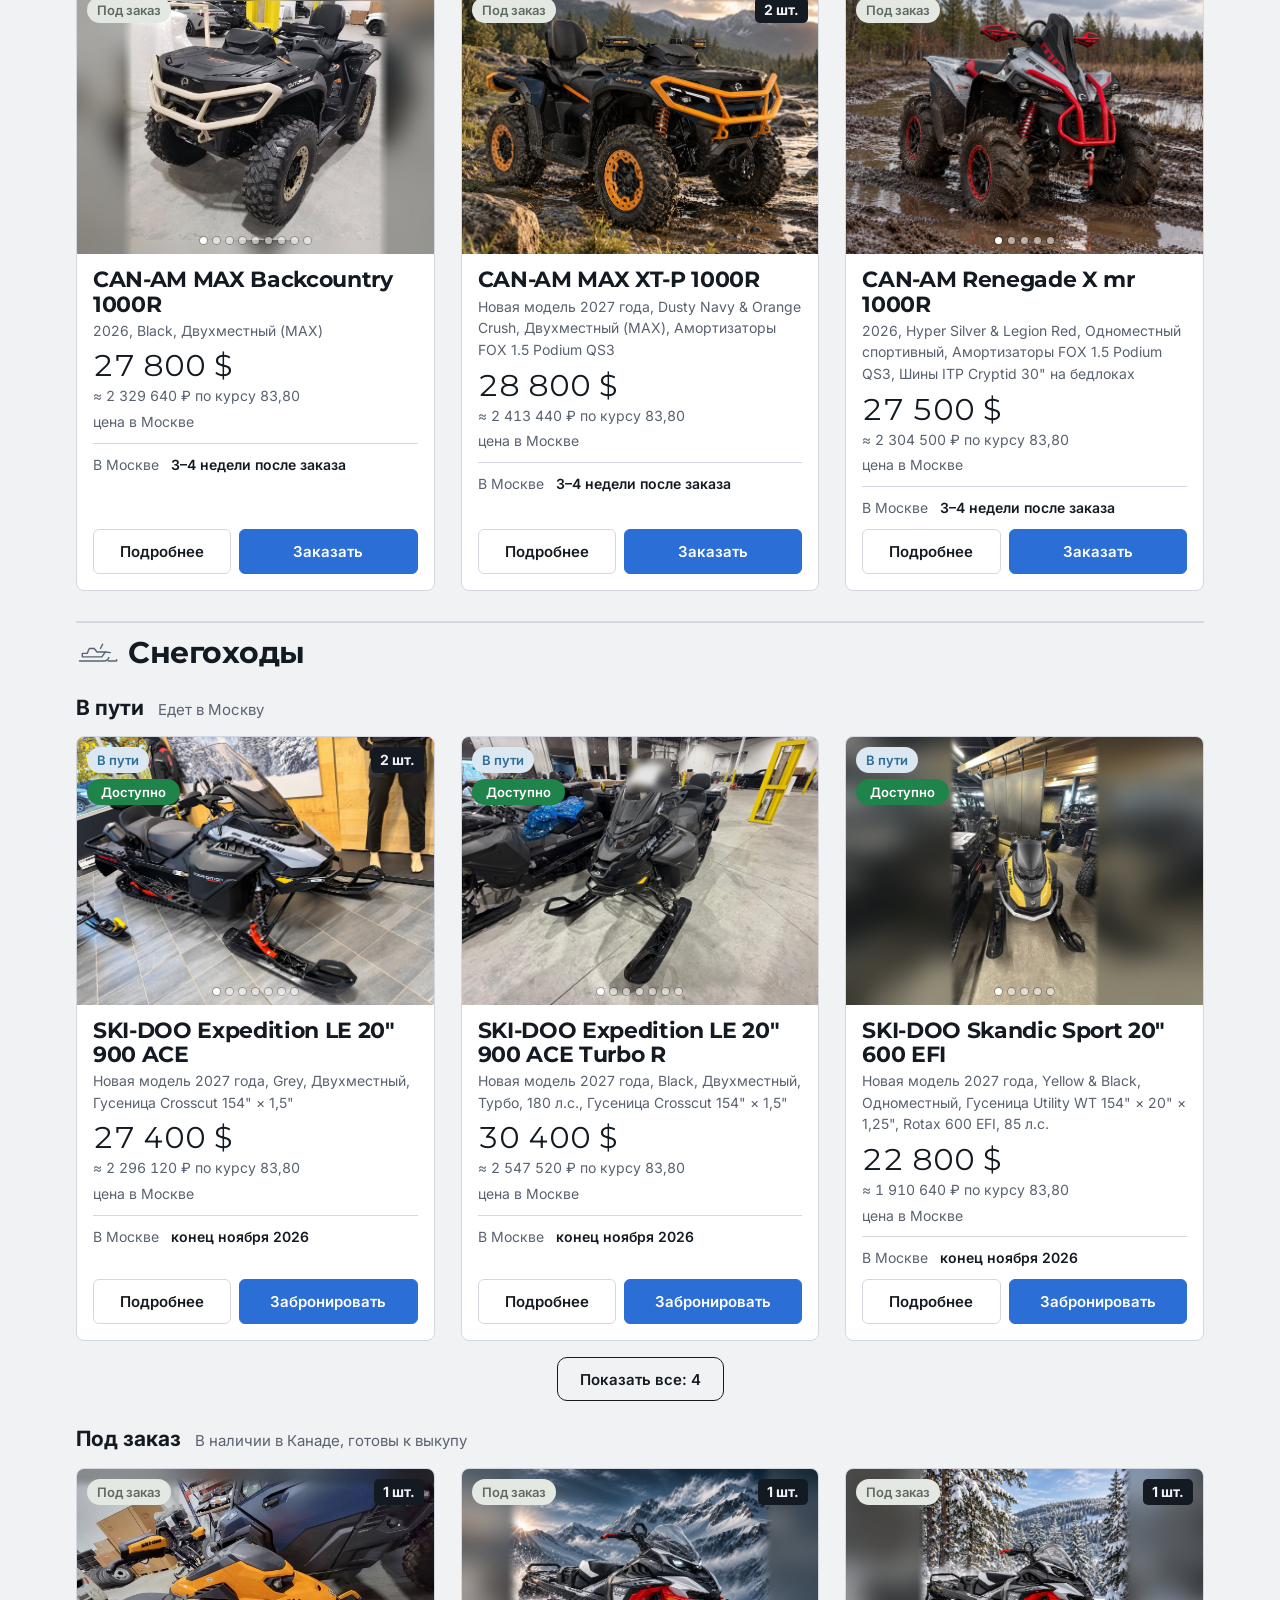
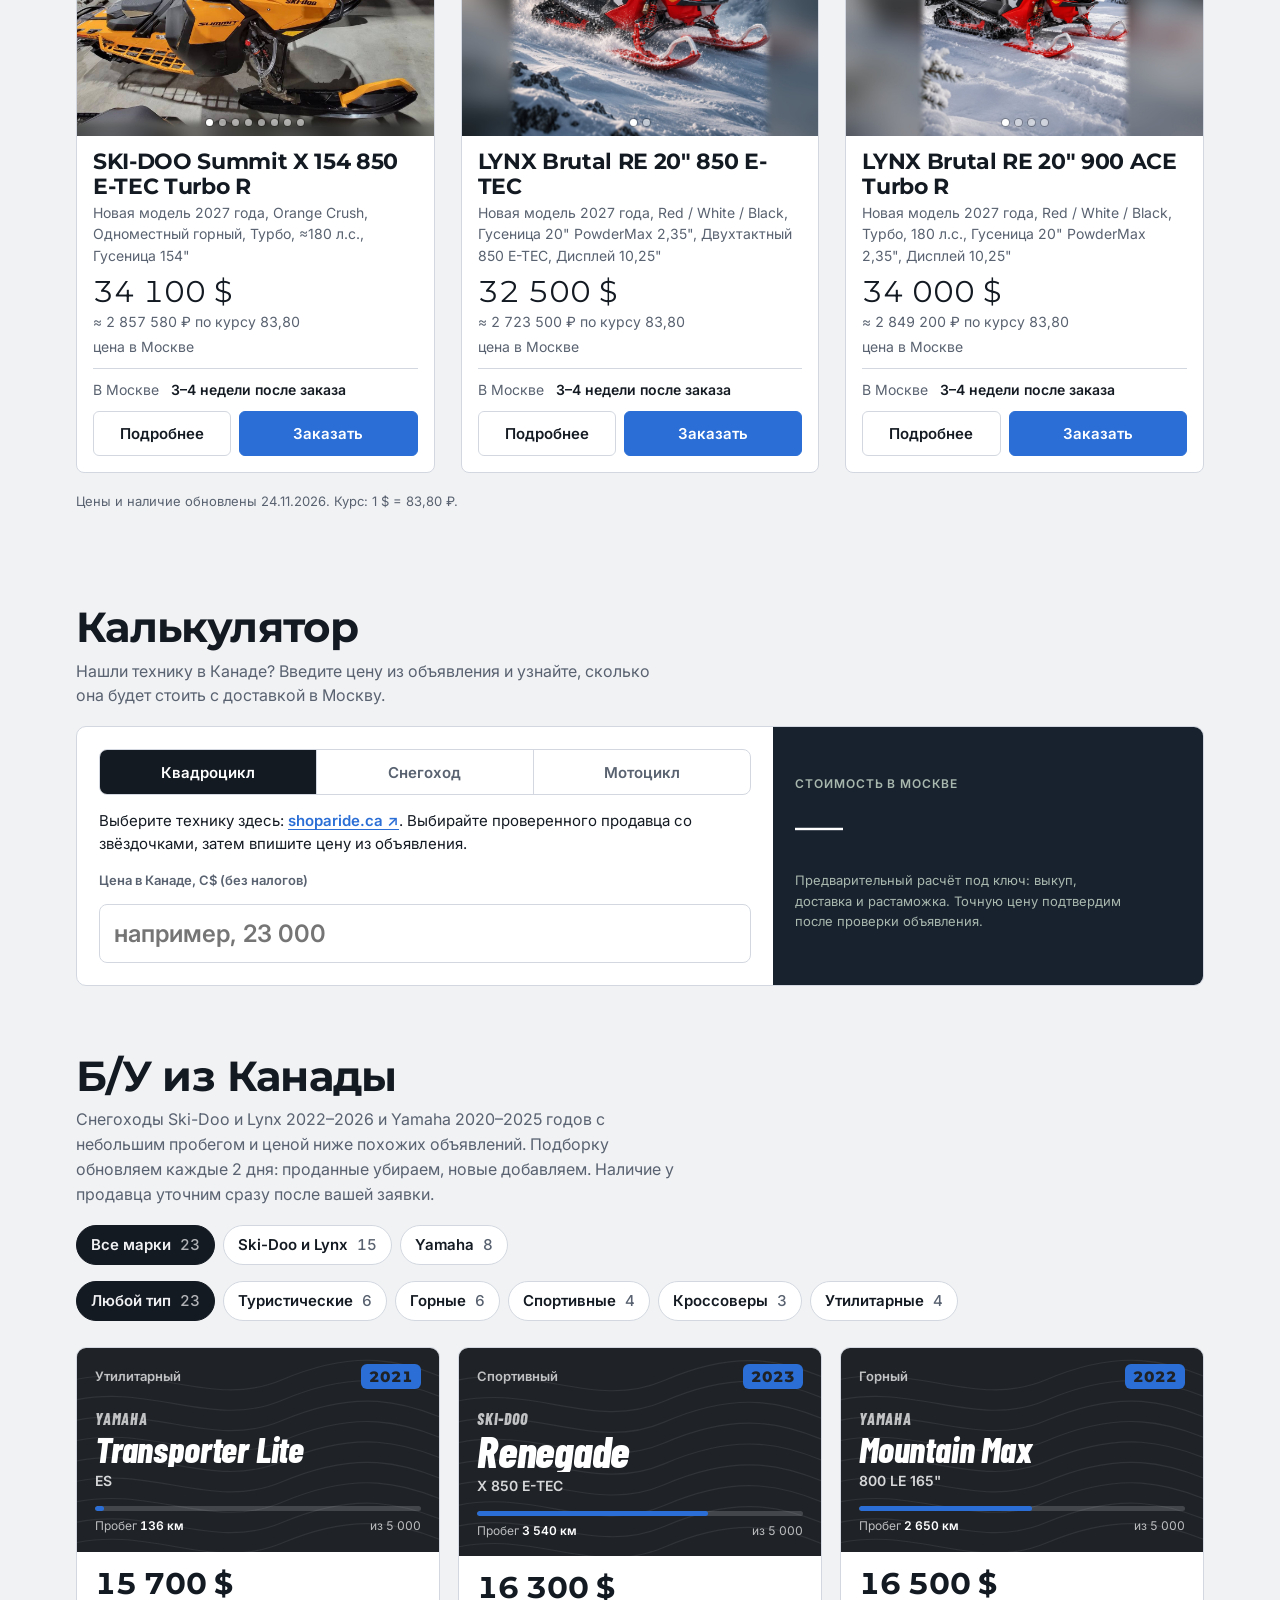
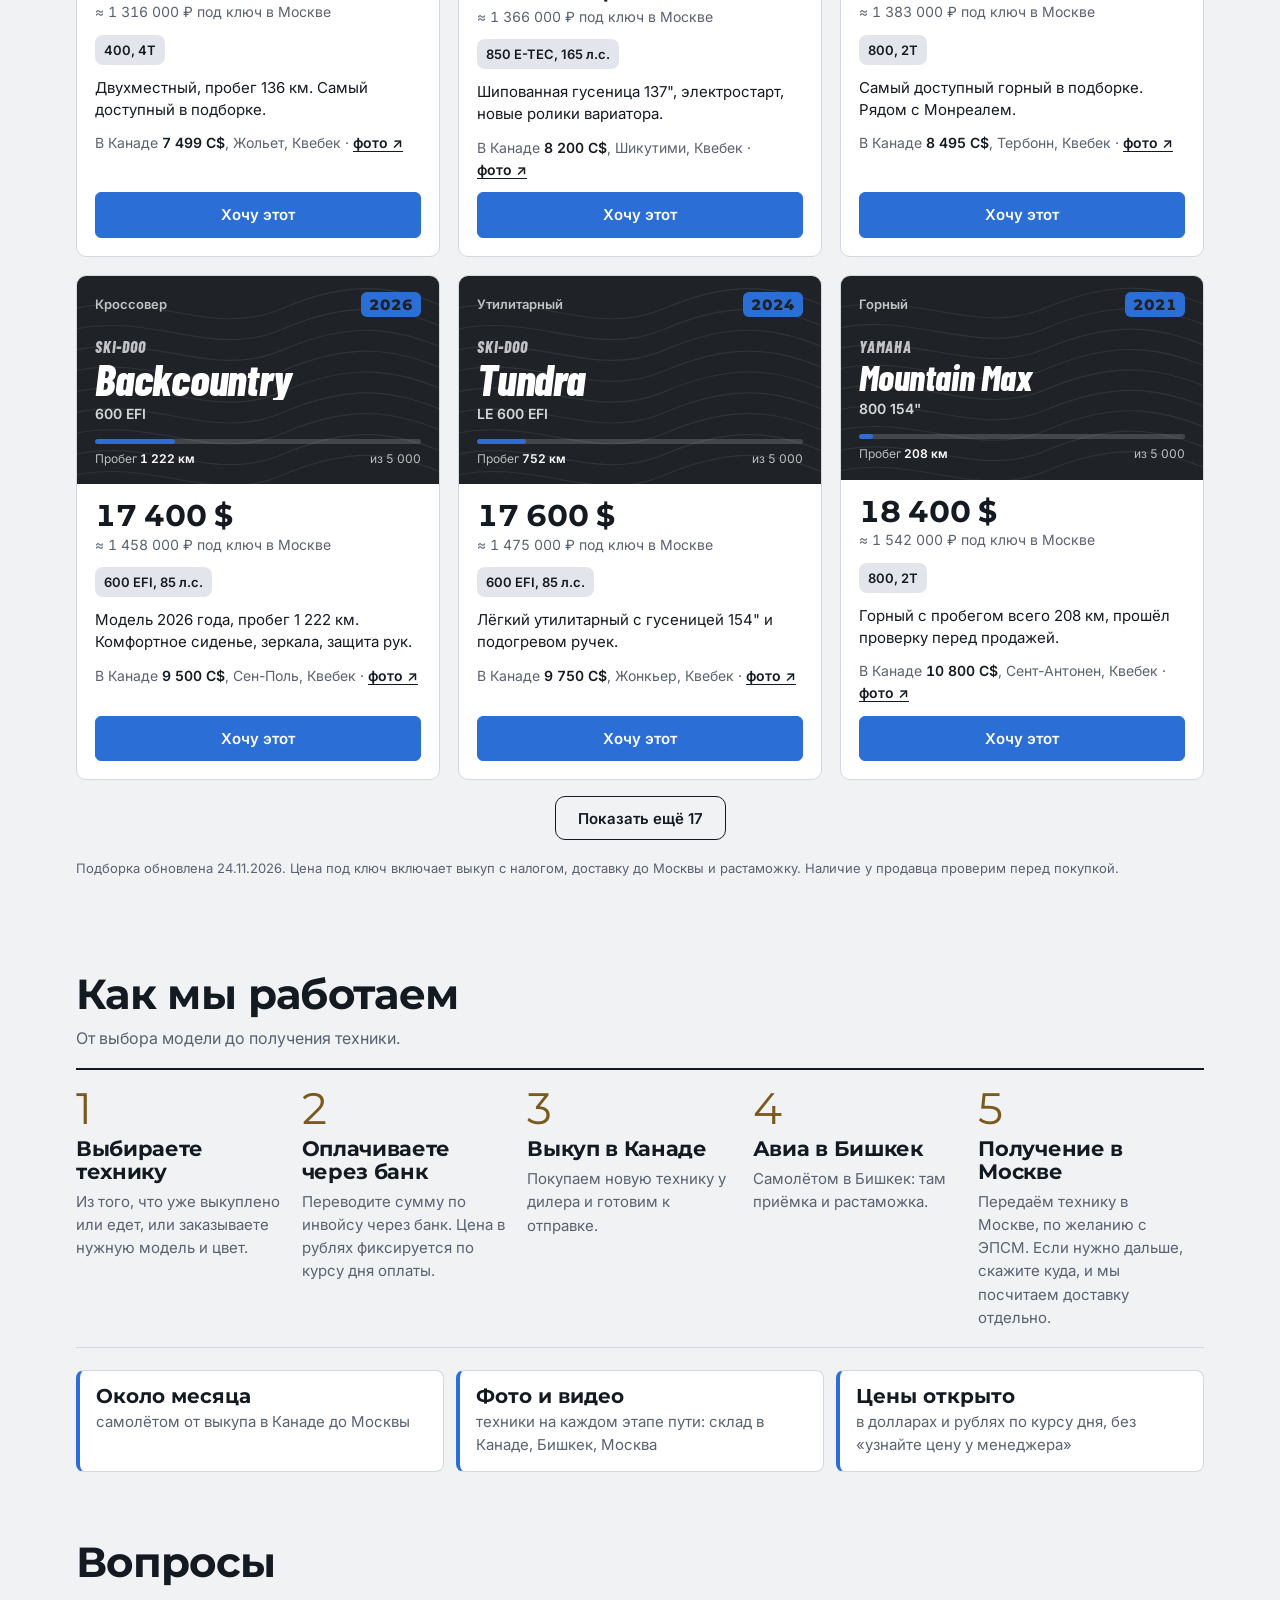
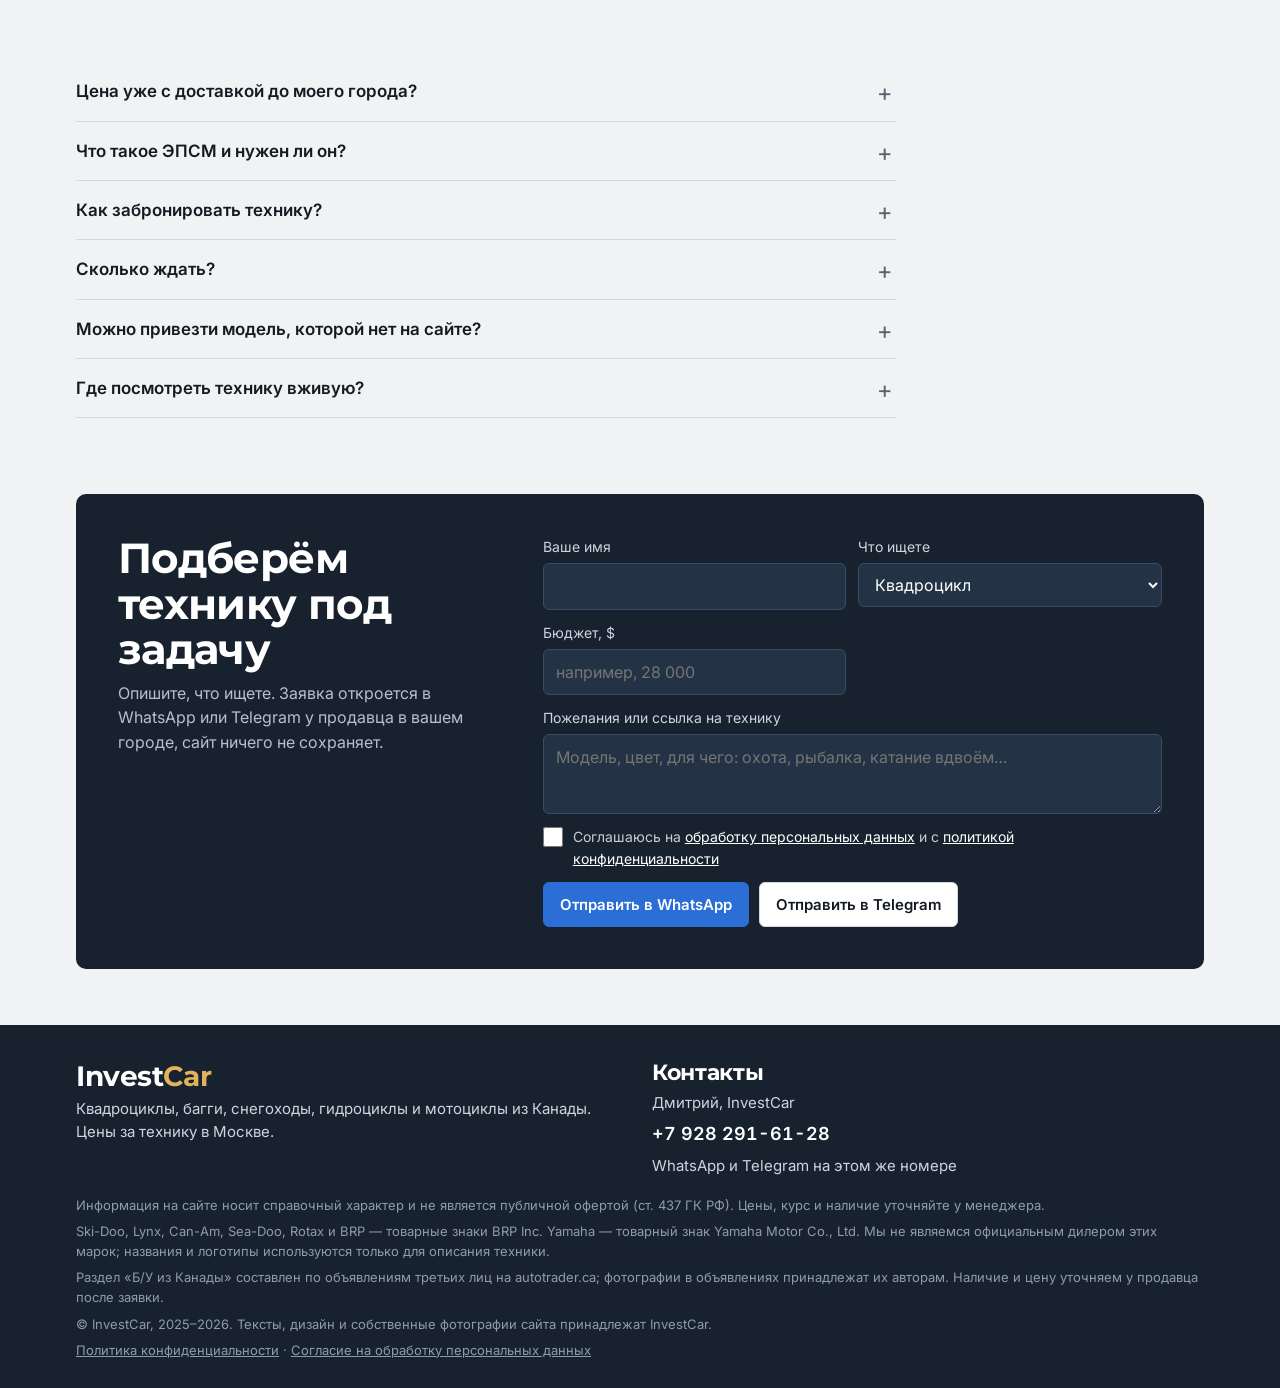
==== commit 37ddd7c5: "Б/У из Канады: обновление подборки 24.11 Co-Authored-By: Claude Opus 5.5 <noreply@anthropic.com> Cla" ====
--- a/index.html
+++ b/index.html
@@ -163,7 +163,7 @@
 <div class="sheet-bg" id="sheet" hidden></div>
 
 <script src="data.js?v=20261123z"></script>
-<script src="used.js?v=20261122e"></script>
+<script src="used.js?v=20261124a"></script>
 <script src="assets/site.js?v=20261123u"></script>
 <script>
 let active = "all";
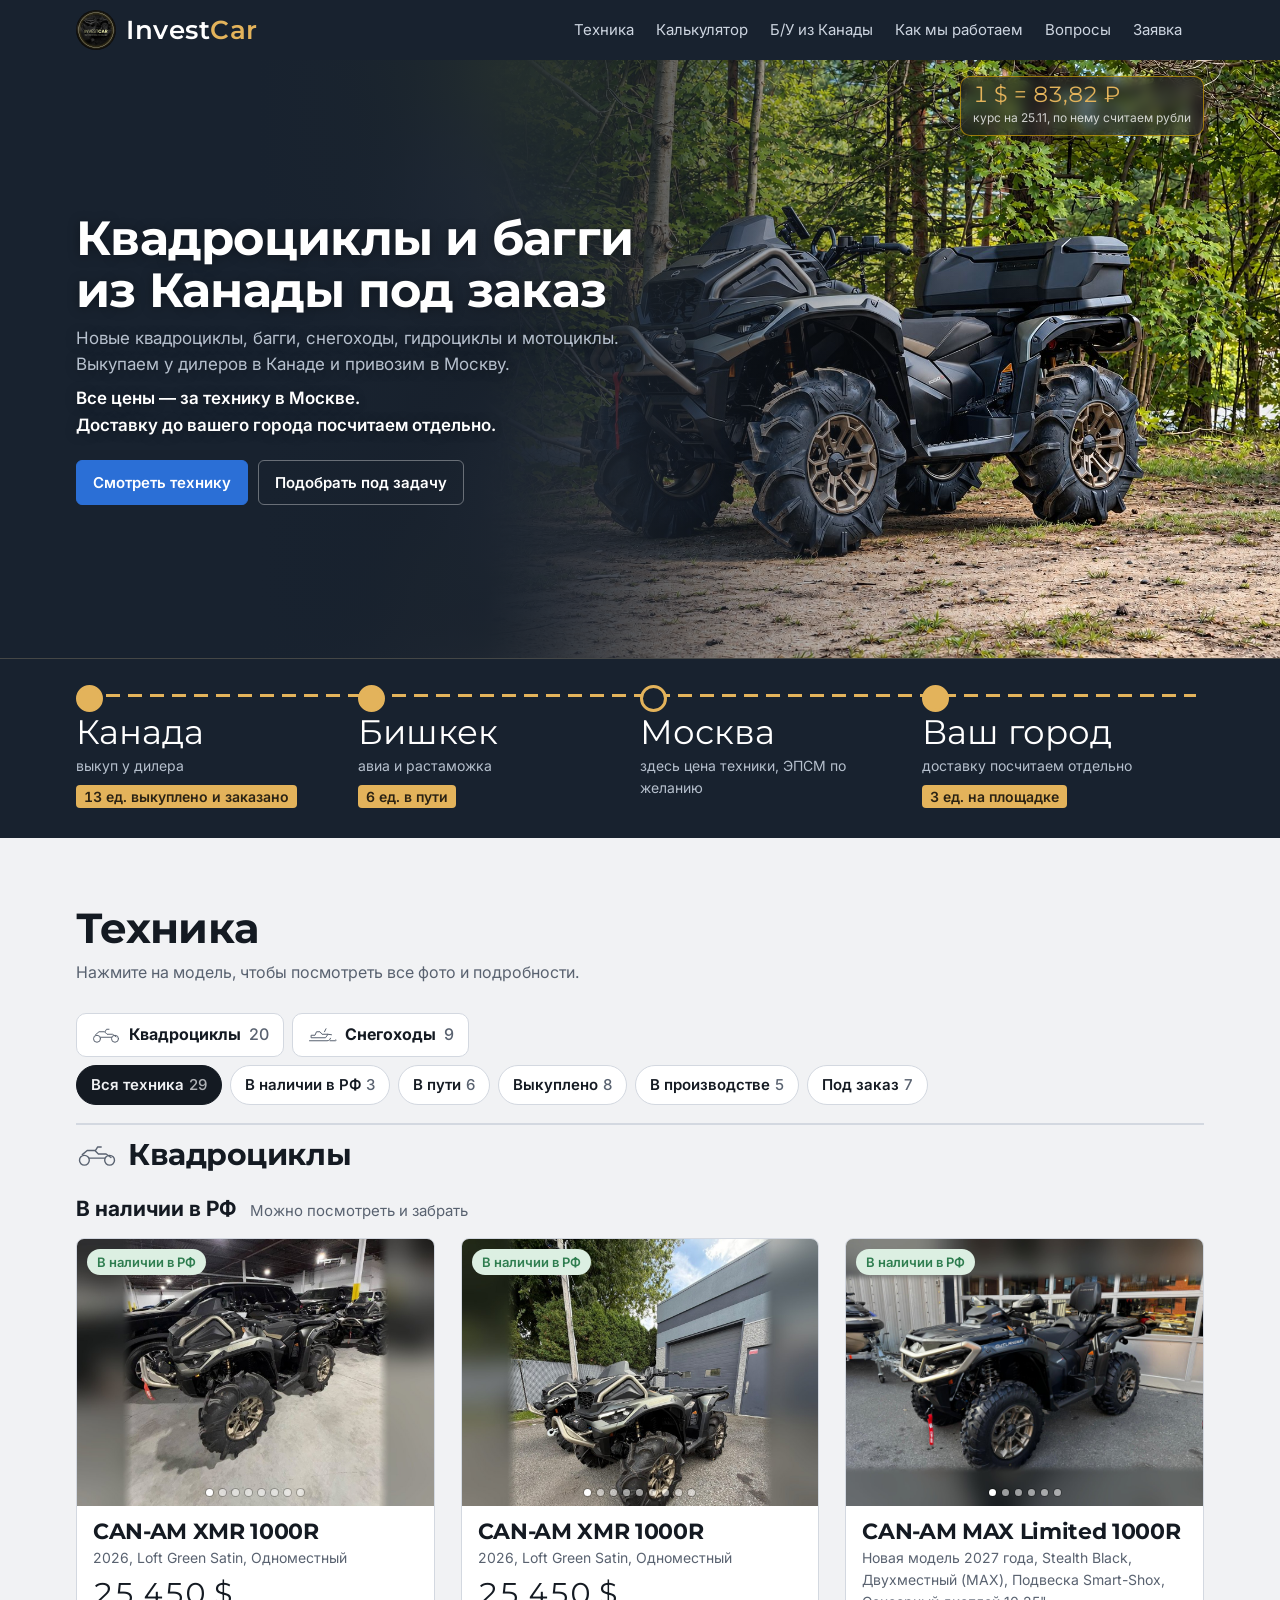
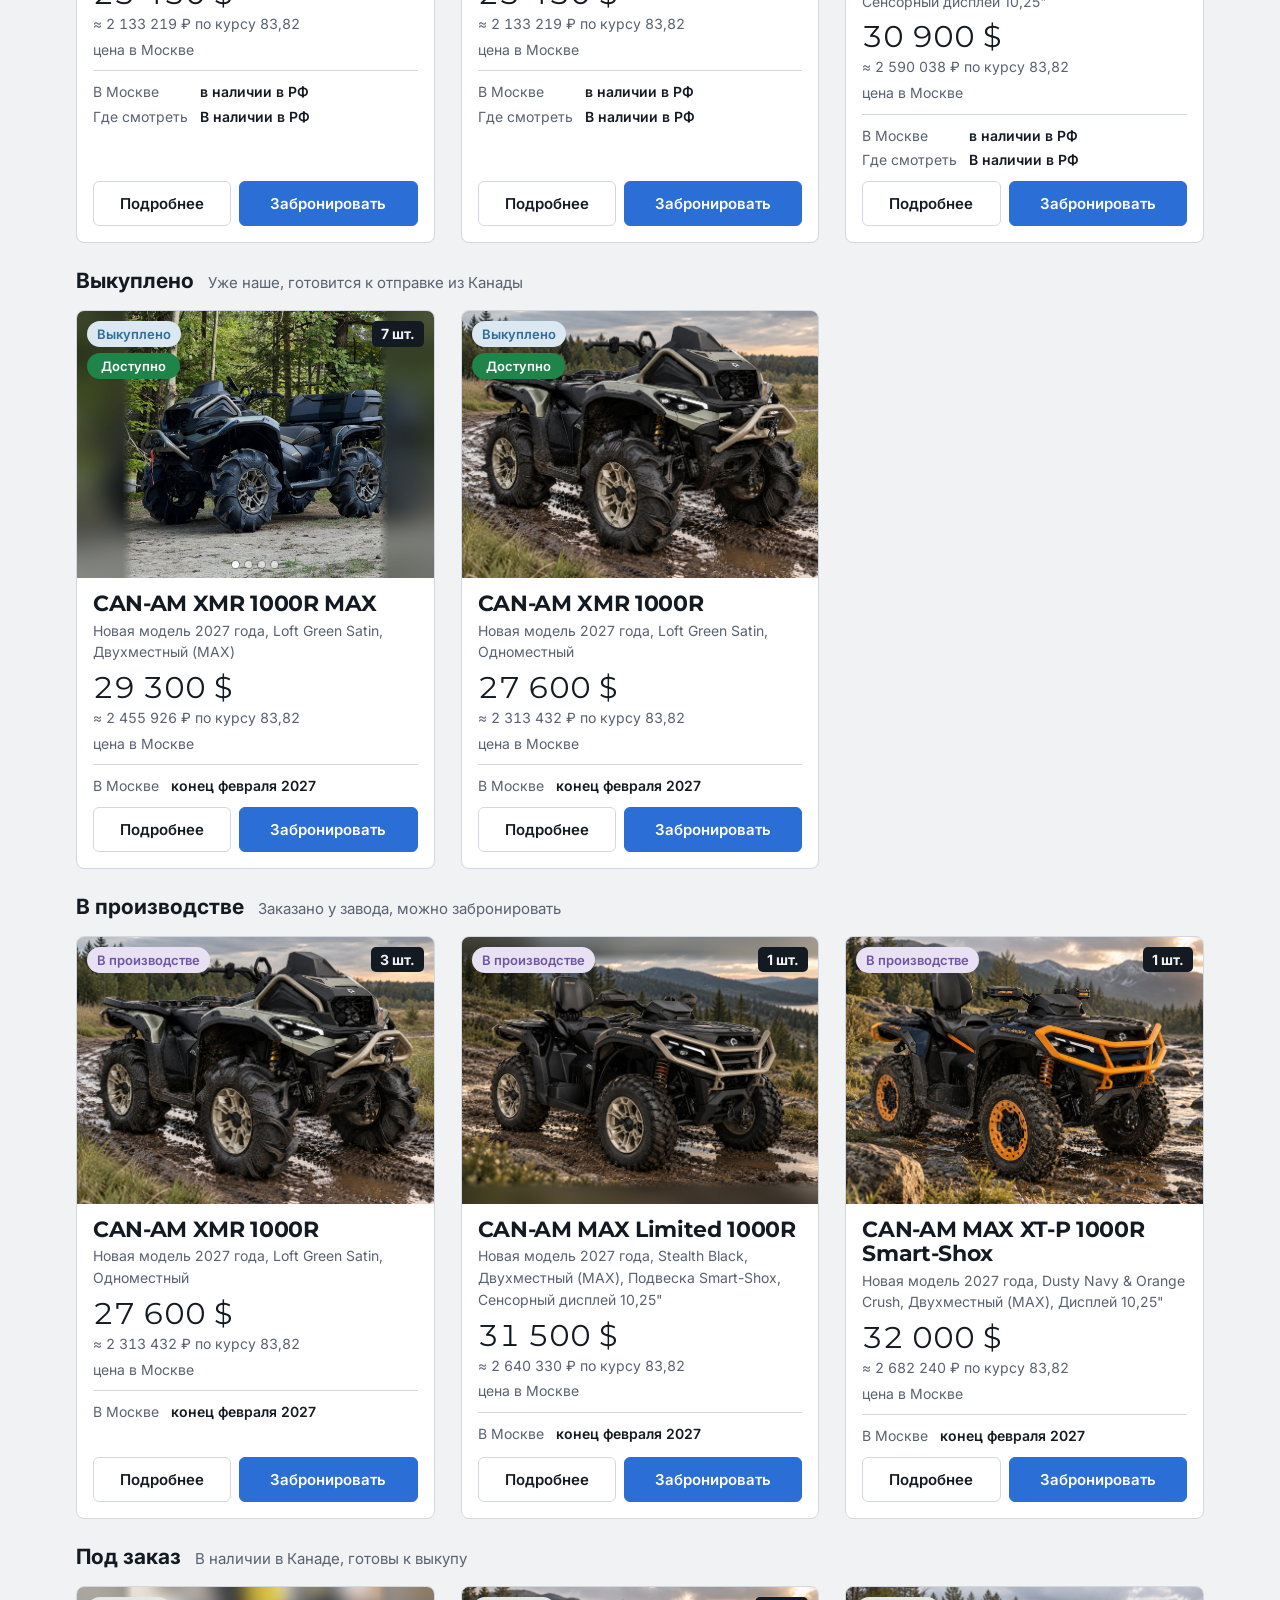
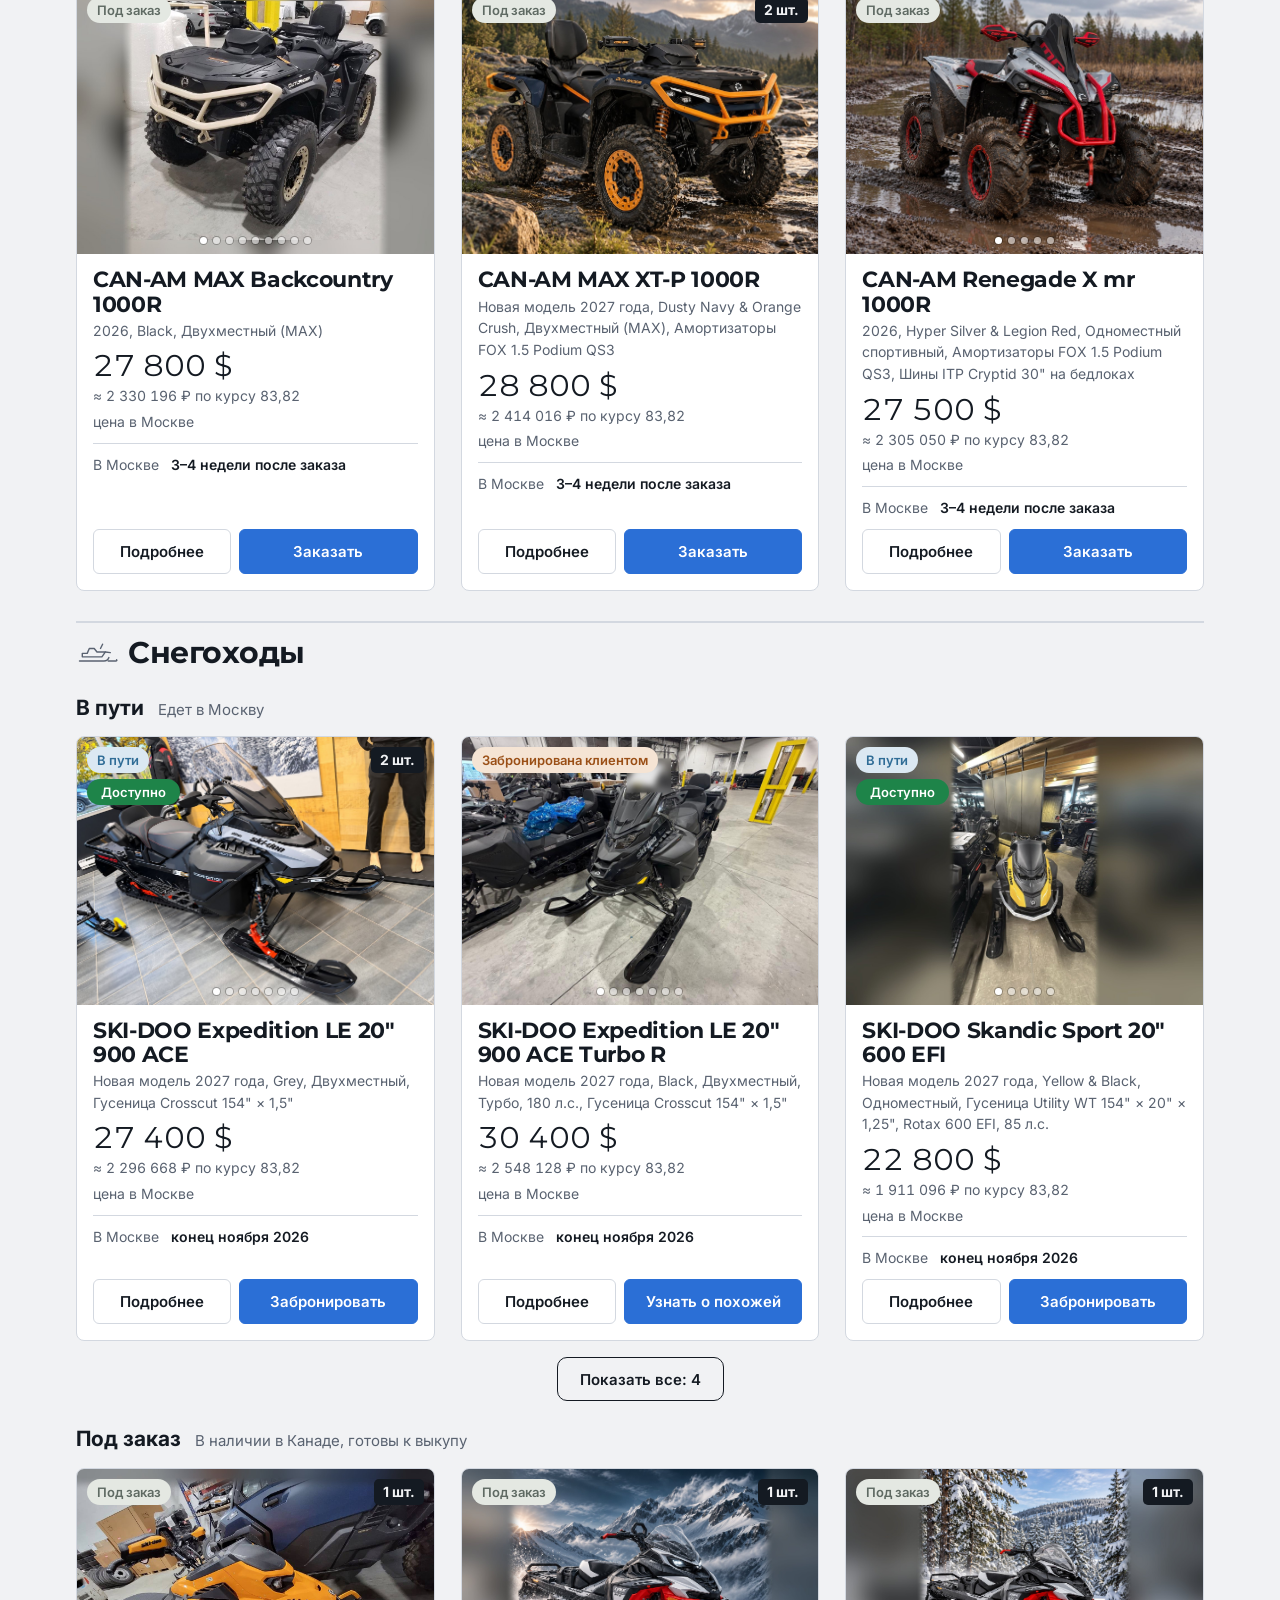
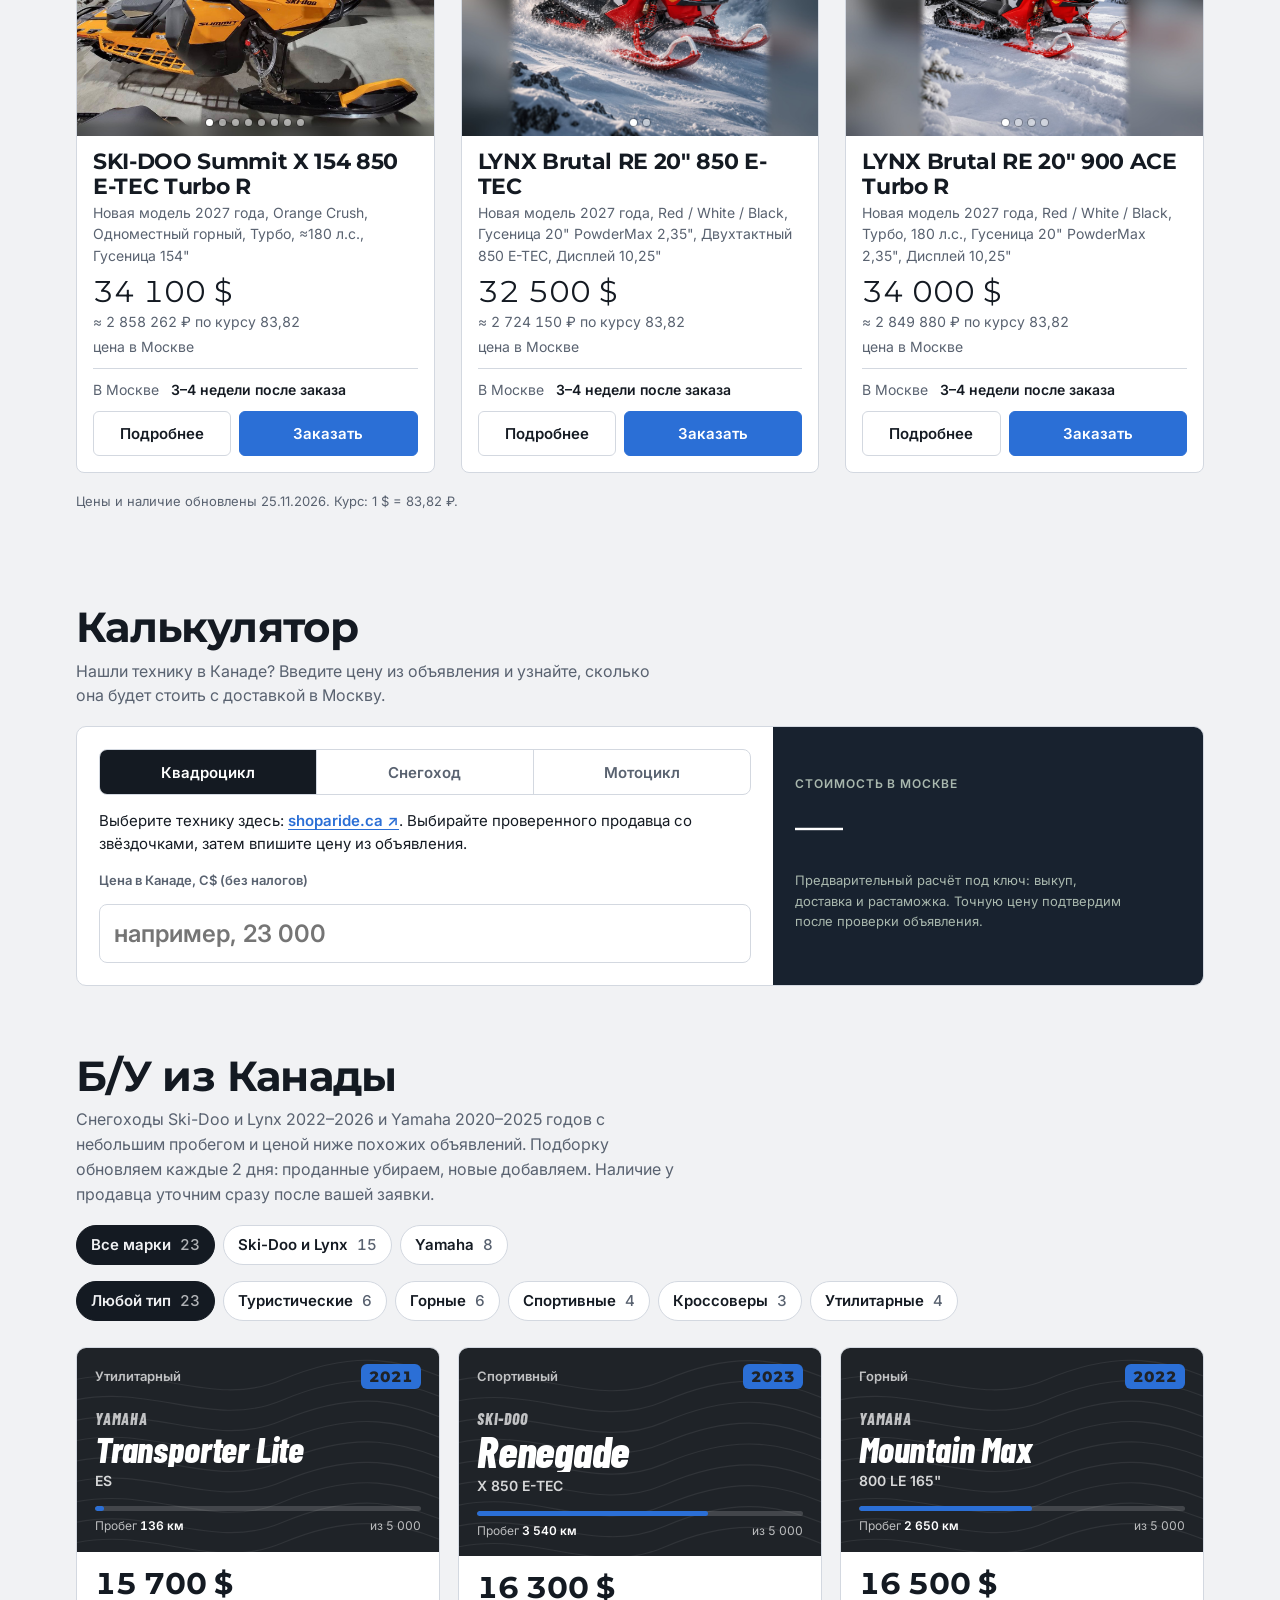
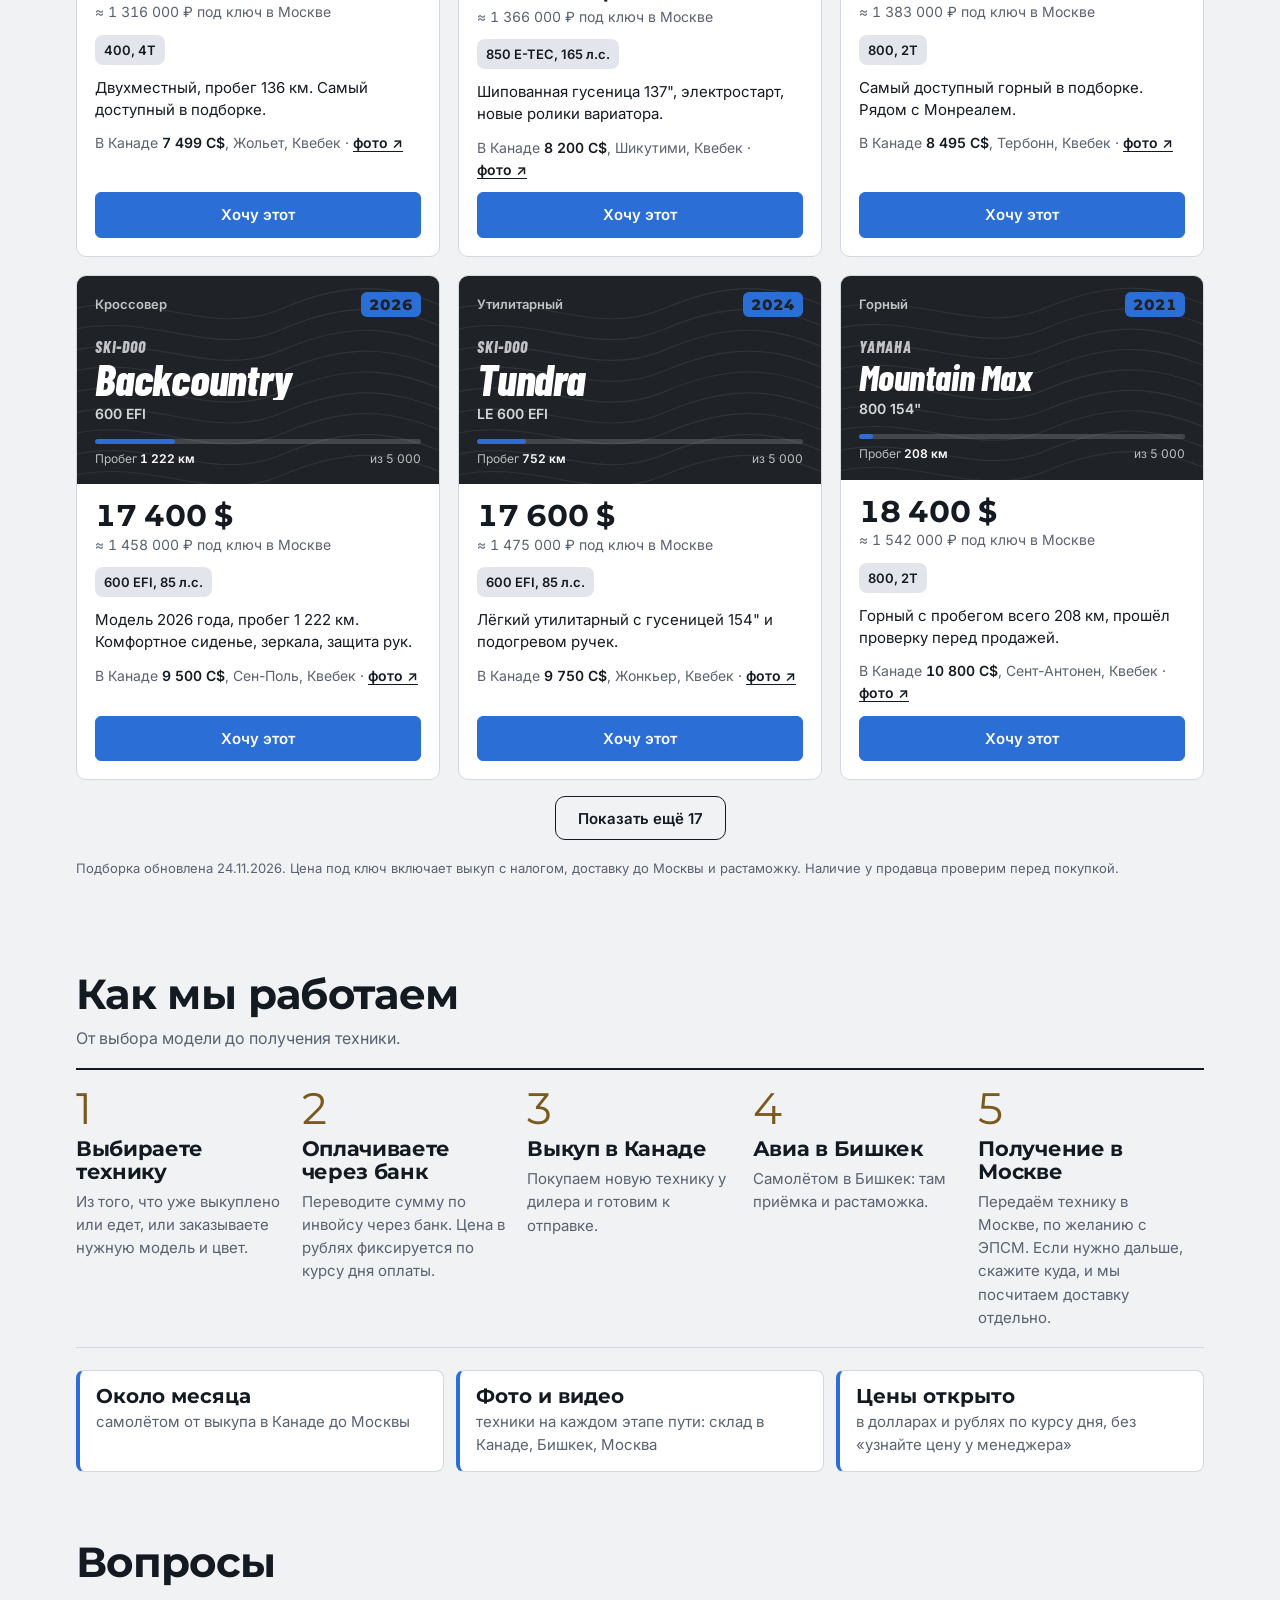
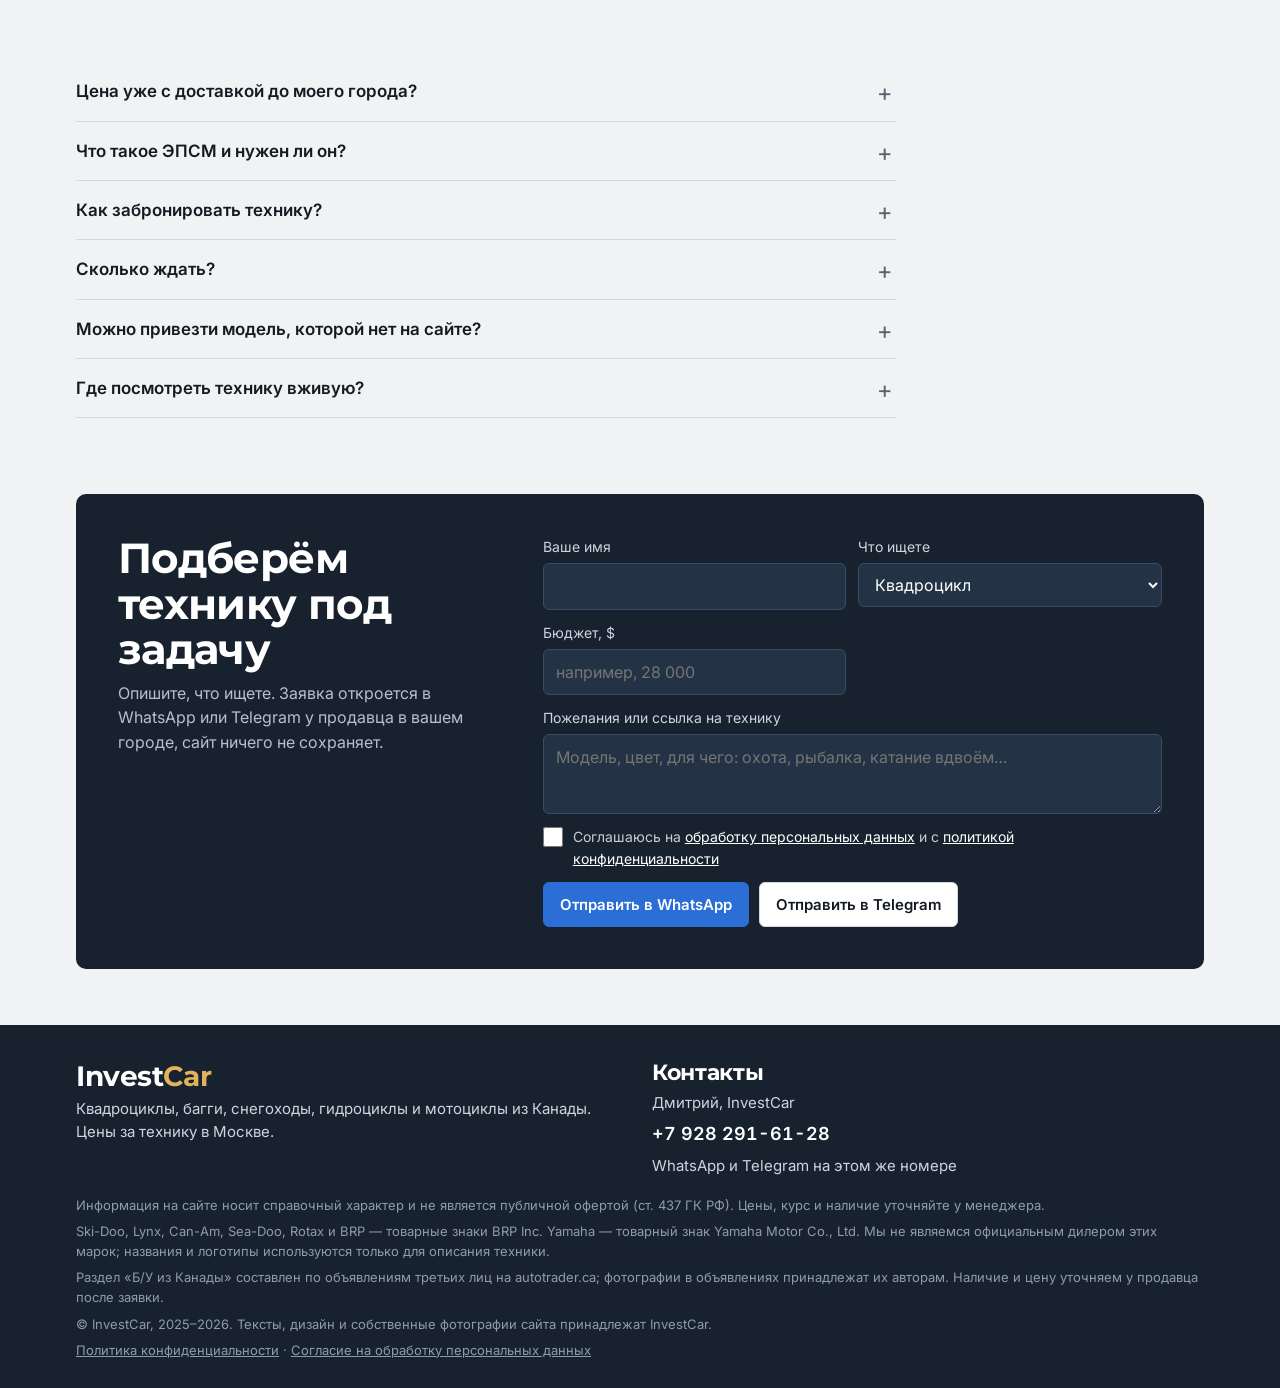
==== commit fb19f4a5: "Expedition LE Turbo R: забронирована клиентом Co-Authored-By: Claude Opus 5.5 <noreply@anthropic.com" ====
--- a/index.html
+++ b/index.html
@@ -162,9 +162,9 @@
 <div class="toast" id="toast" hidden></div>
 <div class="sheet-bg" id="sheet" hidden></div>
 
-<script src="data.js?v=20261123z"></script>
+<script src="data.js?v=20261125a"></script>
 <script src="used.js?v=20261124a"></script>
-<script src="assets/site.js?v=20261123u"></script>
+<script src="assets/site.js?v=20261125a"></script>
 <script>
 let active = "all";
 const openGrp = new Set();
